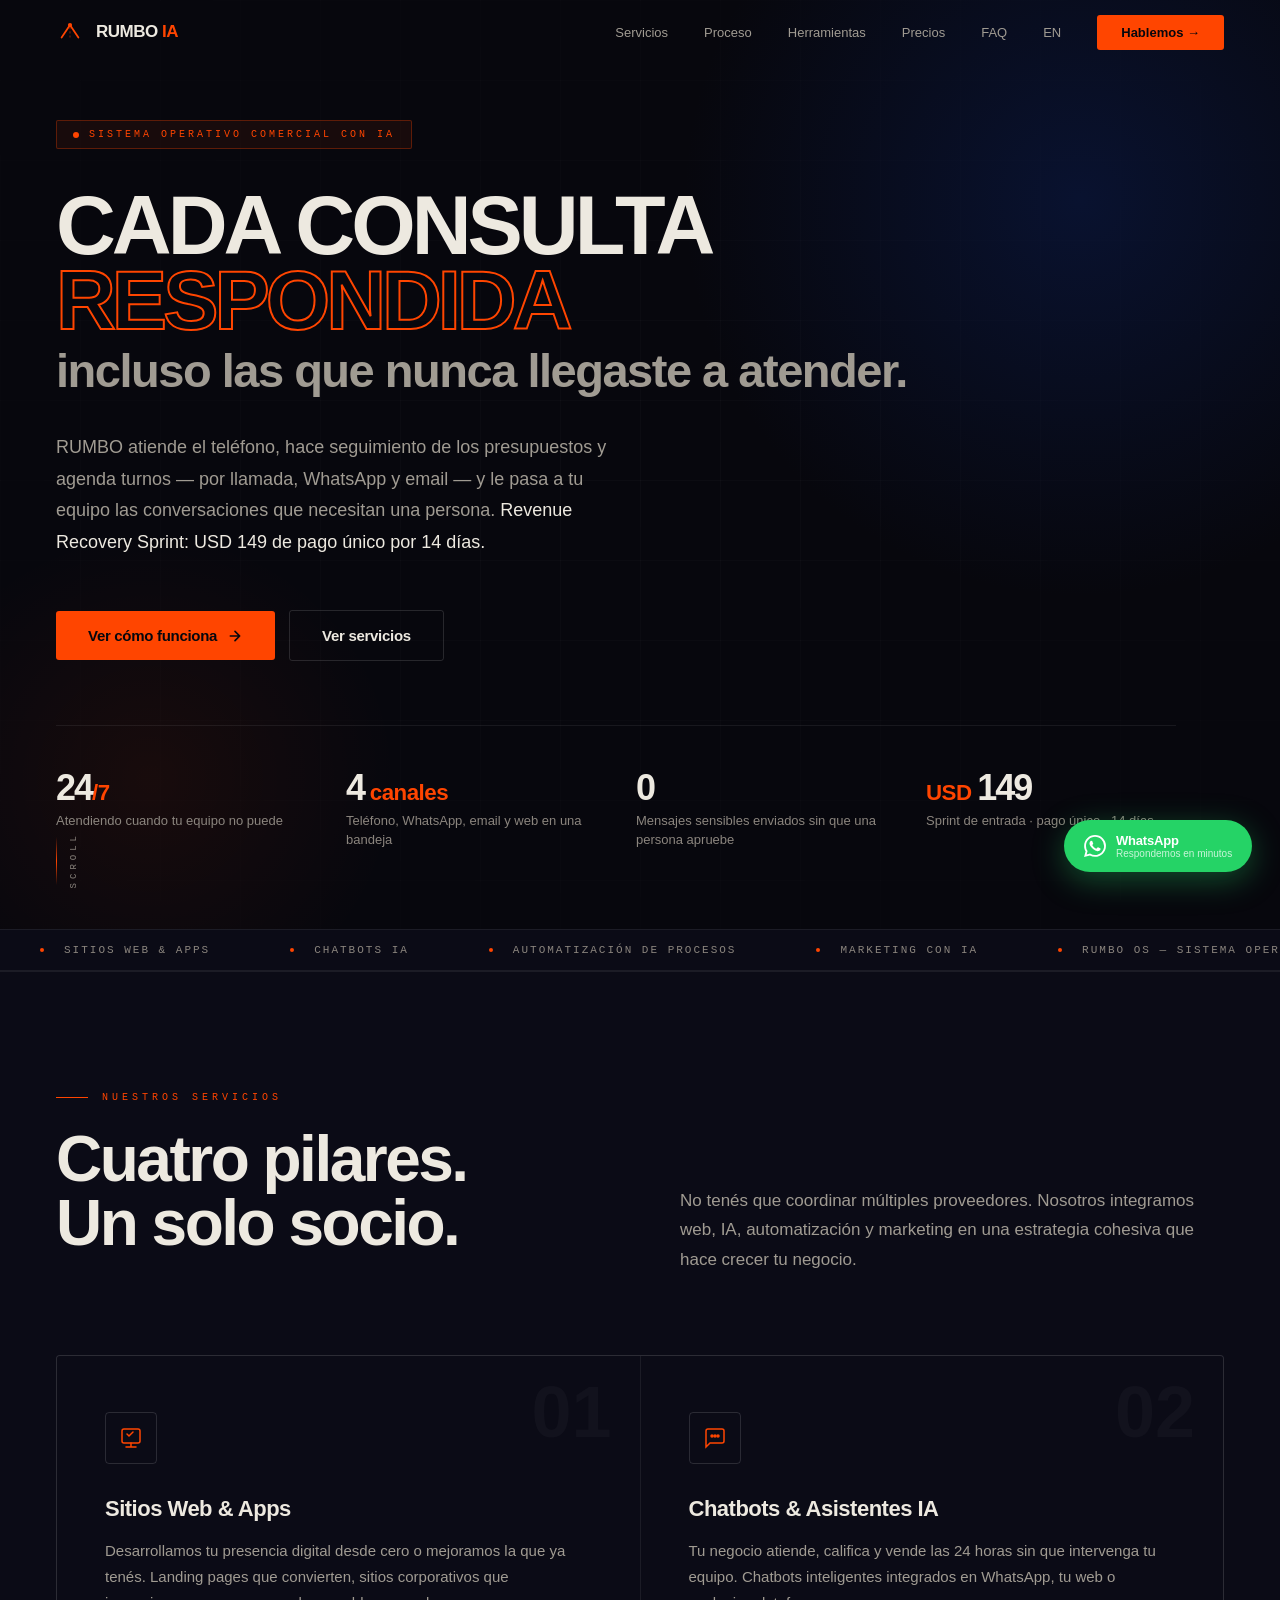
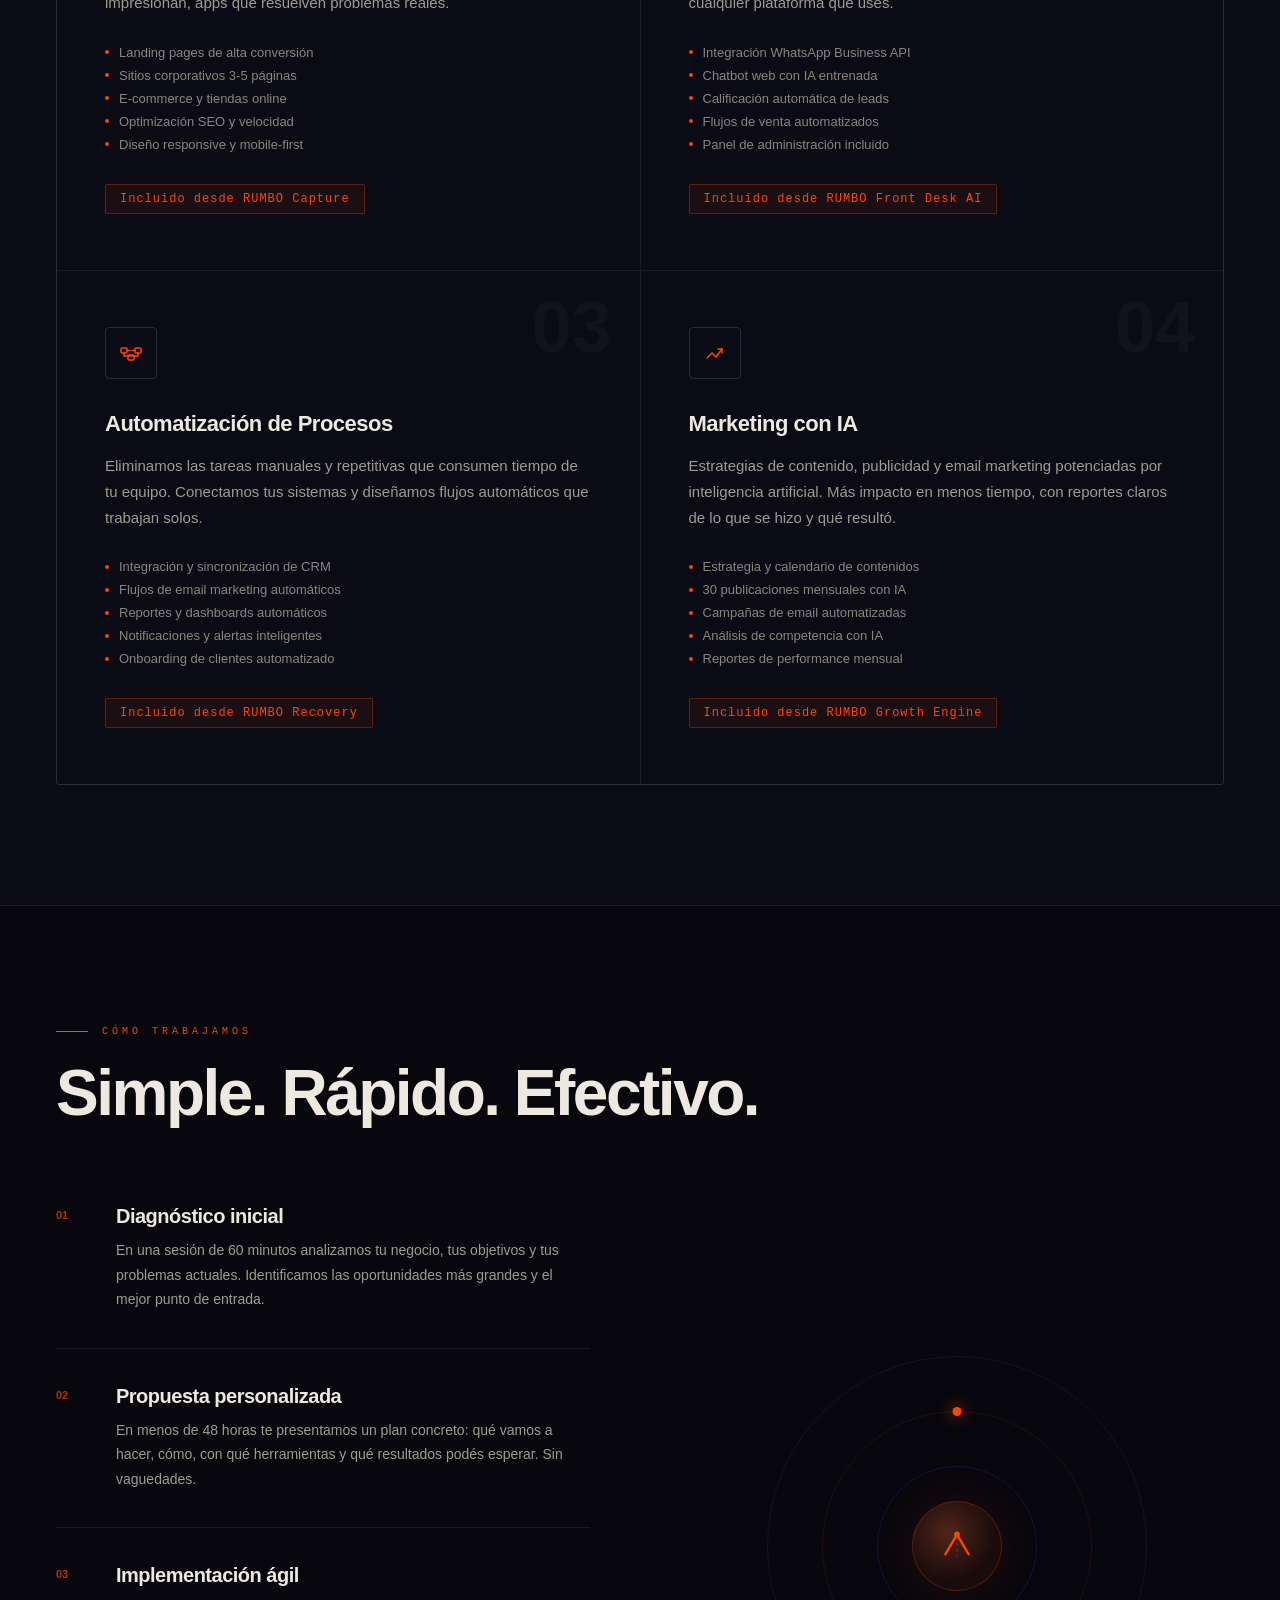
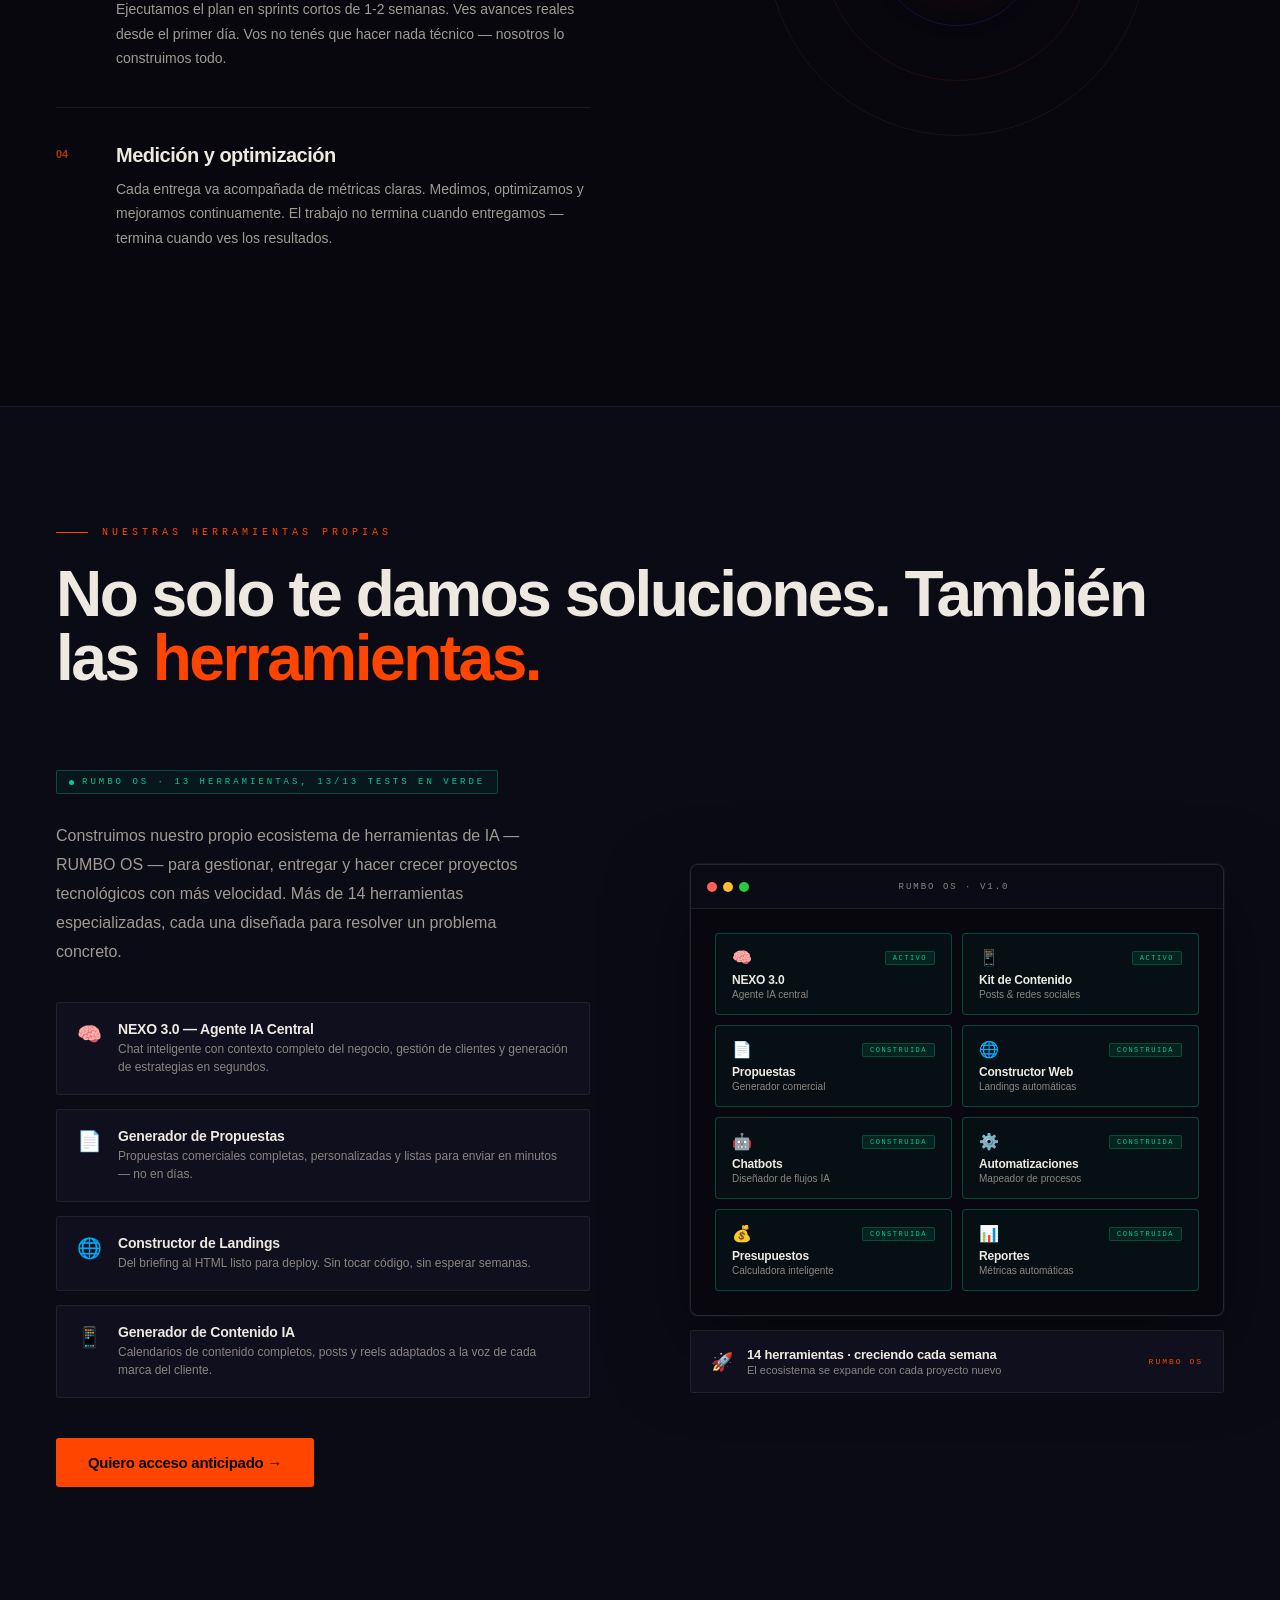
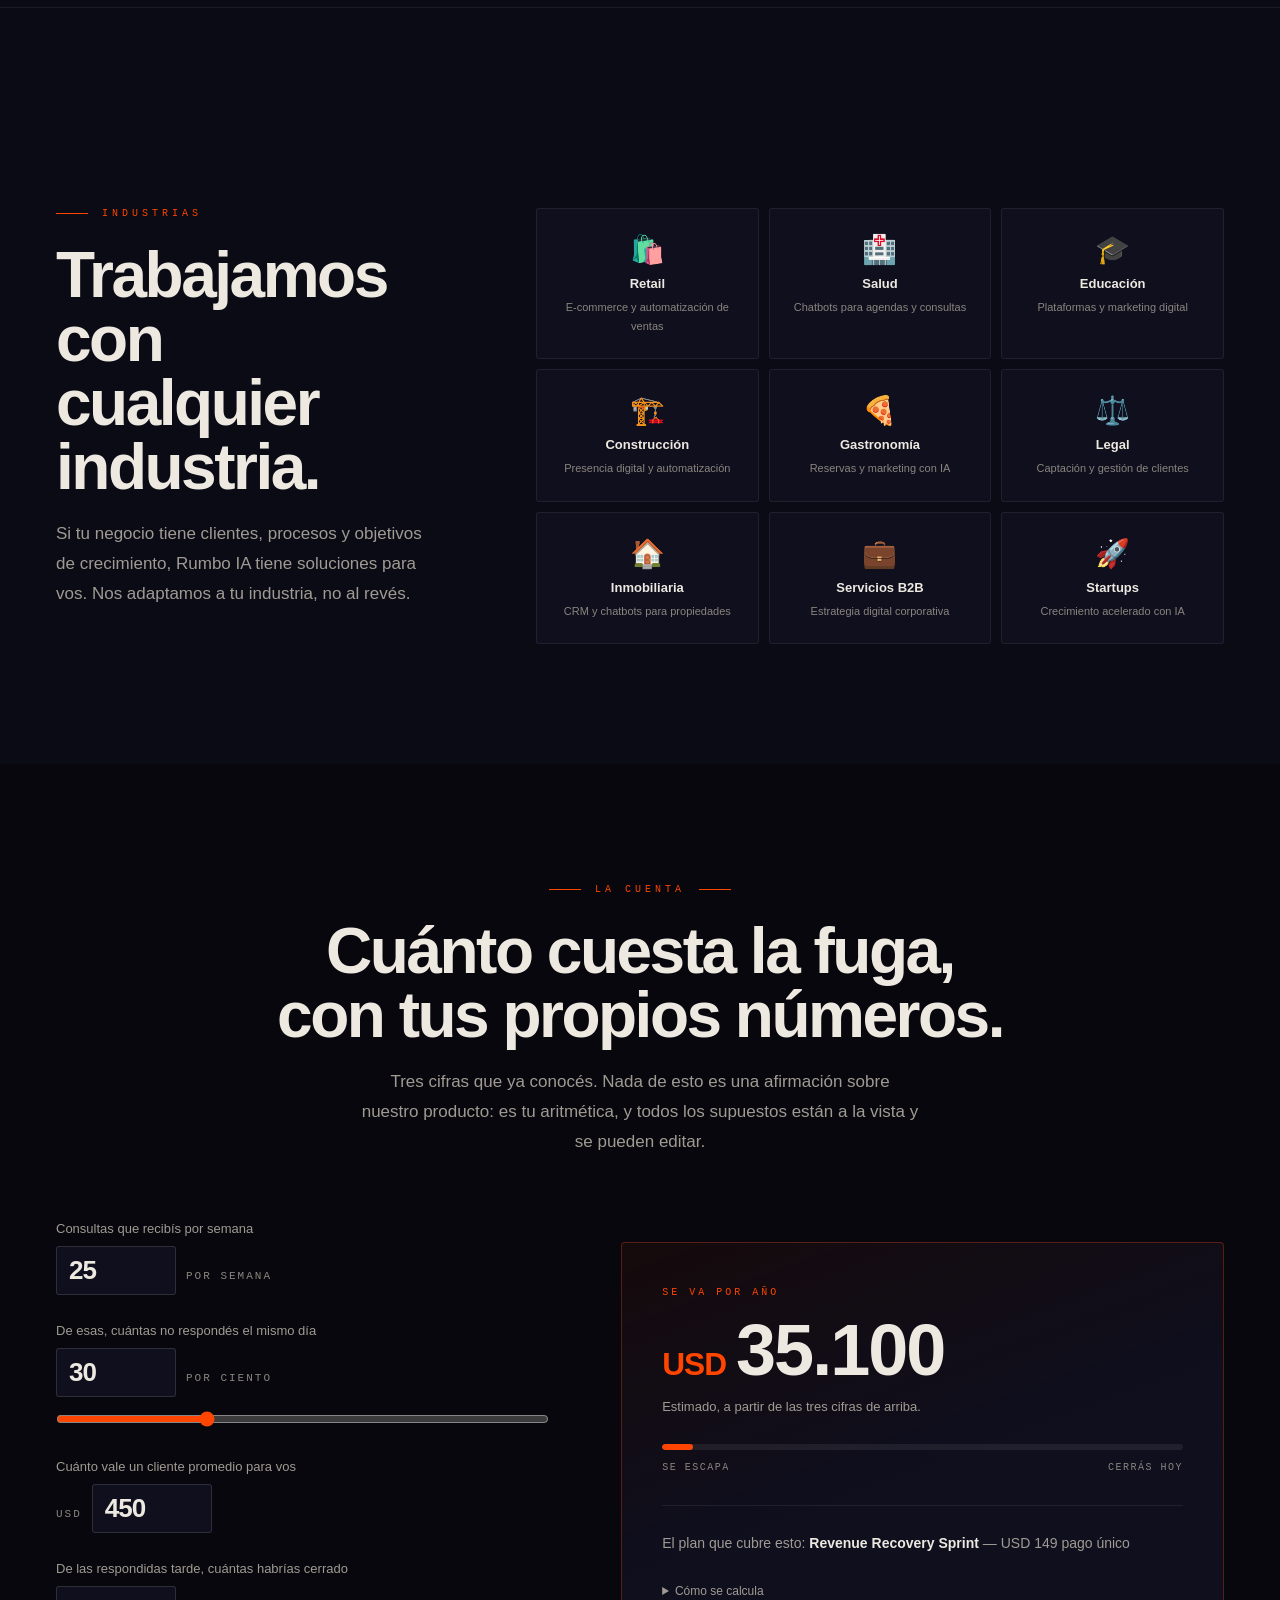
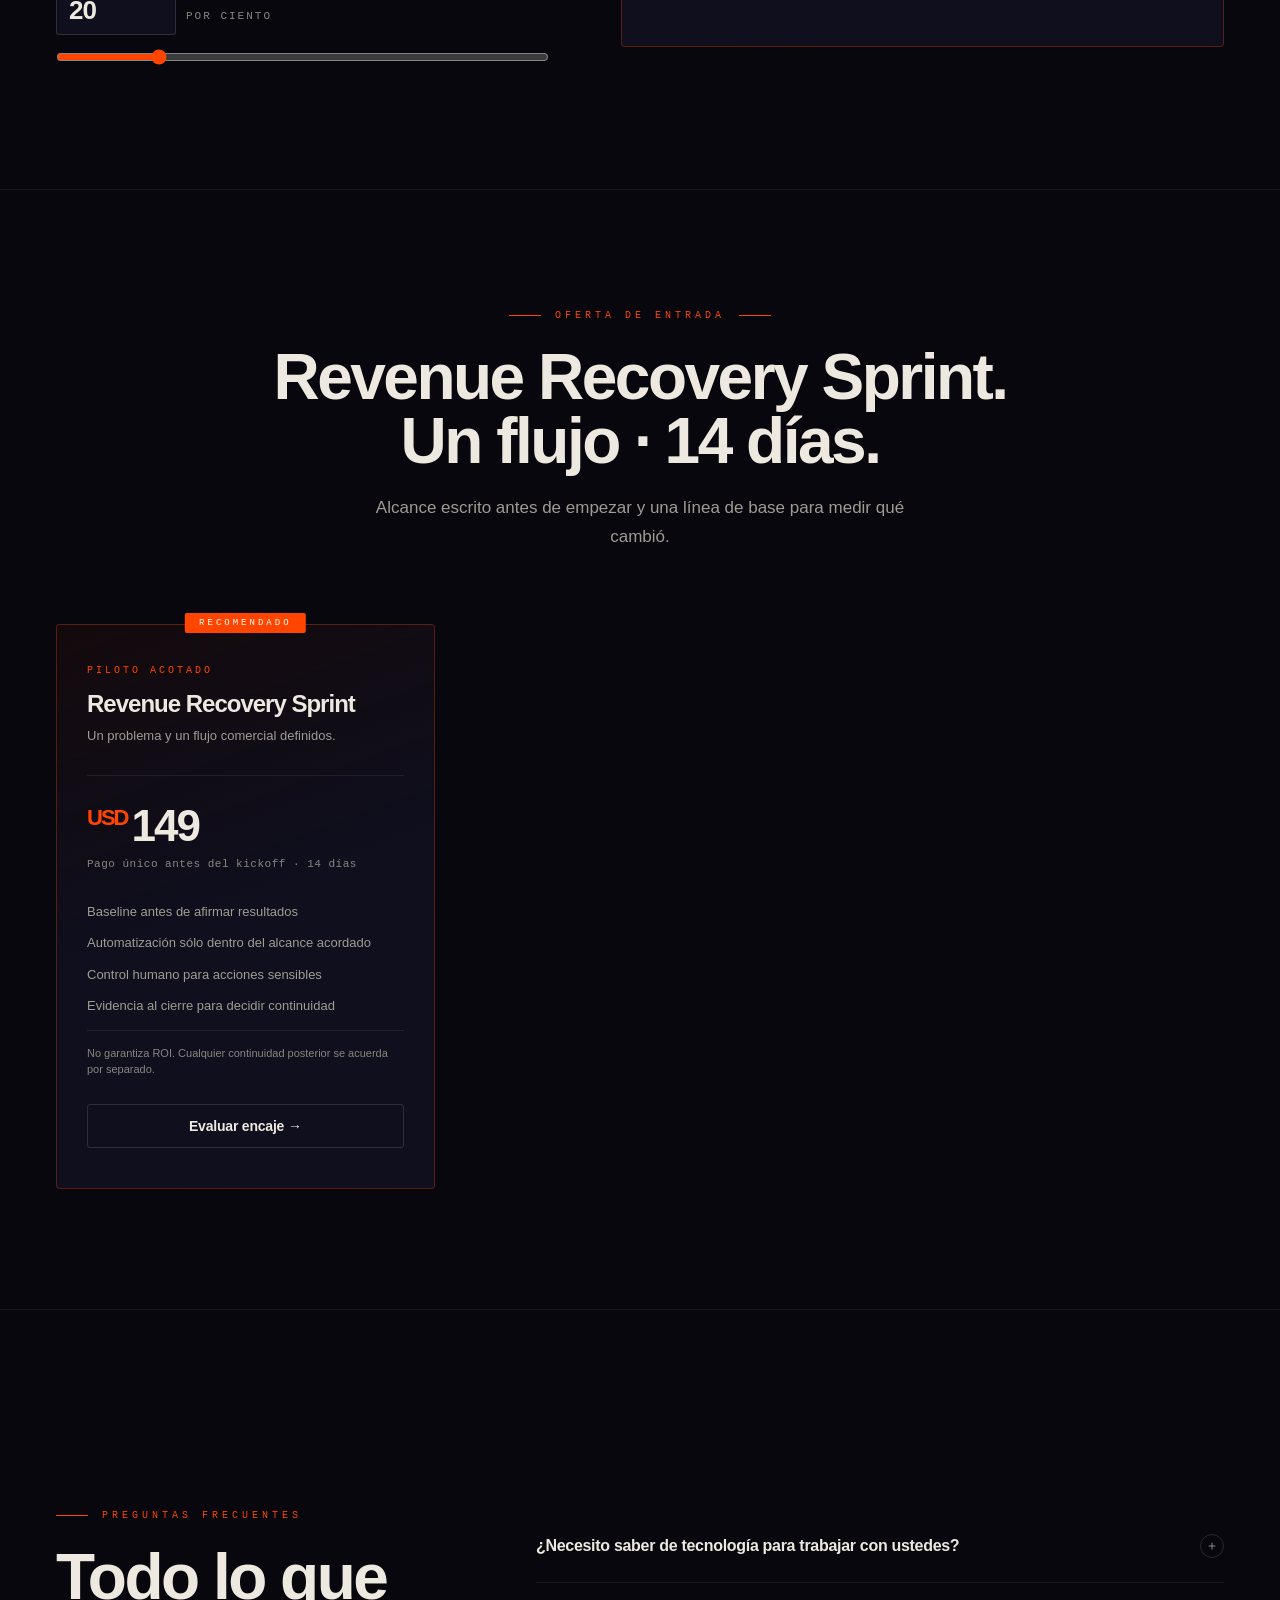
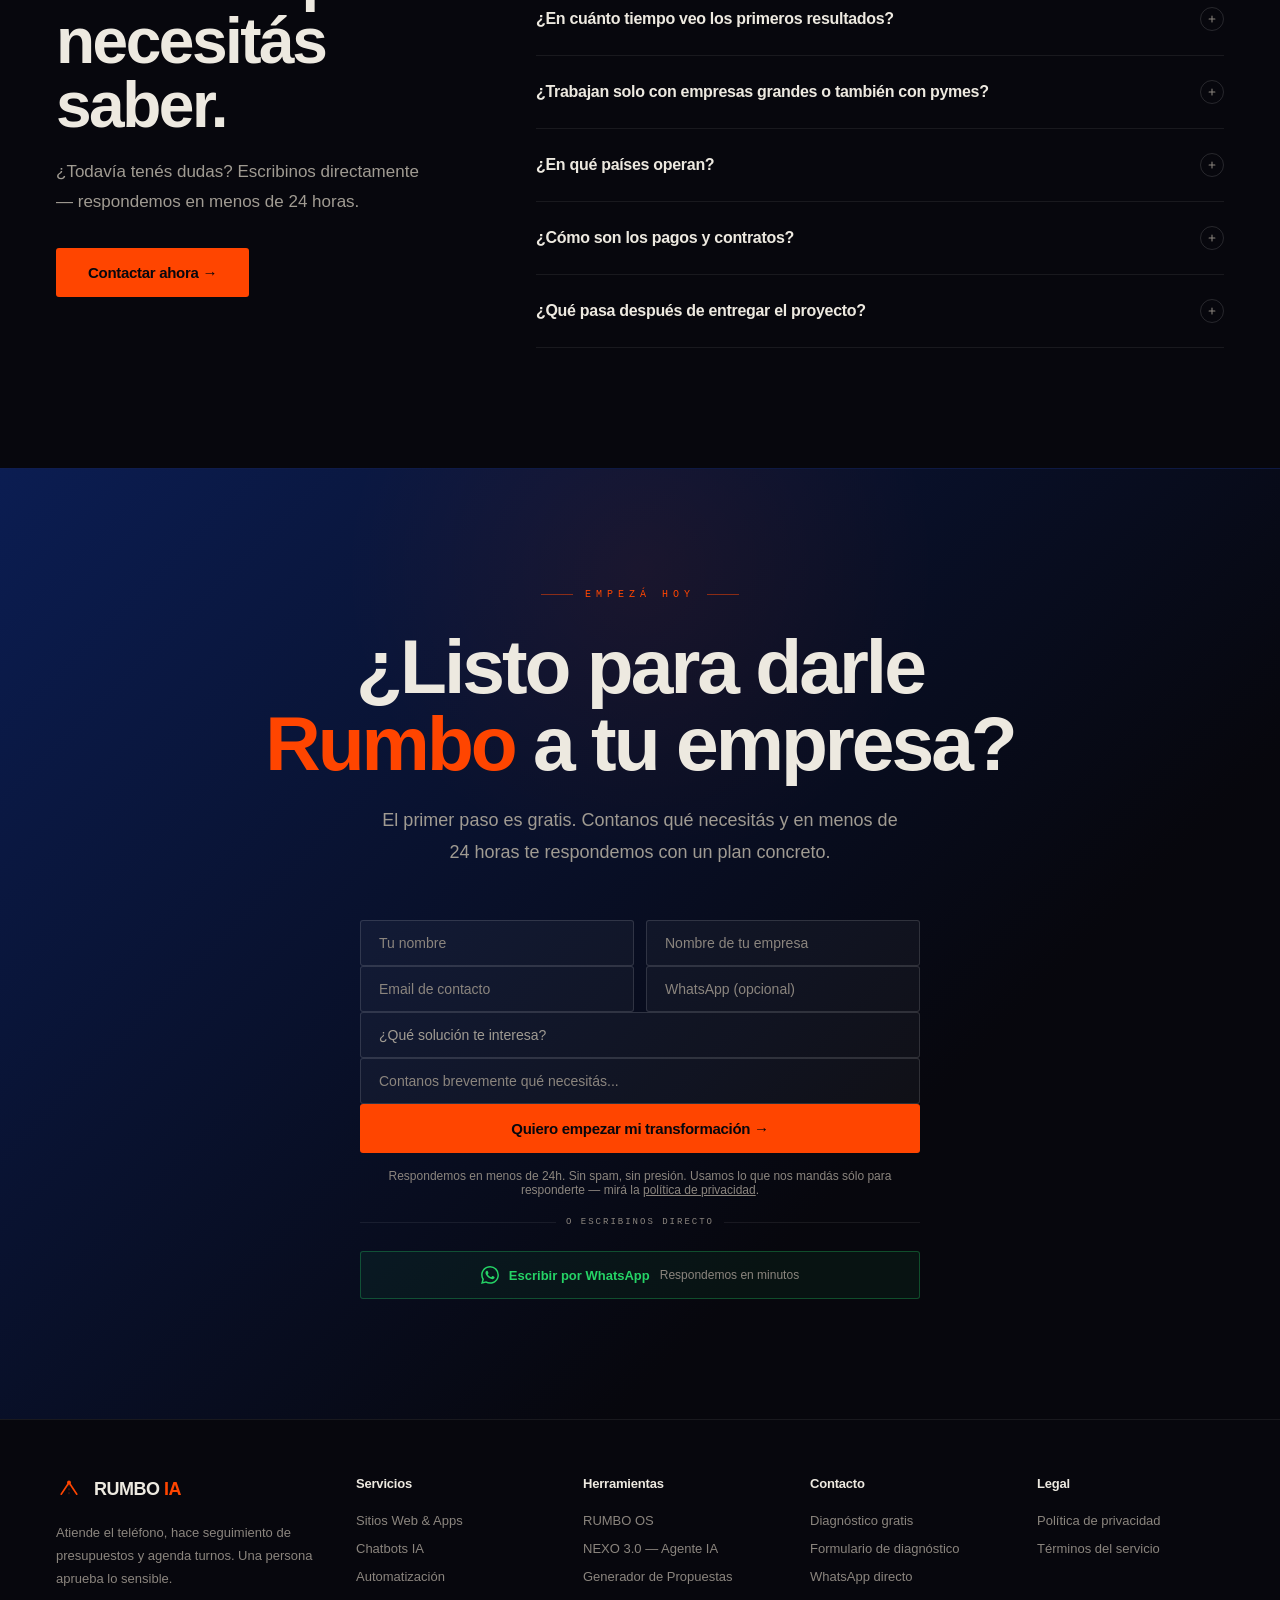
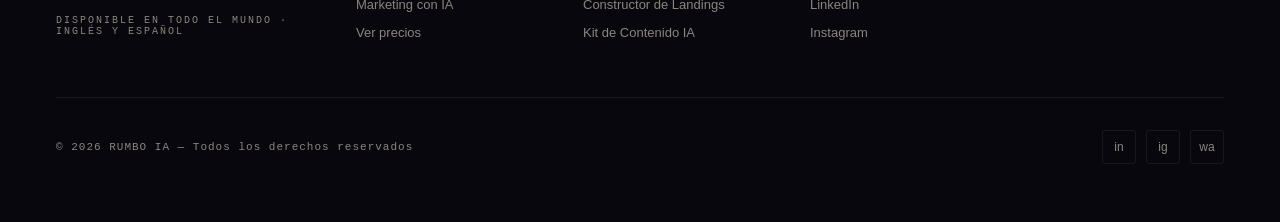
==== apps/landing-publica/index-es.html @ 2844944a "Merge 4e84a5e03c5a7a7b7fe3021bea26e84c3856ef8f into d798e226ed5fec35ee995dc422e5aa6067979d43" ====
<!DOCTYPE html>
<html lang="es">
<head>
<meta charset="UTF-8">
<meta name="viewport" content="width=device-width, initial-scale=1.0">
<title>RUMBO IA — el sistema con IA que responde cada consulta</title>
<meta name="description" content="RUMBO atiende el teléfono, hace seguimiento de presupuestos y agenda turnos por llamada, WhatsApp y email, con una persona aprobando lo sensible. Revenue Recovery Sprint: USD 149 de pago único por 14 días.">
<meta name="robots" content="index, follow">
<meta name="theme-color" content="#07070D">

<meta property="og:type" content="website">
<meta property="og:url" content="https://rumbo.verso.fans/es">
<meta property="og:title" content="RUMBO IA — el sistema con IA que responde cada consulta">
<meta property="og:description" content="Atiende llamadas, sigue presupuestos y agenda turnos. Una persona aprueba lo sensible. USD 149 de pago único por 14 días.">
<meta property="og:image" content="https://rumbo.verso.fans/og-image.jpg">
<meta property="og:locale" content="es">
<meta property="og:site_name" content="Rumbo IA">

<meta name="twitter:card" content="summary_large_image">
<meta name="twitter:site" content="@RumboAGI">
<meta name="twitter:title" content="RUMBO IA — el sistema con IA que responde cada consulta">
<meta name="twitter:description" content="Atiende llamadas, sigue presupuestos y agenda turnos. Una persona aprueba lo sensible. USD 149 de pago único por 14 días.">
<meta name="twitter:image" content="https://rumbo.verso.fans/og-image.jpg">

<link rel="canonical" href="https://rumbo.verso.fans/es">
<link rel="alternate" hreflang="es" href="/es">
<link rel="alternate" hreflang="en" href="/">
<script type="application/ld+json">
{
  "@context": "https://schema.org",
  "@type": "Organization",
  "name": "Rumbo IA",
  "url": "https://rumbo.verso.fans",
  "logo": "https://rumbo.verso.fans/logo.png",
  "description": "Partner tecnológico estratégico para empresas. Soluciones de IA: web, chatbots, automatización y marketing.",
  "areaServed": "Worldwide",
  "contactPoint": {
    "@type": "ContactPoint",
    "contactType": "customer service",
    "email": "sebastian@rumbo.verso.fans",
    "availableLanguage": ["English", "Spanish"]
  }
}

</script>

<style>
*,*::before,*::after{margin:0;padding:0;box-sizing:border-box}

:root{
  --bg:#07070D;
  --bg2:#0B0B16;
  --surface:#0F0F1E;
  --border:rgba(255,255,255,0.07);
  --b2:rgba(255,255,255,0.13);
  --white:#EDE9E0;
  --w2:#A09B92;
  --w3:#8B857E;
  --orange:#FF4500;
  --o-bg:rgba(255,69,0,0.07);
  --o-bdr:rgba(255,69,0,0.3);
  --blue:#0B1D52;
  --gold:#C8922A;
  --green:#00C896;
  --fd:'Syne',sans-serif;
  --fb:'DM Sans',sans-serif;
  --fm:'DM Mono',monospace;
  --px:56px;
}

html{scroll-behavior:smooth}
html{overflow-x:hidden}
[hidden]{display:none !important}
a{color:inherit}
body{background:var(--bg);color:var(--white);font-family:var(--fb);font-weight:300;overflow-x:hidden}

:focus-visible{outline:2px solid var(--orange);outline-offset:3px;border-radius:2px}

/* NAV */
.site-header{position:fixed;top:0;left:0;right:0;z-index:100;transition:background .4s,border-color .4s}
.site-header.scrolled{background:rgba(7,7,13,0.93);backdrop-filter:blur(20px);border-bottom:1px solid var(--border)}

nav{height:64px;display:flex;align-items:center;justify-content:space-between;padding:0 var(--px)}

.nav-logo{display:flex;align-items:center;gap:12px;text-decoration:none}
.nav-brand{font-family:var(--fd);font-size:17px;font-weight:800;letter-spacing:-.5px;color:var(--white)}
.nav-brand span{color:var(--orange)}

.nav-links{display:flex;gap:36px;list-style:none}
.nav-links a{font-size:13px;color:var(--w2);text-decoration:none;font-weight:400;transition:color .2s}
.nav-links a:hover{color:var(--white)}

.nav-cta{padding:10px 24px;background:var(--orange);color:#07070D !important;border-radius:3px;font-weight:700 !important;font-family:var(--fd);font-size:13px !important;transition:opacity .2s !important}
.nav-cta:hover{opacity:.88}

.nav-toggle{display:none;background:none;border:1px solid var(--border);border-radius:3px;padding:7px 9px;cursor:pointer;flex-direction:column;gap:4px}
.nav-toggle span{display:block;width:18px;height:1.5px;background:var(--white);transition:transform .3s,opacity .3s}
.nav-toggle[aria-expanded="true"] span:nth-child(1){transform:translateY(5.5px) rotate(45deg)}
.nav-toggle[aria-expanded="true"] span:nth-child(2){opacity:0;transform:scaleX(0)}
.nav-toggle[aria-expanded="true"] span:nth-child(3){transform:translateY(-5.5px) rotate(-45deg)}

/* HERO */
.hero{min-height:100vh;display:flex;align-items:center;padding:120px var(--px) 80px;position:relative;overflow:hidden}
.hero-canvas{position:absolute;inset:0;pointer-events:none}
.hero-grid{position:absolute;inset:0;background-image:linear-gradient(rgba(255,255,255,0.022) 1px,transparent 1px),linear-gradient(90deg,rgba(255,255,255,0.022) 1px,transparent 1px);background-size:80px 80px;mask-image:radial-gradient(ellipse 80% 80% at 50% 50%,black,transparent)}
.hero-glow-1{position:absolute;width:800px;height:800px;background:radial-gradient(circle,rgba(11,29,82,.5) 0%,transparent 70%);top:-200px;right:-200px;border-radius:50%;animation:glowPulse1 8s ease-in-out infinite}
.hero-glow-2{position:absolute;width:500px;height:500px;background:radial-gradient(circle,rgba(255,69,0,.07) 0%,transparent 70%);bottom:-100px;left:-100px;border-radius:50%;animation:glowPulse2 6s ease-in-out infinite}
.particles{position:absolute;inset:0;overflow:hidden}
.particle{position:absolute;width:2px;height:2px;background:var(--orange);border-radius:50%;opacity:0;animation:particleFloat linear infinite}

.hero-content{width:100%;max-width:min(1120px,92vw);position:relative;z-index:2;container-type:inline-size}
.hero-badge{display:inline-flex;align-items:center;gap:10px;padding:8px 16px;border:1px solid var(--o-bdr);border-radius:2px;background:var(--o-bg);margin-bottom:40px;opacity:0;animation:fadeUp .7s .2s ease forwards}
.hero-badge-dot{width:6px;height:6px;background:var(--orange);border-radius:50%;animation:badgePulse 2s infinite;flex-shrink:0}
.hero-badge-text{font-family:var(--fm);font-size:10px;letter-spacing:3px;text-transform:uppercase;color:var(--orange)}

.hero-title{font-family:var(--fd);font-weight:800;line-height:.9;letter-spacing:-4px;margin-bottom:40px;opacity:0;animation:fadeUp .9s .35s ease forwards}
.hero-title .line-1{display:block;font-size:clamp(38px,7.4cqw,92px);color:var(--white)}
.hero-title .line-2{display:block;font-size:clamp(38px,7.4cqw,92px);color:transparent;-webkit-text-stroke:2px var(--orange)}
.hero-title .line-3{display:block;font-size:clamp(24px,4.2cqw,52px);color:var(--w2);font-weight:700;letter-spacing:-1.5px;margin-top:12px}

.hero-desc{font-size:clamp(15px,1.8vw,18px);color:var(--w2);max-width:560px;line-height:1.75;margin-bottom:52px;opacity:0;animation:fadeUp .8s .5s ease forwards}
.hero-desc strong{color:var(--white);font-weight:500}

.hero-actions{display:flex;gap:14px;align-items:center;flex-wrap:wrap;opacity:0;animation:fadeUp .8s .65s ease forwards}

.hero-stats{display:grid;grid-template-columns:repeat(auto-fit,minmax(200px,1fr));gap:32px 40px;margin-top:64px;padding-top:44px;border-top:1px solid var(--border);opacity:0;animation:fadeUp .8s .8s ease forwards}
.hero-stat-num{font-family:var(--fd);font-size:clamp(28px,3vw,36px);font-weight:800;color:var(--white);letter-spacing:-2px;line-height:1;margin-bottom:6px}
.hero-stat-num span{color:var(--orange);font-size:.62em;letter-spacing:-.5px}
.hero-stat-label{font-size:13px;color:var(--w3);line-height:1.4}

.scroll-indicator{position:absolute;bottom:40px;left:var(--px);display:flex;align-items:center;gap:12px;opacity:0;animation:fadeIn 1s 1.2s ease forwards}
.scroll-line{width:1px;height:48px;background:linear-gradient(to bottom,transparent,var(--orange),transparent);animation:scrollAnim 2s ease-in-out infinite}
.scroll-text{font-family:var(--fm);font-size:9px;letter-spacing:4px;text-transform:uppercase;color:var(--w3);writing-mode:vertical-rl;transform:rotate(180deg)}

/* TICKER */
.ticker{overflow:hidden;border-top:1px solid var(--border);border-bottom:1px solid var(--border);padding:14px 0;background:var(--bg2)}
.ticker:hover .ticker-track{animation-play-state:paused}
.ticker-track{display:flex;width:max-content;animation:tickerScroll 30s linear infinite}
.ticker-item{display:flex;align-items:center;gap:20px;padding:0 40px;white-space:nowrap;font-family:var(--fm);font-size:11px;letter-spacing:2px;text-transform:uppercase;color:var(--w3)}
.ticker-dot{width:4px;height:4px;background:var(--orange);border-radius:50%;flex-shrink:0}

/* SECTIONS */
main section{padding:120px var(--px);position:relative}
.section-eyebrow{display:flex;align-items:center;gap:14px;margin-bottom:24px}
.eyebrow-line{width:32px;height:1px;background:var(--orange);flex-shrink:0}
.eyebrow-text{font-family:var(--fm);font-size:10px;letter-spacing:4px;text-transform:uppercase;color:var(--orange);font-weight:500}
.section-title{font-family:var(--fd);font-size:clamp(32px,5vw,64px);font-weight:800;letter-spacing:-2.5px;line-height:1;color:var(--white);margin-bottom:20px;overflow-wrap:break-word}
.section-sub{font-size:17px;color:var(--w2);max-width:560px;line-height:1.75}

/* BUTTONS */
.btn-primary{color:#07070D !important;display:inline-flex;align-items:center;gap:10px;padding:16px 32px;background:var(--orange);color:#fff;text-decoration:none;font-family:var(--fd);font-size:15px;font-weight:700;letter-spacing:-.3px;border-radius:3px;border:none;transition:transform .2s,box-shadow .2s}
.btn-primary:hover{transform:translateY(-2px);box-shadow:0 16px 48px rgba(255,69,0,.3)}
.btn-secondary{display:inline-flex;align-items:center;gap:10px;padding:16px 32px;border:1px solid var(--b2);color:var(--white);text-decoration:none;font-family:var(--fd);font-size:15px;font-weight:600;letter-spacing:-.3px;border-radius:3px;transition:border-color .2s,background .2s}
.btn-secondary:hover{border-color:var(--orange);background:var(--o-bg)}

/* SERVICES */
#servicios{background:var(--bg2);border-top:1px solid var(--border)}
.services-header{display:grid;grid-template-columns:minmax(0,1fr) minmax(0,1fr);gap:80px;align-items:end;margin-bottom:80px}
.services-grid{display:grid;grid-template-columns:minmax(0,1fr) minmax(0,1fr);gap:1px;background:var(--border);border:1px solid var(--border);border-radius:4px;overflow:hidden}
.service-card{background:var(--bg2);padding:56px 48px;position:relative;overflow:hidden;transition:background .4s}
.service-card::before{content:'';position:absolute;top:0;left:0;right:0;height:2px;background:linear-gradient(90deg,var(--orange),transparent);transform:scaleX(0);transform-origin:left;transition:transform .4s ease}
.service-card:hover{background:var(--surface)}
.service-card:hover::before{transform:scaleX(1)}
.service-number{font-family:var(--fd);font-size:72px;font-weight:800;color:rgba(255,255,255,.03);line-height:1;position:absolute;top:20px;right:28px;transition:color .4s;user-select:none;aria-hidden:true}
.service-card:hover .service-number{color:rgba(255,69,0,.07)}
.service-icon{width:52px;height:52px;border:1px solid var(--b2);border-radius:4px;display:flex;align-items:center;justify-content:center;margin-bottom:32px;transition:border-color .3s,background .3s}
.service-card:hover .service-icon{border-color:var(--o-bdr);background:var(--o-bg)}
.service-name{font-family:var(--fd);font-size:22px;font-weight:700;color:var(--white);letter-spacing:-.5px;margin-bottom:16px}
.service-desc{font-size:15px;color:var(--w2);line-height:1.75;margin-bottom:28px}
.service-features{display:flex;flex-direction:column;gap:8px;margin-bottom:32px}
.sf{display:flex;align-items:center;gap:10px;font-size:13px;color:var(--w3)}
.sf::before{content:'';width:4px;height:4px;background:var(--orange);border-radius:50%;flex-shrink:0}
.service-price{display:inline-flex;align-items:center;gap:6px;font-family:var(--fm);font-size:12px;letter-spacing:1px;color:var(--orange);padding:7px 14px;border:1px solid var(--o-bdr);border-radius:2px;background:var(--o-bg)}

/* PROCESS */
#proceso{border-top:1px solid var(--border)}
.process-layout{display:grid;grid-template-columns:minmax(0,1fr) minmax(0,1fr);gap:100px;align-items:center;margin-top:80px}
.process-steps{list-style:none;display:flex;flex-direction:column}
.process-step{display:flex;gap:28px;padding:36px 0;border-bottom:1px solid var(--border);transition:padding-left .3s}
.process-step:first-child{padding-top:0}
.process-step:last-child{border-bottom:none}
.process-step:hover{padding-left:12px}
.ps-num{font-family:var(--fd);font-size:11px;font-weight:800;color:var(--orange);width:32px;flex-shrink:0;margin-top:4px;opacity:.7}
.ps-title{font-family:var(--fd);font-size:20px;font-weight:700;color:var(--white);letter-spacing:-.5px;margin-bottom:10px}
.ps-desc{font-size:14px;color:var(--w2);line-height:1.75}
.process-visual{position:relative;height:480px;display:flex;align-items:center;justify-content:center}
.pv-circle-outer{width:380px;height:380px;border:1px solid rgba(255,255,255,.05);border-radius:50%;position:absolute;animation:rotateOrbit 20s linear infinite}
.pv-circle-mid{width:270px;height:270px;border:1px solid rgba(255,69,0,.12);border-radius:50%;position:absolute;animation:rotateOrbit 14s linear infinite reverse}
.pv-circle-inner{width:160px;height:160px;border:1px solid rgba(22,44,122,.4);border-radius:50%;position:absolute;animation:rotateOrbit 8s linear infinite}
.pv-circle-mid::before{content:'';position:absolute;top:-5px;left:50%;width:9px;height:9px;background:var(--orange);border-radius:50%;box-shadow:0 0 16px var(--orange);transform:translateX(-50%)}
.pv-core{width:90px;height:90px;background:radial-gradient(circle at 40% 35%,rgba(255,107,53,.3),rgba(255,69,0,.08) 60%);border:1px solid rgba(255,69,0,.25);border-radius:50%;display:flex;align-items:center;justify-content:center;position:relative;z-index:5;box-shadow:0 0 60px rgba(255,69,0,.12)}
.pv-orbit-labels{position:absolute;inset:0;animation:counterRotate 20s linear infinite}

/* HERRAMIENTAS */
#herramientas{background:var(--bg2);border-top:1px solid var(--border)}
.os-showcase{display:grid;grid-template-columns:minmax(0,1fr) minmax(0,1fr);gap:100px;align-items:center;margin-top:80px}
.os-tag{display:inline-flex;align-items:center;gap:8px;font-family:var(--fm);font-size:9px;letter-spacing:3px;text-transform:uppercase;color:var(--green);border:1px solid rgba(0,200,150,.3);background:rgba(0,200,150,.06);padding:6px 12px;border-radius:2px;margin-bottom:28px}
.os-tag-dot{width:5px;height:5px;background:var(--green);border-radius:50%;animation:badgePulse 2s infinite}
.os-title{font-family:var(--fd);font-size:clamp(32px,4.5vw,60px);font-weight:800;letter-spacing:-2.5px;line-height:1;margin-bottom:24px}
.os-title span{color:var(--orange)}
.os-desc{font-size:16px;color:var(--w2);line-height:1.8;margin-bottom:36px;max-width:480px}
.os-pillars{display:flex;flex-direction:column;gap:14px;margin-bottom:40px}
.os-pillar{display:flex;align-items:flex-start;gap:16px;padding:18px 20px;border:1px solid var(--border);border-radius:3px;background:var(--surface);transition:border-color .3s,background .3s}
.os-pillar:hover{border-color:var(--o-bdr);background:rgba(255,69,0,.03)}
.os-pillar-icon{font-size:20px;flex-shrink:0;margin-top:1px}
.os-pillar-name{font-family:var(--fd);font-size:14px;font-weight:700;color:var(--white);letter-spacing:-.2px;margin-bottom:3px}
.os-pillar-desc{font-size:12px;color:var(--w3);line-height:1.5}
.os-screen{background:var(--bg);border:1px solid var(--b2);border-radius:8px;overflow:hidden;box-shadow:0 32px 80px rgba(0,0,0,.5),0 0 0 1px rgba(255,255,255,.04)}
.os-screen-bar{height:44px;background:var(--bg2);border-bottom:1px solid var(--border);display:flex;align-items:center;justify-content:space-between;padding:0 16px}
.os-dots{display:flex;gap:6px}
.os-dot{width:10px;height:10px;border-radius:50%}
.os-dot-r{background:#FF5F57}
.os-dot-y{background:#FEBC2E}
.os-dot-g{background:#28C840}
.os-screen-title{font-family:var(--fm);font-size:9px;letter-spacing:2px;text-transform:uppercase;color:var(--w3)}
.os-screen-body{padding:24px;display:grid;grid-template-columns:minmax(0,1fr) minmax(0,1fr);gap:10px}
.os-tool-pill{padding:14px 16px;border:1px solid var(--border);border-radius:4px;background:var(--surface);transition:all .25s}
.os-tool-pill:hover{border-color:var(--o-bdr);background:var(--o-bg);transform:translateY(-2px)}
.os-tool-pill.active{border-color:rgba(0,200,150,.3);background:rgba(0,200,150,.05)}
.os-pill-top{display:flex;align-items:center;justify-content:space-between;margin-bottom:6px}
.os-pill-icon{font-size:16px}
.os-status{font-family:var(--fm);font-size:7px;letter-spacing:1.5px;text-transform:uppercase;padding:2px 7px;border-radius:2px}
.os-status.on{color:var(--green);background:rgba(0,200,150,.1);border:1px solid rgba(0,200,150,.25)}
.os-status.dev{color:var(--gold);background:rgba(200,146,42,.1);border:1px solid rgba(200,146,42,.25)}
.os-pill-name{font-family:var(--fd);font-size:12px;font-weight:700;color:var(--white);letter-spacing:-.2px}
.os-pill-sub{font-size:10px;color:var(--w3);margin-top:2px}

/* RESULTS */
#resultados{background:linear-gradient(135deg,var(--blue) 0%,var(--bg) 60%);border-top:1px solid rgba(22,44,122,.4);border-bottom:1px solid rgba(22,44,122,.4)}
.results-grid{display:grid;grid-template-columns:repeat(4,minmax(0,1fr));gap:1px;background:rgba(255,255,255,.04);border-radius:4px;overflow:hidden;margin-top:72px}
.result-card{padding:52px 40px;background:rgba(7,7,13,.7);text-align:center;position:relative;overflow:hidden;transition:background .3s}
.result-card:hover{background:rgba(11,29,82,.5)}
.result-card::after{content:'';position:absolute;bottom:0;left:50%;transform:translateX(-50%);width:40px;height:2px;background:var(--orange);border-radius:2px;opacity:0;transition:opacity .3s}
.result-card:hover::after{opacity:1}
.rc-num{font-family:var(--fd);font-size:clamp(40px,5vw,72px);font-weight:800;letter-spacing:-3px;line-height:1;margin-bottom:12px}
.rc-num span{color:var(--orange)}
.rc-label{font-size:14px;color:var(--w2);line-height:1.5;max-width:160px;margin:0 auto}

/* INDUSTRIES */
#industrias{border-top:1px solid var(--border);background:var(--bg2)}
.industries-layout{display:grid;grid-template-columns:minmax(0,380px) minmax(0,1fr);gap:100px;align-items:start;margin-top:80px}
.industries-grid{display:grid;grid-template-columns:repeat(3,minmax(0,1fr));gap:10px}
.industry-card{padding:24px 20px;border:1px solid var(--border);border-radius:3px;background:var(--surface);transition:all .3s;text-align:center}
.industry-card:hover{border-color:var(--o-bdr);background:var(--o-bg);transform:translateY(-3px)}
.industry-icon{font-size:28px;display:block;margin-bottom:10px}
.industry-name{font-family:var(--fd);font-size:13px;font-weight:700;color:var(--white);display:block;margin-bottom:6px}
.industry-desc{font-size:11px;color:var(--w3);line-height:1.5}

/* PRICING */
#precios{border-top:1px solid var(--border)}
.pricing-grid{display:grid;grid-template-columns:repeat(6,minmax(0,1fr));gap:16px;margin-top:72px;align-items:start}
.pricing-card{grid-column:span 2;padding:40px 30px;border:1px solid var(--border);border-radius:4px;background:var(--surface);position:relative;transition:transform .3s,border-color .3s}
.pricing-card:nth-child(4){grid-column:2/4}
.pricing-card:nth-child(5){grid-column:4/6}
.pricing-card:hover{transform:translateY(-6px)}
.pricing-card.featured{border-color:var(--o-bdr);background:linear-gradient(160deg,rgba(255,69,0,.05) 0%,var(--surface) 50%)}
.pricing-card.featured::before{content:'RECOMENDADO';position:absolute;top:-12px;left:50%;transform:translateX(-50%);font-family:var(--fm);font-size:9px;letter-spacing:3px;color:#fff;background:var(--orange);padding:5px 14px;border-radius:2px;white-space:nowrap}
.pc-tier{font-family:var(--fm);font-size:10px;letter-spacing:3px;text-transform:uppercase;color:var(--orange);margin-bottom:14px}
.pc-name{font-family:var(--fd);font-size:24px;font-weight:800;letter-spacing:-1px;margin-bottom:8px;color:var(--white)}
.pc-desc{font-size:13px;color:var(--w2);line-height:1.6;margin-bottom:28px;padding-bottom:28px;border-bottom:1px solid var(--border)}
.pc-price{margin-bottom:32px}
.pc-amount{font-family:var(--fd);font-size:44px;font-weight:800;letter-spacing:-2px;color:var(--white);line-height:1}
.pc-amount .currency{font-size:22px;color:var(--orange);vertical-align:super}
.pc-amount .period{font-size:14px;color:var(--w3);font-weight:400;letter-spacing:0}
.pc-features{display:flex;flex-direction:column;gap:12px;margin-bottom:36px}
.pc-feature{display:flex;align-items:flex-start;gap:12px;font-size:13px;color:var(--w2);line-height:1.5}
.pc-feature-icon{width:18px;height:18px;background:rgba(0,200,150,.12);border-radius:50%;display:flex;align-items:center;justify-content:center;flex-shrink:0;margin-top:1px}
.btn-plan{display:block;text-align:center;padding:13px 24px;border-radius:3px;font-family:var(--fd);font-size:14px;font-weight:700;letter-spacing:-.2px;text-decoration:none;transition:all .2s}
.btn-plan.outline{border:1px solid var(--b2);color:var(--white)}
.btn-plan.outline:hover{border-color:var(--orange);background:var(--o-bg)}
.btn-plan.filled{background:var(--orange);color:#fff}
.btn-plan.filled:hover{transform:translateY(-1px);box-shadow:0 8px 32px rgba(255,69,0,.3)}
.pc-setup{font-family:var(--fm);font-size:11px;letter-spacing:.5px;color:var(--w3);margin-top:10px}
.pc-usage-note{font-size:11px;line-height:1.5;color:var(--w3);margin:-22px 0 26px;padding-top:14px;border-top:1px solid var(--border)}
.pricing-footnote{margin-top:32px;text-align:center;font-size:12px;line-height:1.7;color:var(--w3);max-width:720px;margin-left:auto;margin-right:auto}

/* TESTIMONIALS */
#testimonios{background:var(--bg2);border-top:1px solid var(--border)}
.testimonials-grid{display:grid;grid-template-columns:repeat(3,minmax(0,1fr));gap:16px;margin-top:72px}
.testimonial-card{padding:40px 36px;border:1px solid var(--border);border-radius:4px;background:var(--surface);transition:border-color .3s,transform .3s}
.testimonial-card:hover{border-color:var(--b2);transform:translateY(-4px)}
.tc-quote{font-size:32px;color:var(--orange);opacity:.4;font-family:Georgia,serif;line-height:1;margin-bottom:20px;aria-hidden:true}
.tc-text{font-size:15px;color:var(--w2);line-height:1.8;margin-bottom:28px;font-style:italic}
.tc-author{display:flex;align-items:center;gap:14px;padding-top:24px;border-top:1px solid var(--border)}
.tc-avatar{width:44px;height:44px;border-radius:50%;display:flex;align-items:center;justify-content:center;font-family:var(--fd);font-size:16px;font-weight:800;color:#fff;flex-shrink:0}
.tc-name{font-family:var(--fd);font-size:15px;font-weight:700;color:var(--white);letter-spacing:-.3px;margin-bottom:3px}
.tc-role{font-size:12px;color:var(--w3)}
.tc-stars{display:flex;gap:3px;margin-bottom:20px}
.star{color:var(--gold);font-size:14px}

/* FAQ */
#faq{border-top:1px solid var(--border)}
.faq-layout{display:grid;grid-template-columns:minmax(0,380px) minmax(0,1fr);gap:100px;margin-top:80px;align-items:start}
.faq-item{border-bottom:1px solid var(--border);overflow:hidden}
.faq-question{width:100%;display:flex;align-items:center;justify-content:space-between;padding:24px 0;background:transparent;border:none;color:var(--white);font-family:var(--fd);font-size:16px;font-weight:600;letter-spacing:-.3px;text-align:left;cursor:pointer;transition:color .2s;gap:20px}
.faq-question:hover{color:var(--orange)}
.faq-icon{width:24px;height:24px;border:1px solid var(--b2);border-radius:50%;display:flex;align-items:center;justify-content:center;flex-shrink:0;transition:all .3s;color:var(--w3)}
.faq-item.open .faq-icon{background:var(--orange);border-color:var(--orange);color:#fff;transform:rotate(45deg)}
.faq-answer{max-height:0;overflow:hidden;transition:max-height .4s ease,padding .3s;font-size:14px;color:var(--w2);line-height:1.8}
.faq-item.open .faq-answer{max-height:200px;padding-bottom:24px}

/* CONTACT */
#contacto{background:linear-gradient(135deg,var(--blue) 0%,var(--bg) 70%);border-top:1px solid rgba(22,44,122,.5);text-align:center;position:relative;overflow:hidden}
#contacto::before{content:'';position:absolute;top:-200px;left:50%;transform:translateX(-50%);width:600px;height:600px;background:radial-gradient(circle,rgba(255,69,0,.07) 0%,transparent 70%);border-radius:50%;pointer-events:none}
.cta-label{font-family:var(--fm);font-size:10px;letter-spacing:5px;text-transform:uppercase;color:var(--orange);margin-bottom:28px;display:flex;align-items:center;justify-content:center;gap:12px}
.cta-label::before,.cta-label::after{content:'';width:32px;height:1px;background:var(--orange);opacity:.5}
.cta-title{font-family:var(--fd);font-size:clamp(36px,6vw,80px);font-weight:800;letter-spacing:-3px;line-height:1;margin-bottom:24px;position:relative;z-index:1}
.cta-title .highlight{color:var(--orange)}
.cta-sub{font-size:clamp(15px,1.8vw,18px);color:var(--w2);max-width:520px;margin:0 auto 52px;line-height:1.75;position:relative;z-index:1}
.contact-form{max-width:560px;margin:0 auto;display:flex;flex-direction:column;gap:12px;position:relative;z-index:1}
.form-row{display:grid;grid-template-columns:minmax(0,1fr) minmax(0,1fr);gap:12px}
.form-input{width:100%;padding:14px 18px;background:rgba(255,255,255,.04);border:1px solid var(--b2);border-radius:3px;color:var(--white);font-family:var(--fb);font-size:14px;font-weight:300;outline:none;transition:border-color .2s,background .2s}
.form-input:focus{border-color:rgba(255,69,0,.5);background:rgba(255,69,0,.04)}
.form-input::placeholder{color:var(--w3)}
.form-select{width:100%;padding:14px 18px;background:rgba(255,255,255,.04);border:1px solid var(--b2);border-radius:3px;color:var(--w2);font-family:var(--fb);font-size:14px;outline:none;transition:border-color .2s;appearance:none}
.form-select:focus{border-color:rgba(255,69,0,.5)}
.form-select option{background:var(--bg2)}
.form-submit{padding:16px 32px;background:var(--orange);border:none;border-radius:3px;color:#07070D;font-family:var(--fd);font-size:15px;font-weight:700;letter-spacing:-.3px;cursor:pointer;transition:transform .2s,box-shadow .2s;width:100%}
.form-submit:hover{transform:translateY(-2px);box-shadow:0 12px 40px rgba(255,69,0,.35)}
.form-note{font-size:12px;color:var(--w3);text-align:center;margin-top:4px}
.form-divider{display:flex;align-items:center;gap:10px;justify-content:center;margin-top:8px}
.form-divider::before,.form-divider::after{content:'';height:1px;flex:1;background:var(--border)}
.form-divider-text{font-family:var(--fm);font-size:9px;letter-spacing:2px;color:var(--w3);text-transform:uppercase}
.wa-form-btn{display:flex;align-items:center;justify-content:center;gap:10px;margin-top:12px;padding:14px;border:1px solid rgba(37,211,102,.3);border-radius:3px;background:rgba(37,211,102,.06);text-decoration:none;transition:background .2s}
.wa-form-btn:hover{background:rgba(37,211,102,.12)}
.wa-form-label{font-family:var(--fd);font-size:13px;font-weight:700;color:#25D366}
.wa-form-sub{font-size:12px;color:var(--w3)}

/* FOOTER */
.site-footer{padding:56px var(--px);border-top:1px solid var(--border);background:var(--bg)}
.footer-top{display:grid;grid-template-columns:minmax(0,260px) repeat(4,minmax(0,1fr));gap:40px;margin-bottom:56px}
.footer-top nav{display:block;height:auto;padding:0;align-items:initial;justify-content:initial}
.footer-brand-name{font-family:var(--fd);font-size:18px;font-weight:800;letter-spacing:-.5px;color:var(--white)}
.footer-brand-name span{color:var(--orange)}
.footer-brand-desc{font-size:13px;color:var(--w3);line-height:1.75;margin:20px 0 24px}
.footer-col-title{font-family:var(--fd);font-size:13px;font-weight:700;color:var(--white);letter-spacing:-.2px;margin-bottom:20px}
.footer-links{list-style:none;display:flex;flex-direction:column;gap:10px}
.footer-links a{font-size:13px;color:var(--w3);text-decoration:none;transition:color .2s}
.footer-links a:hover{color:var(--orange)}
.footer-bottom{display:flex;align-items:center;justify-content:space-between;padding-top:32px;border-top:1px solid var(--border)}
.footer-copy{font-family:var(--fm);font-size:11px;letter-spacing:1px;color:var(--w3)}
.footer-socials{display:flex;gap:10px}
.social-link{width:34px;height:34px;border:1px solid var(--border);border-radius:3px;display:flex;align-items:center;justify-content:center;color:var(--w3);text-decoration:none;font-size:12px;transition:all .2s}
.social-link:hover{border-color:var(--orange);color:var(--orange);background:var(--o-bg)}

/* WHATSAPP FAB */
.wa-fab{position:fixed;bottom:28px;right:28px;z-index:200;display:flex;align-items:center;gap:10px;padding:13px 20px;background:#25D366;border-radius:40px;text-decoration:none;box-shadow:0 8px 32px rgba(37,211,102,.35);transition:transform .3s,box-shadow .3s;animation:waPop .5s 1.5s ease both}
.wa-fab:hover{transform:translateY(-3px);box-shadow:0 16px 48px rgba(37,211,102,.45)}
.wa-fab-icon{width:22px;height:22px;fill:#fff;flex-shrink:0}
.wa-fab-text{font-family:var(--fd);font-size:13px;font-weight:700;color:#fff;letter-spacing:-.2px;white-space:nowrap}
.wa-fab-sub{font-size:10px;color:rgba(255,255,255,.75);font-weight:400}

/* REVEAL */
.reveal{opacity:0;transform:translateY(24px);transition:opacity .6s ease,transform .6s ease}
.reveal.visible{opacity:1;transform:translateY(0)}
.reveal-delay-1{transition-delay:.1s}
.reveal-delay-2{transition-delay:.2s}
.reveal-delay-3{transition-delay:.3s}
.reveal-delay-4{transition-delay:.4s}

/* KEYFRAMES */
@keyframes glowPulse1{0%,100%{transform:scale(1) translate(0,0)}50%{transform:scale(1.1) translate(-30px,20px)}}
@keyframes glowPulse2{0%,100%{transform:scale(1)}50%{transform:scale(1.2)}}
@keyframes badgePulse{0%,100%{box-shadow:0 0 0 0 rgba(255,69,0,.5)}50%{box-shadow:0 0 0 5px rgba(255,69,0,0)}}
@keyframes fadeUp{from{opacity:0;transform:translateY(24px)}to{opacity:1;transform:translateY(0)}}
@keyframes fadeIn{from{opacity:0}to{opacity:1}}
@keyframes rotateOrbit{from{transform:rotate(0deg)}to{transform:rotate(360deg)}}
@keyframes counterRotate{from{transform:rotate(0deg)}to{transform:rotate(-360deg)}}
@keyframes tickerScroll{from{transform:translateX(0)}to{transform:translateX(-50%)}}
@keyframes scrollAnim{0%,100%{transform:scaleY(1);opacity:.6}50%{transform:scaleY(1.2);opacity:1}}
@keyframes waPop{from{opacity:0;transform:scale(.7) translateY(20px)}to{opacity:1;transform:scale(1) translateY(0)}}
@keyframes particleFloat{0%{opacity:0;transform:translateY(100vh)}10%{opacity:.6}90%{opacity:.3}100%{opacity:0;transform:translateY(-100px) translateX(var(--drift))}}

/* REDUCED MOTION */
@media (prefers-reduced-motion: reduce){
  *,*::before,*::after{animation-duration:.01ms !important;animation-iteration-count:1 !important;transition-duration:.01ms !important}
  html{scroll-behavior:auto}
  .hero-badge,.hero-title,.hero-desc,.hero-actions,.hero-stats,.scroll-indicator{animation:none;opacity:1;transform:none}
  .reveal{opacity:1;transform:none}
  .wa-fab{animation:none;opacity:1;transform:none}
}

/* The inline menu ran out of room well before the old 768px switch: at
   1045px the brand and the links sat 4px apart. The compact menu now takes
   over while there is still breathing room. */
@media (max-width:1100px){
  .nav-links{display:none;position:absolute;top:64px;left:0;right:0;background:rgba(7,7,13,.97);backdrop-filter:blur(20px);border-bottom:1px solid var(--border);flex-direction:column;gap:0;padding:12px 0;transition:opacity .2s}
  .nav-links.open{display:flex}
  .nav-links li{width:100%}
  .nav-links a{display:block;padding:12px 24px}
  .nav-toggle{display:flex}
}


/* --- leak calculator ------------------------------------------------- */
.calc-layout{display:grid;grid-template-columns:minmax(0,0.9fr) minmax(0,1.1fr);gap:72px;align-items:center}
.calc-fields{display:flex;flex-direction:column;gap:28px}
.calc-field label{display:block;font-size:13px;color:var(--w2);margin-bottom:10px}
.calc-row{display:flex;align-items:baseline;gap:10px}
.calc-row input[type=number]{width:120px;background:var(--surface);border:1px solid var(--b2);border-radius:3px;color:var(--white);font-family:var(--fd);font-size:26px;font-weight:800;padding:8px 12px;letter-spacing:-1px}
.calc-row input[type=number]:focus-visible{outline:2px solid var(--orange);outline-offset:2px}
.calc-unit{font-family:var(--fm);font-size:11px;letter-spacing:2px;text-transform:uppercase;color:var(--w3)}
.calc-field input[type=range]{width:100%;margin-top:14px;accent-color:var(--orange)}
.calc-field input[type=range]:focus-visible{outline:2px solid var(--orange);outline-offset:4px}
.calc-result{background:linear-gradient(160deg,rgba(255,69,0,.06) 0%,var(--surface) 55%);border:1px solid var(--o-bdr);border-radius:4px;padding:44px 40px}
.calc-eyebrow{font-family:var(--fm);font-size:10px;letter-spacing:3px;text-transform:uppercase;color:var(--orange);margin-bottom:18px}
.calc-amount{font-family:var(--fd);font-weight:800;font-size:clamp(30px,7.5vw,72px);line-height:.95;letter-spacing:-2px;color:var(--white);font-variant-numeric:tabular-nums;overflow-wrap:anywhere}
.calc-amount .calc-currency{color:var(--orange);font-size:.44em;letter-spacing:-1px;margin-right:10px}
.calc-period{font-size:13px;color:var(--w2);margin-top:14px}
.calc-bar{height:6px;background:rgba(255,255,255,.07);border-radius:99px;margin:30px 0 12px;overflow:hidden}
.calc-bar-fill{height:100%;background:var(--orange);border-radius:99px;transition:width .35s ease}
.calc-split{display:flex;justify-content:space-between;font-family:var(--fm);font-size:10px;letter-spacing:1.5px;text-transform:uppercase;color:var(--w3)}
.calc-plan{margin-top:32px;padding-top:26px;border-top:1px solid var(--border);font-size:14px;color:var(--w2);line-height:1.7}
.calc-plan strong{color:var(--white)}
.calc-assumption{margin-top:26px;font-size:12px;color:var(--w3);line-height:1.7}
.calc-assumption summary{cursor:pointer;color:var(--w2)}
.calc-assumption summary:focus-visible{outline:2px solid var(--orange);outline-offset:3px}
@media (prefers-reduced-motion: reduce){.calc-bar-fill{transition:none}}
@media (max-width:1100px){.calc-layout{grid-template-columns:minmax(0,1fr);gap:44px}}

/* MOBILE */
@media (max-width:1024px){
  :root{--px:40px}
  .industries-layout{grid-template-columns:minmax(0,1fr);gap:48px}
  .faq-layout{grid-template-columns:minmax(0,1fr);gap:48px}
  .pricing-grid{grid-template-columns:repeat(4,minmax(0,1fr))}
  .pricing-card:nth-child(4){grid-column:span 2}
  .pricing-card:nth-child(5){grid-column:2/4}
}

@media (max-width:768px){
  :root{--px:20px}

  .nav-links{display:none;position:absolute;top:64px;left:0;right:0;background:rgba(7,7,13,.97);backdrop-filter:blur(20px);border-bottom:1px solid var(--border);flex-direction:column;gap:0;padding:12px 0;transition:opacity .2s}
  .nav-links.open{display:flex}
  .nav-links li a{display:block;padding:14px var(--px);font-size:15px;color:var(--w2);border-bottom:1px solid var(--border)}
  .nav-links li:last-child a{border-bottom:none}
  .nav-links .nav-cta{margin:12px var(--px);display:block;text-align:center;border-radius:3px}
  .nav-toggle{display:flex}

  .hero{padding:88px var(--px) 56px}
  .hero-title{letter-spacing:-2px}
  .hero-title .line-1,.hero-title .line-2{font-size:clamp(22px,8.2cqw,54px)}
  .hero-stats{gap:24px}
  .scroll-indicator{display:none}

  main section{padding:72px var(--px)}

  .services-header{grid-template-columns:minmax(0,1fr);gap:24px}
  .services-grid{grid-template-columns:minmax(0,1fr)}
  .service-card{padding:36px 24px}
  .service-number{display:none}

  .process-layout{grid-template-columns:minmax(0,1fr);gap:48px}
  .process-visual{display:none}

  .os-showcase{grid-template-columns:minmax(0,1fr);gap:48px}

  .results-grid{grid-template-columns:minmax(0,1fr) minmax(0,1fr)}

  .industries-layout{gap:32px}
  .industries-grid{grid-template-columns:minmax(0,1fr) minmax(0,1fr)}

  .pricing-grid{grid-template-columns:minmax(0,1fr)}
  .pricing-card,.pricing-card:nth-child(4),.pricing-card:nth-child(5){grid-column:auto}

  .testimonials-grid{grid-template-columns:minmax(0,1fr)}

  .faq-layout{gap:32px}

  .form-row{grid-template-columns:minmax(0,1fr)}

  .footer-top{grid-template-columns:repeat(2,minmax(0,1fr));gap:40px}

  .wa-fab-text,.wa-fab-sub{display:none}
  .wa-fab{padding:14px;border-radius:50%}
}

@media (max-width:480px){
  .results-grid{grid-template-columns:minmax(0,1fr)}
  .industries-grid{grid-template-columns:minmax(0,1fr) minmax(0,1fr)}
  .footer-top{grid-template-columns:minmax(0,1fr)}
  .hero-actions{flex-direction:column;align-items:flex-start}
  .btn-primary,.btn-secondary{width:100%;justify-content:center}
}

/* NAV active section highlight */
.nav-links a.active{color:var(--white)}

/* Form input invalid state */
.form-input:invalid:not(:placeholder-shown){border-color:rgba(255,80,80,.5)}
.form-input:valid:not(:placeholder-shown){border-color:rgba(0,200,150,.3)}

/* Pricing card active highlight */
.pricing-card.featured{position:relative}

/* Service list fix */
.service-features{list-style:none}
.pc-features{list-style:none}

/* Footer logo missing hover */
.footer-logo:hover .footer-brand-name span{opacity:.8}

/* Smooth nav open */
@media (max-width:768px){
  .nav-links{opacity:0;pointer-events:none;transition:opacity .2s ease}
  .nav-links.open{opacity:1;pointer-events:all}
}

/* FOOTER LOGO */
.footer-logo{display:flex;align-items:center;gap:12px;text-decoration:none}
</style>
<link rel="preload" href="fonts/syne-800-latin.woff2" as="font" type="font/woff2" crossorigin>
<link rel="preload" href="fonts/dm-sans-400-latin.woff2" as="font" type="font/woff2" crossorigin>
<link rel="stylesheet" href="fonts/fonts.css">
</head>
<body>

<a href="#main-content" class="sr-only" style="position:absolute;left:-9999px;top:auto;width:1px;height:1px;overflow:hidden">Saltar al contenido principal</a>

<a href="https://form.typeform.com/to/Tu3D3tVo"
   target="_blank"
   rel="noopener noreferrer"
   class="wa-fab"
   aria-label="Escribinos por WhatsApp — Respondemos en minutos">
  <svg class="wa-fab-icon" viewBox="0 0 24 24" xmlns="http://www.w3.org/2000/svg" aria-hidden="true" focusable="false">
    <path d="M17.472 14.382c-.297-.149-1.758-.867-2.03-.967-.273-.099-.471-.148-.67.15-.197.297-.767.966-.94 1.164-.173.199-.347.223-.644.075-.297-.15-1.255-.463-2.39-1.475-.883-.788-1.48-1.761-1.653-2.059-.173-.297-.018-.458.13-.606.134-.133.298-.347.446-.52.149-.174.198-.298.298-.497.099-.198.05-.371-.025-.52-.075-.149-.669-1.612-.916-2.207-.242-.579-.487-.5-.669-.51-.173-.008-.371-.01-.57-.01-.198 0-.52.074-.792.372-.272.297-1.04 1.016-1.04 2.479 0 1.462 1.065 2.875 1.213 3.074.149.198 2.096 3.2 5.077 4.487.709.306 1.262.489 1.694.625.712.227 1.36.195 1.871.118.571-.085 1.758-.719 2.006-1.413.248-.694.248-1.289.173-1.413-.074-.124-.272-.198-.57-.347m-5.421 7.403h-.004a9.87 9.87 0 01-5.031-1.378l-.361-.214-3.741.982.998-3.648-.235-.374a9.86 9.86 0 01-1.51-5.26c.001-5.45 4.436-9.884 9.888-9.884 2.64 0 5.122 1.03 6.988 2.898a9.825 9.825 0 012.893 6.994c-.003 5.45-4.437 9.884-9.885 9.884m8.413-18.297A11.815 11.815 0 0012.05 0C5.495 0 .16 5.335.157 11.892c0 2.096.547 4.142 1.588 5.945L.057 24l6.305-1.654a11.882 11.882 0 005.683 1.448h.005c6.554 0 11.89-5.335 11.893-11.893a11.821 11.821 0 00-3.48-8.413Z"/>
  </svg>
  <div>
    <div class="wa-fab-text">WhatsApp</div>
    <div class="wa-fab-sub">Respondemos en minutos</div>
  </div>
</a>

<header class="site-header" id="site-header">
  <nav aria-label="Navegación principal">
    <a href="#inicio" class="nav-logo" aria-label="Rumbo IA — Inicio">
      <svg width="28" height="28" viewBox="0 0 40 40" fill="none" aria-hidden="true" focusable="false">
        <path d="M8 28L20 10L32 28" stroke="#FF4500" stroke-width="2.5" stroke-linecap="round" stroke-linejoin="round"/>
        <circle cx="20" cy="10" r="3" fill="#FF4500"/>
        <line x1="20" y1="13" x2="20" y2="31" stroke="rgba(255,69,0,0.45)" stroke-width="1.5" stroke-dasharray="3 3"/>
      </svg>
      <span class="nav-brand">RUMBO <span>IA</span></span>
    </a>
    <button class="nav-toggle" id="navToggle" aria-expanded="false" aria-controls="navLinks" aria-label="Abrir menú">
      <span></span><span></span><span></span>
    </button>
    <ul class="nav-links" id="navLinks" role="list">
      <li><a href="#servicios">Servicios</a></li>
      <li><a href="#proceso">Proceso</a></li>
      <li><a href="#herramientas">Herramientas</a></li>
      <li><a href="#precios">Precios</a></li>
      <li><a href="#faq">FAQ</a></li>
      <li><a href="/" hreflang="en" aria-label="View this page in English">EN</a></li>
      <li><a href="#contacto" class="nav-cta">Hablemos →</a></li>
    </ul>
  </nav>
</header>

<main id="main-content">

<section class="hero" id="inicio" aria-labelledby="hero-heading">
  <div class="hero-canvas" aria-hidden="true">
    <div class="hero-grid"></div>
    <div class="hero-glow-1"></div>
    <div class="hero-glow-2"></div>
    <div class="particles" id="particles"></div>
  </div>
  <div class="hero-content">
    <div class="hero-badge" role="status">
      <span class="hero-badge-dot" aria-hidden="true"></span>
      <span class="hero-badge-text">Sistema operativo comercial con IA</span>
    </div>
    <h1 class="hero-title" id="hero-heading">
      <span class="line-1">CADA CONSULTA</span>
      <span class="line-2">RESPONDIDA</span>
      <span class="line-3">incluso las que nunca llegaste a atender.</span>
    </h1>
    <p class="hero-desc">
      RUMBO atiende el teléfono, hace seguimiento de los presupuestos y agenda turnos &mdash; por llamada, WhatsApp y email &mdash; y le pasa a tu equipo las conversaciones que necesitan una persona. <strong>Revenue Recovery Sprint: USD 149 de pago único por 14 días.</strong>
    </p>
    <div class="hero-actions">
      <a href="#contacto" class="btn-primary">
        Ver cómo funciona
        <svg width="16" height="16" viewBox="0 0 24 24" fill="none" stroke="currentColor" stroke-width="2.5" stroke-linecap="round" stroke-linejoin="round" aria-hidden="true"><path d="M5 12h14M12 5l7 7-7 7"/></svg>
      </a>
      <a href="#servicios" class="btn-secondary">Ver servicios</a>
    </div>
    <div class="hero-stats" aria-label="Estadísticas">
      <div>
        <div class="hero-stat-num">24<span>/7</span></div>
        <div class="hero-stat-label">Atendiendo cuando tu equipo no puede</div>
      </div>
      <div>
        <div class="hero-stat-num">4<span> canales</span></div>
        <div class="hero-stat-label">Teléfono, WhatsApp, email y web en una bandeja</div>
      </div>
      <div>
        <div class="hero-stat-num">0<span></span></div>
        <div class="hero-stat-label">Mensajes sensibles enviados sin que una persona apruebe</div>
      </div>
      <div>
        <div class="hero-stat-num"><span>USD </span>149</div>
        <div class="hero-stat-label">Sprint de entrada · pago único · 14 días</div>
      </div>
    </div>
  </div>
  <div class="scroll-indicator" aria-hidden="true">
    <div class="scroll-line"></div>
    <span class="scroll-text">Scroll</span>
  </div>
</section>

<div class="ticker" aria-hidden="true">
  <div class="ticker-track" id="tickerTrack">
    <span class="ticker-item"><span class="ticker-dot"></span>Sitios Web &amp; Apps</span>
    <span class="ticker-item"><span class="ticker-dot"></span>Chatbots IA</span>
    <span class="ticker-item"><span class="ticker-dot"></span>Automatización de Procesos</span>
    <span class="ticker-item"><span class="ticker-dot"></span>Marketing con IA</span>
    <span class="ticker-item"><span class="ticker-dot"></span>RUMBO OS — Sistema Operativo</span>
    <span class="ticker-item"><span class="ticker-dot"></span>NEXO 3.0 — Agente IA</span>
    <span class="ticker-item"><span class="ticker-dot"></span>Estrategia Digital</span>
    <span class="ticker-item"><span class="ticker-dot"></span>Transformación Empresarial</span>
    <span class="ticker-item"><span class="ticker-dot"></span>Partner Tecnológico</span>
    <span class="ticker-item"><span class="ticker-dot"></span>Alcance Global</span>
    <span class="ticker-item"><span class="ticker-dot"></span>Sitios Web &amp; Apps</span>
    <span class="ticker-item"><span class="ticker-dot"></span>Chatbots IA</span>
    <span class="ticker-item"><span class="ticker-dot"></span>Automatización de Procesos</span>
    <span class="ticker-item"><span class="ticker-dot"></span>Marketing con IA</span>
    <span class="ticker-item"><span class="ticker-dot"></span>RUMBO OS — Sistema Operativo</span>
    <span class="ticker-item"><span class="ticker-dot"></span>NEXO 3.0 — Agente IA</span>
    <span class="ticker-item"><span class="ticker-dot"></span>Estrategia Digital</span>
    <span class="ticker-item"><span class="ticker-dot"></span>Transformación Empresarial</span>
    <span class="ticker-item"><span class="ticker-dot"></span>Partner Tecnológico</span>
    <span class="ticker-item"><span class="ticker-dot"></span>Alcance Global</span>
  </div>
</div>

<section id="servicios" aria-labelledby="servicios-heading">
  <div class="services-header reveal">
    <div>
      <div class="section-eyebrow">
        <span class="eyebrow-line" aria-hidden="true"></span>
        <span class="eyebrow-text">Nuestros servicios</span>
      </div>
      <h2 class="section-title" id="servicios-heading">Cuatro pilares.<br>Un solo socio.</h2>
    </div>
    <div>
      <p class="section-sub">No tenés que coordinar múltiples proveedores. Nosotros integramos web, IA, automatización y marketing en una estrategia cohesiva que hace crecer tu negocio.</p>
    </div>
  </div>
  <div class="services-grid">
    <article class="service-card reveal">
      <div class="service-number" aria-hidden="true">01</div>
      <div class="service-icon">
        <svg width="24" height="24" viewBox="0 0 24 24" fill="none" stroke="#FF4500" stroke-width="1.5" stroke-linecap="round" aria-hidden="true"><rect x="3" y="3" width="18" height="14" rx="2"/><path d="M7 21h10M12 17v4"/><path d="M8 8l2 2 4-4"/></svg>
      </div>
      <h3 class="service-name">Sitios Web &amp; Apps</h3>
      <p class="service-desc">Desarrollamos tu presencia digital desde cero o mejoramos la que ya tenés. Landing pages que convierten, sitios corporativos que impresionan, apps que resuelven problemas reales.</p>
      <ul class="service-features" aria-label="Incluye">
        <li class="sf">Landing pages de alta conversión</li>
        <li class="sf">Sitios corporativos 3-5 páginas</li>
        <li class="sf">E-commerce y tiendas online</li>
        <li class="sf">Optimización SEO y velocidad</li>
        <li class="sf">Diseño responsive y mobile-first</li>
      </ul>
      <span class="service-price">Incluido desde RUMBO Capture</span>
    </article>
    <article class="service-card reveal reveal-delay-1">
      <div class="service-number" aria-hidden="true">02</div>
      <div class="service-icon">
        <svg width="24" height="24" viewBox="0 0 24 24" fill="none" stroke="#FF4500" stroke-width="1.5" stroke-linecap="round" aria-hidden="true"><path d="M21 15a2 2 0 01-2 2H7l-4 4V5a2 2 0 012-2h14a2 2 0 012 2z"/><circle cx="9" cy="10" r="1" fill="#FF4500"/><circle cx="12" cy="10" r="1" fill="#FF4500"/><circle cx="15" cy="10" r="1" fill="#FF4500"/></svg>
      </div>
      <h3 class="service-name">Chatbots &amp; Asistentes IA</h3>
      <p class="service-desc">Tu negocio atiende, califica y vende las 24 horas sin que intervenga tu equipo. Chatbots inteligentes integrados en WhatsApp, tu web o cualquier plataforma que uses.</p>
      <ul class="service-features" aria-label="Incluye">
        <li class="sf">Integración WhatsApp Business API</li>
        <li class="sf">Chatbot web con IA entrenada</li>
        <li class="sf">Calificación automática de leads</li>
        <li class="sf">Flujos de venta automatizados</li>
        <li class="sf">Panel de administración incluido</li>
      </ul>
      <span class="service-price">Incluido desde RUMBO Front Desk AI</span>
    </article>
    <article class="service-card reveal reveal-delay-2">
      <div class="service-number" aria-hidden="true">03</div>
      <div class="service-icon">
        <svg width="24" height="24" viewBox="0 0 24 24" fill="none" stroke="#FF4500" stroke-width="1.5" stroke-linecap="round" aria-hidden="true"><rect x="2" y="7" width="6" height="5" rx="1"/><rect x="16" y="7" width="6" height="5" rx="1"/><rect x="9" y="14" width="6" height="5" rx="1"/><path d="M8 9.5h3M16 9.5h-3"/><path d="M5 12v3l7 0M19 12v3l-7 0"/></svg>
      </div>
      <h3 class="service-name">Automatización de Procesos</h3>
      <p class="service-desc">Eliminamos las tareas manuales y repetitivas que consumen tiempo de tu equipo. Conectamos tus sistemas y diseñamos flujos automáticos que trabajan solos.</p>
      <ul class="service-features" aria-label="Incluye">
        <li class="sf">Integración y sincronización de CRM</li>
        <li class="sf">Flujos de email marketing automáticos</li>
        <li class="sf">Reportes y dashboards automáticos</li>
        <li class="sf">Notificaciones y alertas inteligentes</li>
        <li class="sf">Onboarding de clientes automatizado</li>
      </ul>
      <span class="service-price">Incluido desde RUMBO Recovery</span>
    </article>
    <article class="service-card reveal reveal-delay-3">
      <div class="service-number" aria-hidden="true">04</div>
      <div class="service-icon">
        <svg width="24" height="24" viewBox="0 0 24 24" fill="none" stroke="#FF4500" stroke-width="1.5" stroke-linecap="round" aria-hidden="true"><polyline points="4,17 9,12 13,16 19,8"/><polyline points="15,8 19,8 19,12"/></svg>
      </div>
      <h3 class="service-name">Marketing con IA</h3>
      <p class="service-desc">Estrategias de contenido, publicidad y email marketing potenciadas por inteligencia artificial. Más impacto en menos tiempo, con reportes claros de lo que se hizo y qué resultó.</p>
      <ul class="service-features" aria-label="Incluye">
        <li class="sf">Estrategia y calendario de contenidos</li>
        <li class="sf">30 publicaciones mensuales con IA</li>
        <li class="sf">Campañas de email automatizadas</li>
        <li class="sf">Análisis de competencia con IA</li>
        <li class="sf">Reportes de performance mensual</li>
      </ul>
      <span class="service-price">Incluido desde RUMBO Growth Engine</span>
    </article>
  </div>
</section>

<section id="proceso" aria-labelledby="proceso-heading">
  <div class="section-eyebrow reveal">
    <span class="eyebrow-line" aria-hidden="true"></span>
    <span class="eyebrow-text">Cómo trabajamos</span>
  </div>
  <h2 class="section-title reveal" id="proceso-heading">Simple. Rápido. Efectivo.</h2>
  <div class="process-layout">
    <ol class="process-steps reveal">
      <li class="process-step">
        <span class="ps-num" aria-hidden="true">01</span>
        <div>
          <h3 class="ps-title">Diagnóstico inicial</h3>
          <p class="ps-desc">En una sesión de 60 minutos analizamos tu negocio, tus objetivos y tus problemas actuales. Identificamos las oportunidades más grandes y el mejor punto de entrada.</p>
        </div>
      </li>
      <li class="process-step">
        <span class="ps-num" aria-hidden="true">02</span>
        <div>
          <h3 class="ps-title">Propuesta personalizada</h3>
          <p class="ps-desc">En menos de 48 horas te presentamos un plan concreto: qué vamos a hacer, cómo, con qué herramientas y qué resultados podés esperar. Sin vaguedades.</p>
        </div>
      </li>
      <li class="process-step">
        <span class="ps-num" aria-hidden="true">03</span>
        <div>
          <h3 class="ps-title">Implementación ágil</h3>
          <p class="ps-desc">Ejecutamos el plan en sprints cortos de 1-2 semanas. Ves avances reales desde el primer día. Vos no tenés que hacer nada técnico — nosotros lo construimos todo.</p>
        </div>
      </li>
      <li class="process-step">
        <span class="ps-num" aria-hidden="true">04</span>
        <div>
          <h3 class="ps-title">Medición y optimización</h3>
          <p class="ps-desc">Cada entrega va acompañada de métricas claras. Medimos, optimizamos y mejoramos continuamente. El trabajo no termina cuando entregamos — termina cuando ves los resultados.</p>
        </div>
      </li>
    </ol>
    <div class="process-visual reveal reveal-delay-2" aria-hidden="true">
      <div class="pv-circle-outer"></div>
      <div class="pv-circle-mid"></div>
      <div class="pv-circle-inner"></div>
      <div class="pv-core">
        <svg width="40" height="40" viewBox="0 0 48 48" fill="none"><path d="M10 34L24 10L38 34" stroke="#FF4500" stroke-width="2.8" stroke-linecap="round" stroke-linejoin="round"/><circle cx="24" cy="10" r="3.5" fill="#FF4500"/><line x1="24" y1="13.5" x2="24" y2="36" stroke="rgba(255,69,0,0.45)" stroke-width="1.5" stroke-dasharray="3 4"/></svg>
      </div>
    </div>
  </div>
</section>

<section id="herramientas" aria-labelledby="herramientas-heading">
  <div class="reveal">
    <div class="section-eyebrow">
      <span class="eyebrow-line" aria-hidden="true"></span>
      <span class="eyebrow-text">Nuestras herramientas propias</span>
    </div>
    <h2 class="section-title" id="herramientas-heading">No solo te damos soluciones. También las <span style="color:var(--orange)">herramientas.</span></h2>
  </div>
  <div class="os-showcase">
    <div class="reveal">
      <div class="os-tag"><span class="os-tag-dot" aria-hidden="true"></span>RUMBO OS · 13 herramientas, 13/13 tests en verde</div>
      <p class="os-desc">Construimos nuestro propio ecosistema de herramientas de IA — RUMBO OS — para gestionar, entregar y hacer crecer proyectos tecnológicos con más velocidad. Más de 14 herramientas especializadas, cada una diseñada para resolver un problema concreto.</p>
      <ul class="os-pillars" style="list-style:none">
        <li class="os-pillar">
          <span class="os-pillar-icon" aria-hidden="true">🧠</span>
          <div>
            <div class="os-pillar-name">NEXO 3.0 — Agente IA Central</div>
            <div class="os-pillar-desc">Chat inteligente con contexto completo del negocio, gestión de clientes y generación de estrategias en segundos.</div>
          </div>
        </li>
        <li class="os-pillar">
          <span class="os-pillar-icon" aria-hidden="true">📄</span>
          <div>
            <div class="os-pillar-name">Generador de Propuestas</div>
            <div class="os-pillar-desc">Propuestas comerciales completas, personalizadas y listas para enviar en minutos — no en días.</div>
          </div>
        </li>
        <li class="os-pillar">
          <span class="os-pillar-icon" aria-hidden="true">🌐</span>
          <div>
            <div class="os-pillar-name">Constructor de Landings</div>
            <div class="os-pillar-desc">Del briefing al HTML listo para deploy. Sin tocar código, sin esperar semanas.</div>
          </div>
        </li>
        <li class="os-pillar">
          <span class="os-pillar-icon" aria-hidden="true">📱</span>
          <div>
            <div class="os-pillar-name">Generador de Contenido IA</div>
            <div class="os-pillar-desc">Calendarios de contenido completos, posts y reels adaptados a la voz de cada marca del cliente.</div>
          </div>
        </li>
      </ul>
      <a href="#contacto" class="btn-primary" style="display:inline-flex">Quiero acceso anticipado →</a>
    </div>
    <div class="reveal reveal-delay-2">
      <div class="os-screen" role="img" aria-label="Vista previa de RUMBO OS con 8 herramientas">
        <div class="os-screen-bar" aria-hidden="true">
          <div class="os-dots">
            <div class="os-dot os-dot-r"></div>
            <div class="os-dot os-dot-y"></div>
            <div class="os-dot os-dot-g"></div>
          </div>
          <div class="os-screen-title">RUMBO OS · v1.0</div>
          <div style="width:48px"></div>
        </div>
        <div class="os-screen-body" aria-hidden="true">
          <div class="os-tool-pill active"><div class="os-pill-top"><span class="os-pill-icon">🧠</span><span class="os-status on">Activo</span></div><div class="os-pill-name">NEXO 3.0</div><div class="os-pill-sub">Agente IA central</div></div>
          <div class="os-tool-pill active"><div class="os-pill-top"><span class="os-pill-icon">📱</span><span class="os-status on">Activo</span></div><div class="os-pill-name">Kit de Contenido</div><div class="os-pill-sub">Posts &amp; redes sociales</div></div>
          <div class="os-tool-pill active"><div class="os-pill-top"><span class="os-pill-icon">📄</span><span class="os-status on">Construida</span></div><div class="os-pill-name">Propuestas</div><div class="os-pill-sub">Generador comercial</div></div>
          <div class="os-tool-pill active"><div class="os-pill-top"><span class="os-pill-icon">🌐</span><span class="os-status on">Construida</span></div><div class="os-pill-name">Constructor Web</div><div class="os-pill-sub">Landings automáticas</div></div>
          <div class="os-tool-pill active"><div class="os-pill-top"><span class="os-pill-icon">🤖</span><span class="os-status on">Construida</span></div><div class="os-pill-name">Chatbots</div><div class="os-pill-sub">Diseñador de flujos IA</div></div>
          <div class="os-tool-pill active"><div class="os-pill-top"><span class="os-pill-icon">⚙️</span><span class="os-status on">Construida</span></div><div class="os-pill-name">Automatizaciones</div><div class="os-pill-sub">Mapeador de procesos</div></div>
          <div class="os-tool-pill active"><div class="os-pill-top"><span class="os-pill-icon">💰</span><span class="os-status on">Construida</span></div><div class="os-pill-name">Presupuestos</div><div class="os-pill-sub">Calculadora inteligente</div></div>
          <div class="os-tool-pill active"><div class="os-pill-top"><span class="os-pill-icon">📊</span><span class="os-status on">Construida</span></div><div class="os-pill-name">Reportes</div><div class="os-pill-sub">Métricas automáticas</div></div>
        </div>
      </div>
      <div style="margin-top:14px;padding:16px 20px;border:1px solid var(--border);border-radius:3px;background:var(--surface);display:flex;align-items:center;gap:14px">
        <span aria-hidden="true" style="font-size:18px">🚀</span>
        <div>
          <div style="font-family:var(--fd);font-size:13px;font-weight:700;color:var(--white);letter-spacing:-.2px">14 herramientas · creciendo cada semana</div>
          <div style="font-size:11px;color:var(--w3);margin-top:2px">El ecosistema se expande con cada proyecto nuevo</div>
        </div>
        <div style="margin-left:auto;font-family:var(--fm);font-size:8px;letter-spacing:2px;color:var(--orange);text-transform:uppercase;flex-shrink:0">RUMBO OS</div>
      </div>
    </div>
  </div>
</section>


<section id="industrias" aria-labelledby="industrias-heading">
  <div class="industries-layout">
    <div class="reveal">
      <div class="section-eyebrow">
        <span class="eyebrow-line" aria-hidden="true"></span>
        <span class="eyebrow-text">Industrias</span>
      </div>
      <h2 class="section-title" id="industrias-heading">Trabajamos con cualquier industria.</h2>
      <p class="section-sub" style="margin-top:20px">Si tu negocio tiene clientes, procesos y objetivos de crecimiento, Rumbo IA tiene soluciones para vos. Nos adaptamos a tu industria, no al revés.</p>
    </div>
    <ul class="industries-grid reveal reveal-delay-1" style="list-style:none" aria-label="Industrias que atendemos">
      <li class="industry-card"><span class="industry-icon" aria-hidden="true">🛍️</span><span class="industry-name">Retail</span><span class="industry-desc">E-commerce y automatización de ventas</span></li>
      <li class="industry-card"><span class="industry-icon" aria-hidden="true">🏥</span><span class="industry-name">Salud</span><span class="industry-desc">Chatbots para agendas y consultas</span></li>
      <li class="industry-card"><span class="industry-icon" aria-hidden="true">🎓</span><span class="industry-name">Educación</span><span class="industry-desc">Plataformas y marketing digital</span></li>
      <li class="industry-card"><span class="industry-icon" aria-hidden="true">🏗️</span><span class="industry-name">Construcción</span><span class="industry-desc">Presencia digital y automatización</span></li>
      <li class="industry-card"><span class="industry-icon" aria-hidden="true">🍕</span><span class="industry-name">Gastronomía</span><span class="industry-desc">Reservas y marketing con IA</span></li>
      <li class="industry-card"><span class="industry-icon" aria-hidden="true">⚖️</span><span class="industry-name">Legal</span><span class="industry-desc">Captación y gestión de clientes</span></li>
      <li class="industry-card"><span class="industry-icon" aria-hidden="true">🏠</span><span class="industry-name">Inmobiliaria</span><span class="industry-desc">CRM y chatbots para propiedades</span></li>
      <li class="industry-card"><span class="industry-icon" aria-hidden="true">💼</span><span class="industry-name">Servicios B2B</span><span class="industry-desc">Estrategia digital corporativa</span></li>
      <li class="industry-card"><span class="industry-icon" aria-hidden="true">🚀</span><span class="industry-name">Startups</span><span class="industry-desc">Crecimiento acelerado con IA</span></li>
    </ul>
  </div>
</section>


<section id="calculadora" aria-labelledby="calculadora-heading">
  <div style="text-align:center" class="reveal">
    <div class="section-eyebrow" style="justify-content:center">
      <span class="eyebrow-line" aria-hidden="true"></span>
      <span class="eyebrow-text">La cuenta</span>
      <span class="eyebrow-line" aria-hidden="true"></span>
    </div>
    <h2 class="section-title" id="calculadora-heading">Cuánto cuesta la fuga,<br>con tus propios números.</h2>
    <p class="section-sub" style="margin:0 auto 64px;text-align:center">Tres cifras que ya conocés. Nada de esto es una afirmación sobre nuestro producto: es tu aritmética, y todos los supuestos están a la vista y se pueden editar.</p>
  </div>
  <div class="calc-layout reveal">
    <div class="calc-fields">
      <div class="calc-field">
        <label for="calc-enquiries">Consultas que recibís por semana</label>
        <div class="calc-row">
          <input type="number" id="calc-enquiries" value="25" min="1" max="5000" step="1" inputmode="numeric">
          <span class="calc-unit">por semana</span>
        </div>
      </div>
      <div class="calc-field">
        <label for="calc-missed">De esas, cuántas no respondés el mismo día</label>
        <div class="calc-row">
          <input type="number" id="calc-missed" value="30" min="0" max="100" step="1" inputmode="numeric">
          <span class="calc-unit">por ciento</span>
        </div>
        <input type="range" id="calc-missed-range" value="30" min="0" max="100" step="1" aria-label="De esas, cuántas no respondés el mismo día">
      </div>
      <div class="calc-field">
        <label for="calc-ticket">Cuánto vale un cliente promedio para vos</label>
        <div class="calc-row">
          <span class="calc-unit">USD</span>
          <input type="number" id="calc-ticket" value="450" min="1" max="1000000" step="10" inputmode="numeric">
        </div>
      </div>
      <div class="calc-field">
        <label for="calc-convert">De las respondidas tarde, cuántas habrías cerrado</label>
        <div class="calc-row">
          <input type="number" id="calc-convert" value="20" min="0" max="100" step="1" inputmode="numeric">
          <span class="calc-unit">por ciento</span>
        </div>
        <input type="range" id="calc-convert-range" value="20" min="0" max="100" step="1" aria-label="De las respondidas tarde, cuántas habrías cerrado">
      </div>
    </div>

    <div class="calc-result">
      <div class="calc-eyebrow">Se va por año</div>
      <p class="calc-amount" id="calc-amount" aria-live="polite" aria-atomic="true">
        <span class="calc-currency">USD</span><span id="calc-amount-value">35.100</span>
      </p>
      <p class="calc-period">Estimado, a partir de las tres cifras de arriba.</p>
      <div class="calc-bar"><div class="calc-bar-fill" id="calc-bar" style="width:6%"></div></div>
      <div class="calc-split"><span>Se escapa</span><span>Cerrás hoy</span></div>
      <p class="calc-plan">El plan que cubre esto: <strong id="calc-plan">RUMBO Recovery</strong> <span id="calc-plan-price">— USD 349/mo</span></p>
      <details class="calc-assumption">
        <summary>Cómo se calcula</summary>
        <p>Consultas semanales × 52, por la proporción que no respondés el mismo día, por la proporción de esas que habrías cerrado, por el valor de un cliente. La última cifra es el único supuesto y podés cambiarla. Responder tarde no siempre significa perder la venta: por eso es un porcentaje y no todas.</p>
      </details>
    </div>
  </div>
</section>

<section id="precios" aria-labelledby="precios-heading"><div style="text-align:center" class="reveal"><div class="section-eyebrow" style="justify-content:center"><span class="eyebrow-line" aria-hidden="true"></span><span class="eyebrow-text">Oferta de entrada</span><span class="eyebrow-line" aria-hidden="true"></span></div><h2 class="section-title" id="precios-heading">Revenue Recovery Sprint.<br>Un flujo · 14 días.</h2><p class="section-sub" style="margin:0 auto;text-align:center">Alcance escrito antes de empezar y una línea de base para medir qué cambió.</p></div><div class="pricing-grid"><article class="pricing-card reveal featured"><div class="pc-tier">Piloto acotado</div><div class="pc-name">Revenue Recovery Sprint</div><p class="pc-desc">Un problema y un flujo comercial definidos.</p><div class="pc-price"><div class="pc-amount"><span class="currency">USD </span>149</div><div class="pc-setup">Pago único antes del kickoff · 14 días</div></div><ul class="pc-features" style="list-style:none"><li class="pc-feature">Baseline antes de afirmar resultados</li><li class="pc-feature">Automatización sólo dentro del alcance acordado</li><li class="pc-feature">Control humano para acciones sensibles</li><li class="pc-feature">Evidencia al cierre para decidir continuidad</li></ul><p class="pc-usage-note">No garantiza ROI. Cualquier continuidad posterior se acuerda por separado.</p><a href="#contacto" class="btn-plan outline">Evaluar encaje &rarr;</a></article></div></section>


<section id="faq" aria-labelledby="faq-heading">
  <div class="faq-layout">
    <div class="reveal">
      <div class="section-eyebrow">
        <span class="eyebrow-line" aria-hidden="true"></span>
        <span class="eyebrow-text">Preguntas frecuentes</span>
      </div>
      <h2 class="section-title" id="faq-heading">Todo lo que necesitás saber.</h2>
      <p class="section-sub" style="margin-top:20px">¿Todavía tenés dudas? Escribinos directamente — respondemos en menos de 24 horas.</p>
      <a href="#contacto" class="btn-primary" style="margin-top:32px;display:inline-flex">Contactar ahora →</a>
    </div>
    <div class="faq-list reveal reveal-delay-1">
      <div class="faq-item">
        <button class="faq-question" onclick="toggleFaq(this)" aria-expanded="false">¿Necesito saber de tecnología para trabajar con ustedes?<div class="faq-icon" aria-hidden="true"><svg width="10" height="10" viewBox="0 0 24 24" fill="none" stroke="currentColor" stroke-width="2.5" stroke-linecap="round"><path d="M12 5v14M5 12h14"/></svg></div></button>
        <div class="faq-answer">Para nada. Ese es exactamente nuestro rol. Vos nos contás qué querés lograr con tu negocio y nosotros nos encargamos de toda la parte técnica. Te explicamos todo en lenguaje simple, sin tecnicismos.</div>
      </div>
      <div class="faq-item">
        <button class="faq-question" onclick="toggleFaq(this)" aria-expanded="false">¿En cuánto tiempo veo los primeros resultados?<div class="faq-icon" aria-hidden="true"><svg width="10" height="10" viewBox="0 0 24 24" fill="none" stroke="currentColor" stroke-width="2.5" stroke-linecap="round"><path d="M12 5v14M5 12h14"/></svg></div></button>
        <div class="faq-answer">La puesta en marcha es el onboarding que se paga una vez, y arranca apenas tenemos tus datos. Cuánto tarda en salir en vivo depende de aprobaciones que no controlamos &mdash; un número de teléfono, una cuenta de WhatsApp Business &mdash; así que te damos una fecha después de ver tu caso, no un número ahora.</div>
      </div>
      <div class="faq-item">
        <button class="faq-question" onclick="toggleFaq(this)" aria-expanded="false">¿Trabajan solo con empresas grandes o también con pymes?<div class="faq-icon" aria-hidden="true"><svg width="10" height="10" viewBox="0 0 24 24" fill="none" stroke="currentColor" stroke-width="2.5" stroke-linecap="round"><path d="M12 5v14M5 12h14"/></svg></div></button>
        <div class="faq-answer">Trabajamos con empresas de distintos tamaños. La oferta pública de entrada es Revenue Recovery Sprint: un flujo definido, 14 días y USD 149 de pago único antes del kickoff.</div>
      </div>
      <div class="faq-item">
        <button class="faq-question" onclick="toggleFaq(this)" aria-expanded="false">¿En qué países operan?<div class="faq-icon" aria-hidden="true"><svg width="10" height="10" viewBox="0 0 24 24" fill="none" stroke="currentColor" stroke-width="2.5" stroke-linecap="round"><path d="M12 5v14M5 12h14"/></svg></div></button>
        <div class="faq-answer">Operamos 100% de forma remota, lo que nos permite trabajar con empresas de cualquier país. Coordinamos reuniones y entregas en tu franja horaria y trabajamos en español o inglés.</div>
      </div>
      <div class="faq-item">
        <button class="faq-question" onclick="toggleFaq(this)" aria-expanded="false">¿Cómo son los pagos y contratos?<div class="faq-icon" aria-hidden="true"><svg width="10" height="10" viewBox="0 0 24 24" fill="none" stroke="currentColor" stroke-width="2.5" stroke-linecap="round"><path d="M12 5v14M5 12h14"/></svg></div></button>
        <div class="faq-answer">Revenue Recovery Sprint se paga una sola vez antes del kickoff. Cualquier continuidad, mantenimiento o consumo posterior se acuerda por separado y por escrito.</div>
      </div>
      <div class="faq-item">
        <button class="faq-question" onclick="toggleFaq(this)" aria-expanded="false">¿Qué pasa después de entregar el proyecto?<div class="faq-icon" aria-hidden="true"><svg width="10" height="10" viewBox="0 0 24 24" fill="none" stroke="currentColor" stroke-width="2.5" stroke-linecap="round"><path d="M12 5v14M5 12h14"/></svg></div></button>
        <div class="faq-answer">No desaparecemos. Todos los proyectos incluyen un período de soporte post-entrega. Y si querés seguir creciendo, tenés la opción de un plan de mantenimiento y acompañamiento continuo. Somos socios de largo plazo.</div>
      </div>
    </div>
  </div>
</section>

<section id="contacto" aria-labelledby="contacto-heading">
  <div class="reveal">
    <div class="cta-label">Empezá hoy</div>
    <h2 class="cta-title" id="contacto-heading">¿Listo para darle<br><span class="highlight">Rumbo</span> a tu empresa?</h2>
    <p class="cta-sub">El primer paso es gratis. Contanos qué necesitás y en menos de 24 horas te respondemos con un plan concreto.</p>
  </div>
  <div class="contact-form reveal reveal-delay-1">
    <form id="contactForm" novalidate>
    <div class="form-row">
      <input type="text" name="nombre" class="form-input" placeholder="Tu nombre" required autocomplete="name" aria-label="Tu nombre">
      <input type="text" name="empresa" class="form-input" placeholder="Nombre de tu empresa" autocomplete="organization" aria-label="Nombre de tu empresa">
    </div>
    <div class="form-row">
      <input type="email" name="email" class="form-input" placeholder="Email de contacto" required autocomplete="email" aria-label="Email de contacto">
      <input type="tel" name="whatsapp" class="form-input" placeholder="WhatsApp (opcional)" autocomplete="tel" aria-label="WhatsApp">
    </div>
    <select name="servicio" class="form-select" aria-label="Solución de interés">
      <option value="" disabled selected>¿Qué solución te interesa?</option>
      <option>Sitio web o landing page</option>
      <option>Chatbot IA para WhatsApp/web</option>
      <option>Automatización de procesos</option>
      <option>Marketing con IA</option>
      <option>Plan Growth completo</option>
      <option>Acceso anticipado a RUMBO OS</option>
      <option>Quiero que me asesoren</option>
    </select>
    <input type="text" name="mensaje" class="form-input" placeholder="Contanos brevemente qué necesitás..." aria-label="Mensaje">
    <button type="submit" class="form-submit" onclick="handleSubmit(event,this)">Quiero empezar mi transformación →</button>
    </form>
    <p class="form-note">Respondemos en menos de 24h. Sin spam, sin presión. Usamos lo que nos mandás sólo para responderte — mirá la <a href="privacy.html">política de privacidad</a>.</p>
    <div class="form-divider"><span class="form-divider-text">o escribinos directo</span></div>
    <a href="https://form.typeform.com/to/Tu3D3tVo"
       target="_blank"
       rel="noopener noreferrer"
       class="wa-form-btn"
       aria-label="Escribir por WhatsApp — Respondemos en minutos">
      <svg width="18" height="18" viewBox="0 0 24 24" fill="#25D366" aria-hidden="true"><path d="M17.472 14.382c-.297-.149-1.758-.867-2.03-.967-.273-.099-.471-.148-.67.15-.197.297-.767.966-.94 1.164-.173.199-.347.223-.644.075-.297-.15-1.255-.463-2.39-1.475-.883-.788-1.48-1.761-1.653-2.059-.173-.297-.018-.458.13-.606.134-.133.298-.347.446-.52.149-.174.198-.298.298-.497.099-.198.05-.371-.025-.52-.075-.149-.669-1.612-.916-2.207-.242-.579-.487-.5-.669-.51-.173-.008-.371-.01-.57-.01-.198 0-.52.074-.792.372-.272.297-1.04 1.016-1.04 2.479 0 1.462 1.065 2.875 1.213 3.074.149.198 2.096 3.2 5.077 4.487.709.306 1.262.489 1.694.625.712.227 1.36.195 1.871.118.571-.085 1.758-.719 2.006-1.413.248-.694.248-1.289.173-1.413-.074-.124-.272-.198-.57-.347m-5.421 7.403h-.004a9.87 9.87 0 01-5.031-1.378l-.361-.214-3.741.982.998-3.648-.235-.374a9.86 9.86 0 01-1.51-5.26c.001-5.45 4.436-9.884 9.888-9.884 2.64 0 5.122 1.03 6.988 2.898a9.825 9.825 0 012.893 6.994c-.003 5.45-4.437 9.884-9.885 9.884m8.413-18.297A11.815 11.815 0 0012.05 0C5.495 0 .16 5.335.157 11.892c0 2.096.547 4.142 1.588 5.945L.057 24l6.305-1.654a11.882 11.882 0 005.683 1.448h.005c6.554 0 11.89-5.335 11.893-11.893a11.821 11.821 0 00-3.48-8.413Z"/></svg>
      <span class="wa-form-label">Escribir por WhatsApp</span>
      <span class="wa-form-sub">Respondemos en minutos</span>
    </a>
  </div>
</section>

</main>

<footer class="site-footer" aria-label="Pie de página">
  <div class="footer-top">
    <div>
      <a href="#inicio" class="footer-logo" aria-label="Rumbo IA — Volver al inicio">
        <svg width="26" height="26" viewBox="0 0 40 40" fill="none" aria-hidden="true"><path d="M8 28L20 10L32 28" stroke="#FF4500" stroke-width="2.5" stroke-linecap="round" stroke-linejoin="round"/><circle cx="20" cy="10" r="3" fill="#FF4500"/><line x1="20" y1="13" x2="20" y2="30" stroke="rgba(255,69,0,0.4)" stroke-width="1.5" stroke-dasharray="3 3"/></svg>
        <span class="footer-brand-name">RUMBO <span>IA</span></span>
      </a>
      <p class="footer-brand-desc">Atiende el teléfono, hace seguimiento de presupuestos y agenda turnos. Una persona aprueba lo sensible.</p>
      <p style="font-family:var(--fm);font-size:10px;color:var(--w3);letter-spacing:2px">DISPONIBLE EN TODO EL MUNDO · INGLÉS Y ESPAÑOL</p>
    </div>
    <nav aria-label="Servicios">
      <div class="footer-col-title">Servicios</div>
      <ul class="footer-links">
        <li><a href="#servicios">Sitios Web &amp; Apps</a></li>
        <li><a href="#servicios">Chatbots IA</a></li>
        <li><a href="#servicios">Automatización</a></li>
        <li><a href="#servicios">Marketing con IA</a></li>
        <li><a href="#precios">Ver precios</a></li>
      </ul>
    </nav>
    <nav aria-label="Herramientas">
      <div class="footer-col-title">Herramientas</div>
      <ul class="footer-links">
        <li><a href="#herramientas">RUMBO OS</a></li>
        <li><a href="#herramientas">NEXO 3.0 — Agente IA</a></li>
        <li><a href="#herramientas">Generador de Propuestas</a></li>
        <li><a href="#herramientas">Constructor de Landings</a></li>
        <li><a href="#herramientas">Kit de Contenido IA</a></li>
      </ul>
    </nav>
    <nav aria-label="Contacto">
      <div class="footer-col-title">Contacto</div>
      <ul class="footer-links">
        <li><a href="#contacto">Diagnóstico gratis</a></li>
        <li><a href="https://form.typeform.com/to/Tu3D3tVo">Formulario de diagnóstico</a></li>
        <li><a href="https://form.typeform.com/to/Tu3D3tVo">WhatsApp directo</a></li>
        <li><a href="https://www.linkedin.com" target="_blank" rel="noopener noreferrer">LinkedIn</a></li>
        <li><a href="https://www.instagram.com" target="_blank" rel="noopener noreferrer">Instagram</a></li>
      </ul>
    </nav>
    <nav aria-label="Legal">
      <div class="footer-col-title">Legal</div>
      <ul class="footer-links">
        <li><a href="privacy.html">Política de privacidad</a></li>
        <li><a href="terms.html">Términos del servicio</a></li>
      </ul>
    </nav>
  </div>
  <div class="footer-bottom">
    <p class="footer-copy">© 2026 RUMBO IA — Todos los derechos reservados</p>
    <div class="footer-socials">
      <a href="https://www.linkedin.com" target="_blank" rel="noopener noreferrer" class="social-link" aria-label="RUMBO IA en LinkedIn">in</a>
      <a href="https://www.instagram.com" target="_blank" rel="noopener noreferrer" class="social-link" aria-label="RUMBO IA en Instagram">ig</a>
      <a href="https://form.typeform.com/to/Tu3D3tVo" class="social-link" aria-label="WhatsApp de Rumbo IA">wa</a>
    </div>
  </div>
</footer>

<script>
const headerEl = document.getElementById('site-header');
window.addEventListener('scroll', () => {
  headerEl.classList.toggle('scrolled', window.scrollY > 40);
}, { passive: true });

const navToggle = document.getElementById('navToggle');
const navLinks  = document.getElementById('navLinks');
navToggle.addEventListener('click', () => {
  const isOpen = navLinks.classList.toggle('open');
  navToggle.setAttribute('aria-expanded', isOpen);
  navToggle.setAttribute('aria-label', isOpen ? 'Cerrar menú' : 'Abrir menú');
  document.body.style.overflow = isOpen ? 'hidden' : '';
});
navLinks.querySelectorAll('a').forEach(a => {
  a.addEventListener('click', () => {
    navLinks.classList.remove('open');
    navToggle.setAttribute('aria-expanded', 'false');
    document.body.style.overflow = '';
  });
});
// Close nav on outside click
document.addEventListener('click', e => {
  if (navLinks.classList.contains('open') && !navLinks.contains(e.target) && !navToggle.contains(e.target)) {
    navLinks.classList.remove('open');
    navToggle.setAttribute('aria-expanded', 'false');
    document.body.style.overflow = '';
  }
});

const particleContainer = document.getElementById('particles');
if (window.matchMedia('(prefers-reduced-motion: no-preference)').matches) {
  for (let i = 0; i < 20; i++) {
    const p = document.createElement('div');
    p.className = 'particle';
    p.style.left = (Math.random() * 100) + '%';
    p.style.setProperty('--drift', (Math.random() * 100 - 50) + 'px');
    p.style.animationDuration = (8 + Math.random() * 12) + 's';
    p.style.animationDelay = (Math.random() * 10) + 's';
    p.style.width = p.style.height = (1 + Math.random() * 2) + 'px';
    particleContainer.appendChild(p);
  }
}

const revealObserver = new IntersectionObserver(entries => {
  entries.forEach(e => {
    if (e.isIntersecting) { e.target.classList.add('visible'); revealObserver.unobserve(e.target); }
  });
}, { threshold: 0.08, rootMargin: '0px 0px -40px 0px' });
document.querySelectorAll('.reveal').forEach(el => revealObserver.observe(el));

function toggleFaq(btn) {
  const item = btn.parentElement;
  const isOpen = item.classList.contains('open');
  document.querySelectorAll('.faq-item.open').forEach(i => {
    i.classList.remove('open');
    i.querySelector('.faq-question').setAttribute('aria-expanded', 'false');
  });
  if (!isOpen) {
    item.classList.add('open');
    btn.setAttribute('aria-expanded', 'true');
  }
}

function handleSubmit(e, btn) {
  e.preventDefault();
  const nombre = document.querySelector('input[name="nombre"]');
  const email  = document.querySelector('input[name="email"]');
  if (!nombre?.value.trim()) { nombre?.focus(); nombre?.reportValidity(); return; }
  if (!email?.value.includes('@')) { email?.focus(); email?.reportValidity(); return; }
  const orig = btn.textContent;
  btn.textContent = '✓ ¡Mensaje enviado! Te respondemos en 24h.';
  btn.style.background = 'var(--green)';
  btn.disabled = true;
  setTimeout(() => { btn.textContent = orig; btn.style.background = ''; btn.disabled = false; }, 5000);
}
// Active nav link on scroll
const navSections = document.querySelectorAll('main section[id]');
const navAnchors  = document.querySelectorAll('.nav-links a[href^="#"]');
const activateNav = () => {
  let current = '';
  navSections.forEach(s => {
    if (window.scrollY >= s.offsetTop - 120) current = s.id;
  });
  navAnchors.forEach(a => {
    a.classList.toggle('active', a.getAttribute('href') === '#' + current);
  });
};
window.addEventListener('scroll', activateNav, { passive: true });
activateNav();

document.querySelectorAll('a[href^="#"]').forEach(a => {
  a.addEventListener('click', e => {
    const t = document.querySelector(a.getAttribute('href'));
    if (t) { e.preventDefault(); t.scrollIntoView({ behavior: 'smooth', block: 'start' }); }
  });
});
</script>

<script>
/* The leak calculator. Plain arithmetic on the visitor's own figures — no
   claim about the product is encoded here, which is what makes it credible
   when someone checks the maths. */
(function () {
  var byId = function (id) { return document.getElementById(id); };
  var enquiries = byId('calc-enquiries');
  if (!enquiries) return;
  var missed = byId('calc-missed');
  var missedRange = byId('calc-missed-range');
  var ticket = byId('calc-ticket');
  var convert = byId('calc-convert');
  var convertRange = byId('calc-convert-range');
  var amount = byId('calc-amount-value');
  var bar = byId('calc-bar');
  var planName = byId('calc-plan');
  var planPrice = byId('calc-plan-price');
  var locale = 'es-ES';

  /* Plans mirror domain/product-catalog.json. A visitor who lands on a number
     here and a different one at the pricing table stops trusting both. */
  var PLANS = [{ name: 'Revenue Recovery Sprint', oneTime: 149, upTo: Infinity }];

  var clamp = function (input) {
    var value = Number(input.value);
    var min = Number(input.min);
    var max = Number(input.max);
    if (!isFinite(value)) return min;
    if (value > max) { input.value = String(max); return max; }
    return Math.max(min, value);
  };

  function update() {
    var perYear = clamp(enquiries) * 52;
    var lostShare = clamp(missed) / 100;
    var closeShare = clamp(convert) / 100;
    var value = clamp(ticket);
    var lost = perYear * lostShare * closeShare * value;

    amount.textContent = Math.round(lost).toLocaleString(locale);

    /* The bar shows the share of the year's enquiry value that leaks, so it
       stays meaningful whatever the absolute numbers are. */
    var total = perYear * value;
    var share = total > 0 ? Math.min(100, (lost / total) * 100) : 0;
    bar.style.width = share.toFixed(1) + '%';

    var plan = PLANS[PLANS.length - 1];
    for (var i = 0; i < PLANS.length; i += 1) { if (lost <= PLANS[i].upTo) { plan = PLANS[i]; break; } }
    planName.textContent = plan.name;
    planPrice.textContent = '— USD ' + plan.oneTime + ' pago único';
  }

  /* Number field and slider are two views of one value; each keeps the other
     honest so a keyboard user and a pointer user see the same thing. */
  function pair(field, range) {
    if (!range) return;
    field.addEventListener('input', function () { range.value = clamp(field); update(); });
    range.addEventListener('input', function () { field.value = range.value; update(); });
  }
  pair(missed, missedRange);
  pair(convert, convertRange);
  [enquiries, ticket].forEach(function (field) { field.addEventListener('input', update); });
  [enquiries, missed, ticket, convert].forEach(function (field) {
    field.addEventListener('blur', function () { field.value = clamp(field); update(); });
  });

  update();
})();
</script>

</body>
</html>
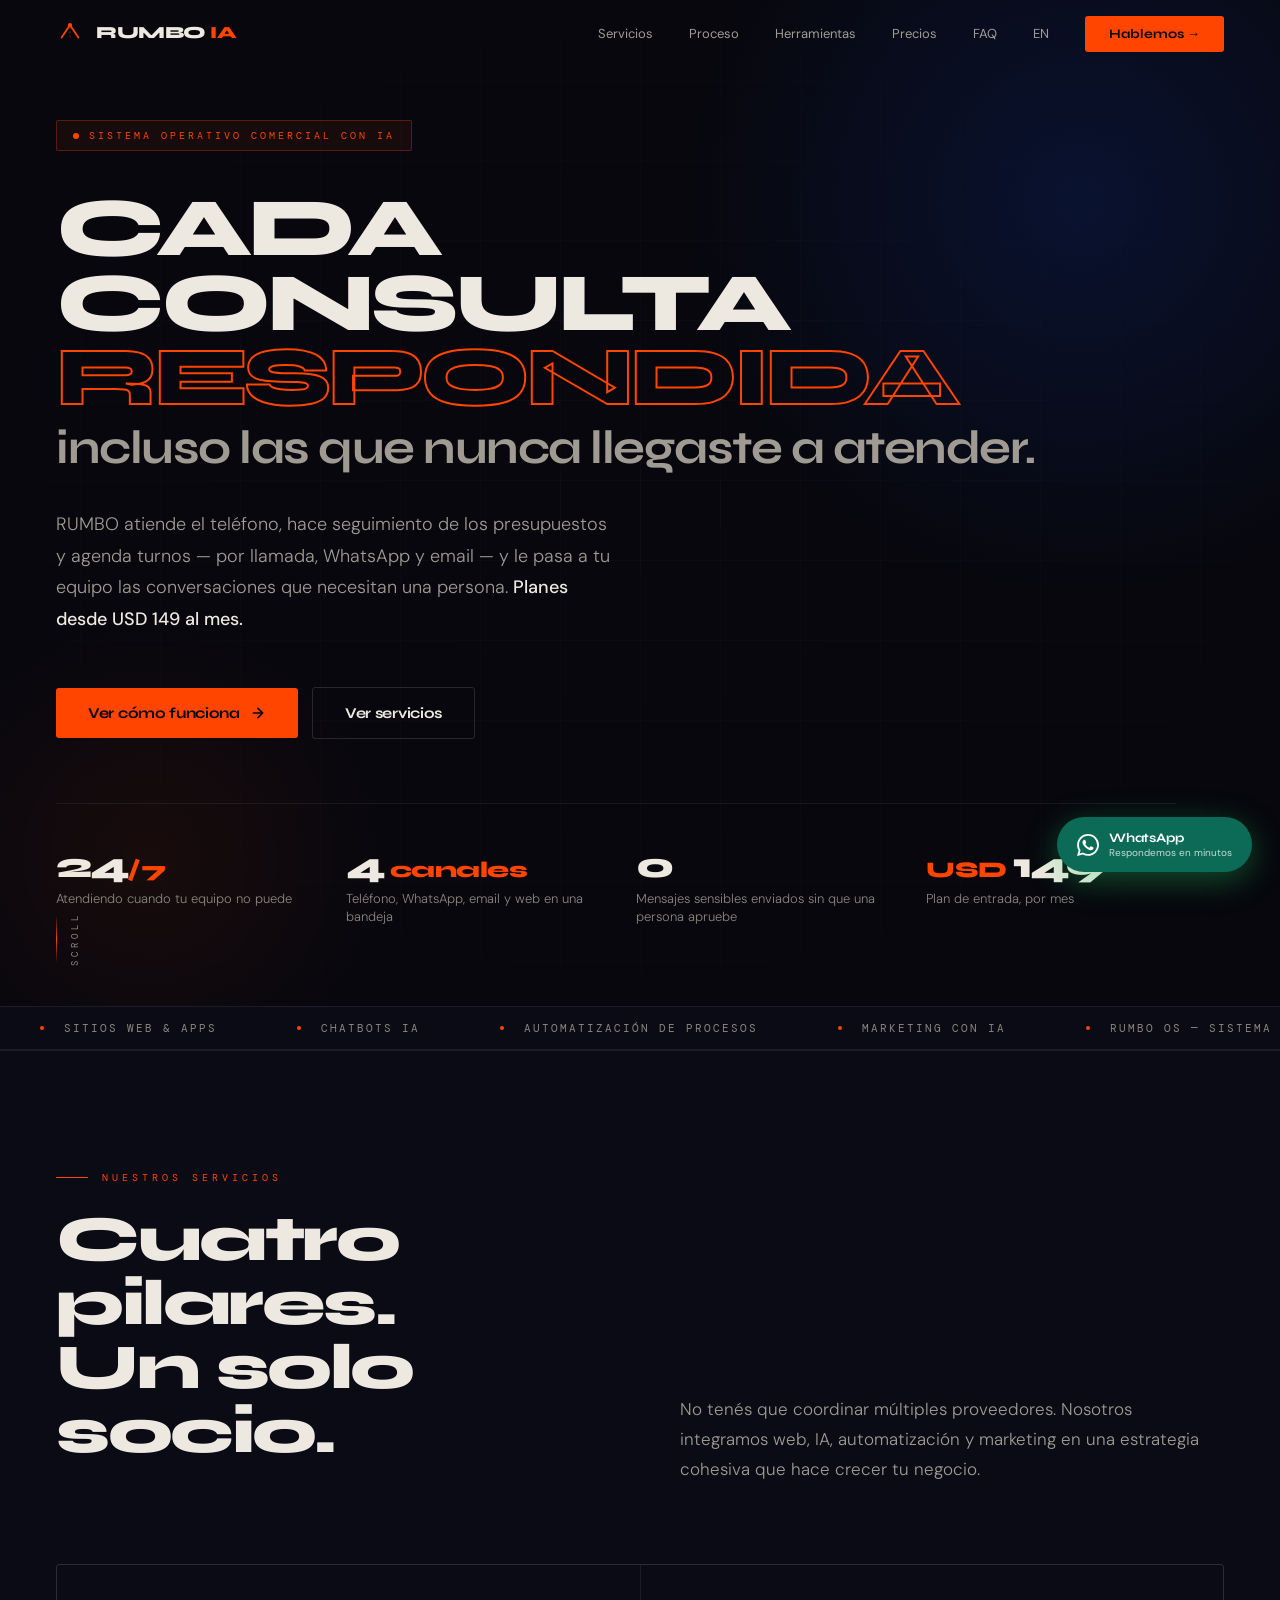
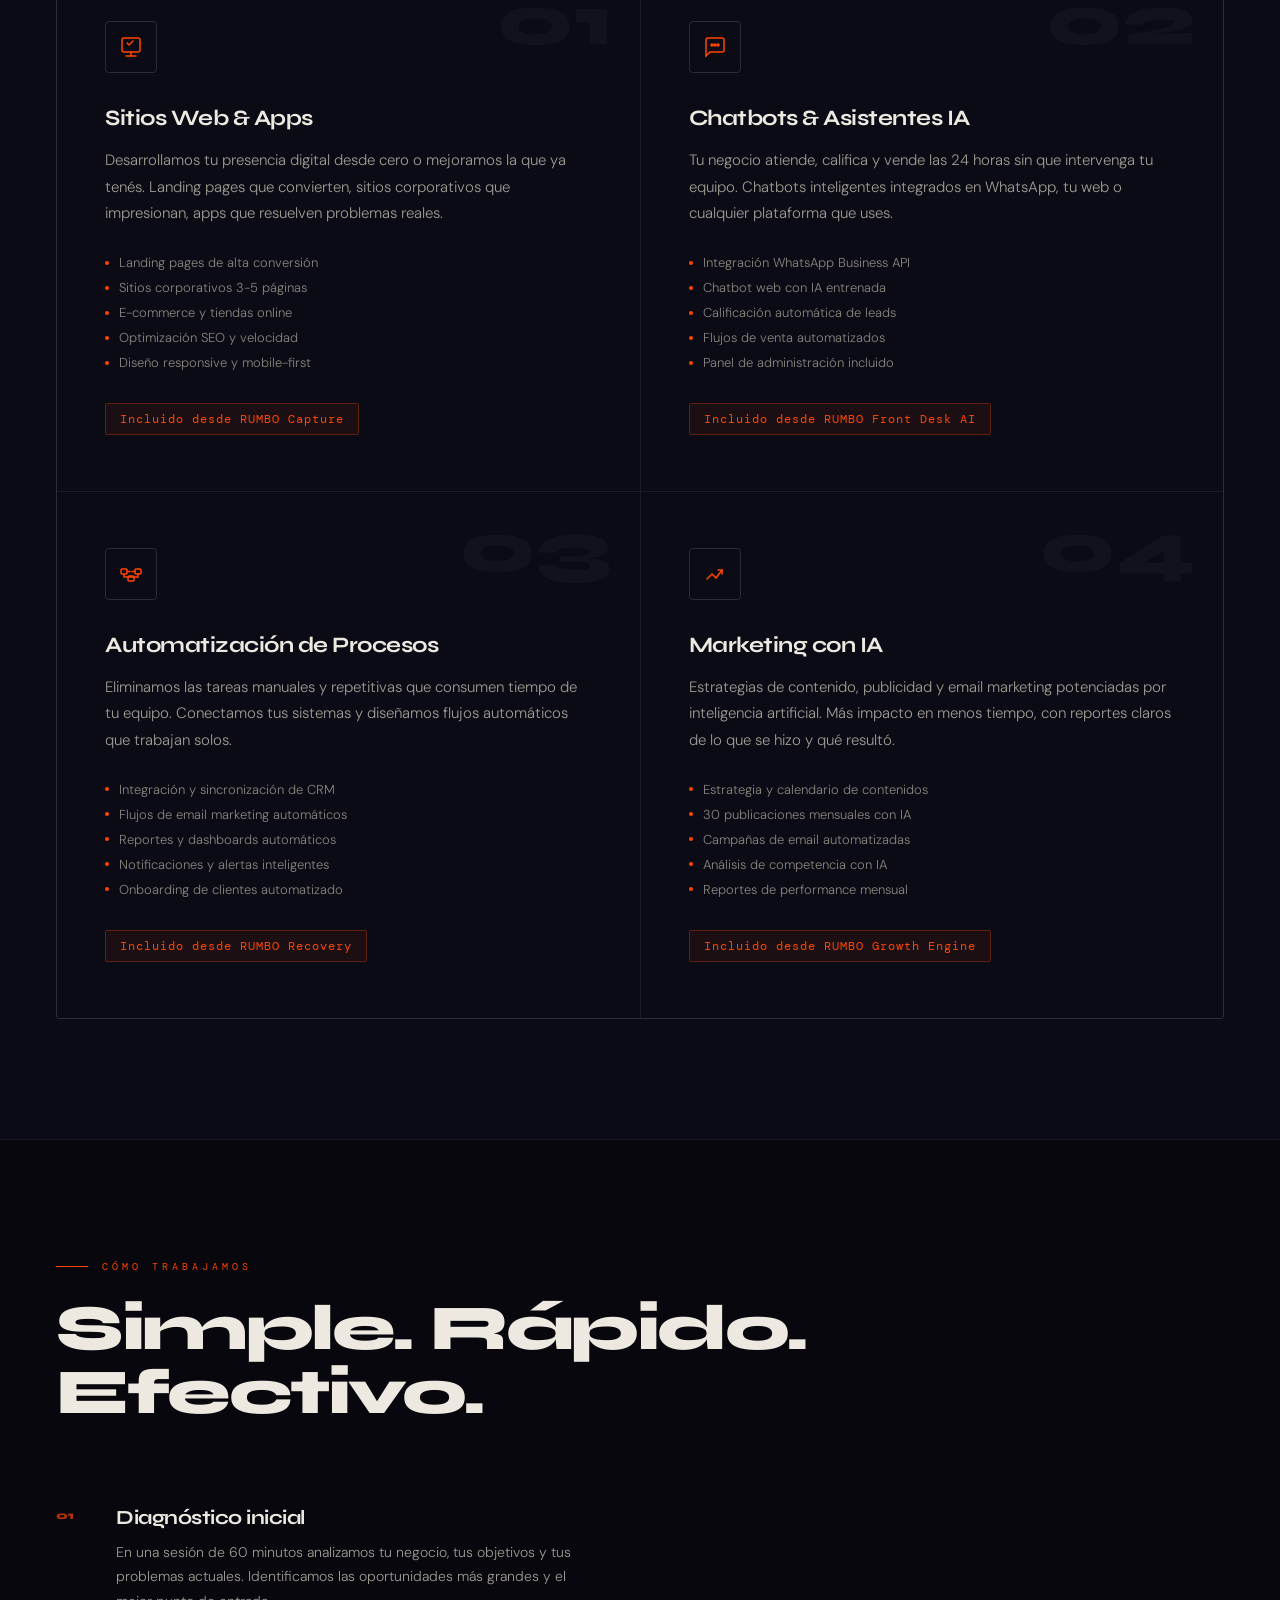
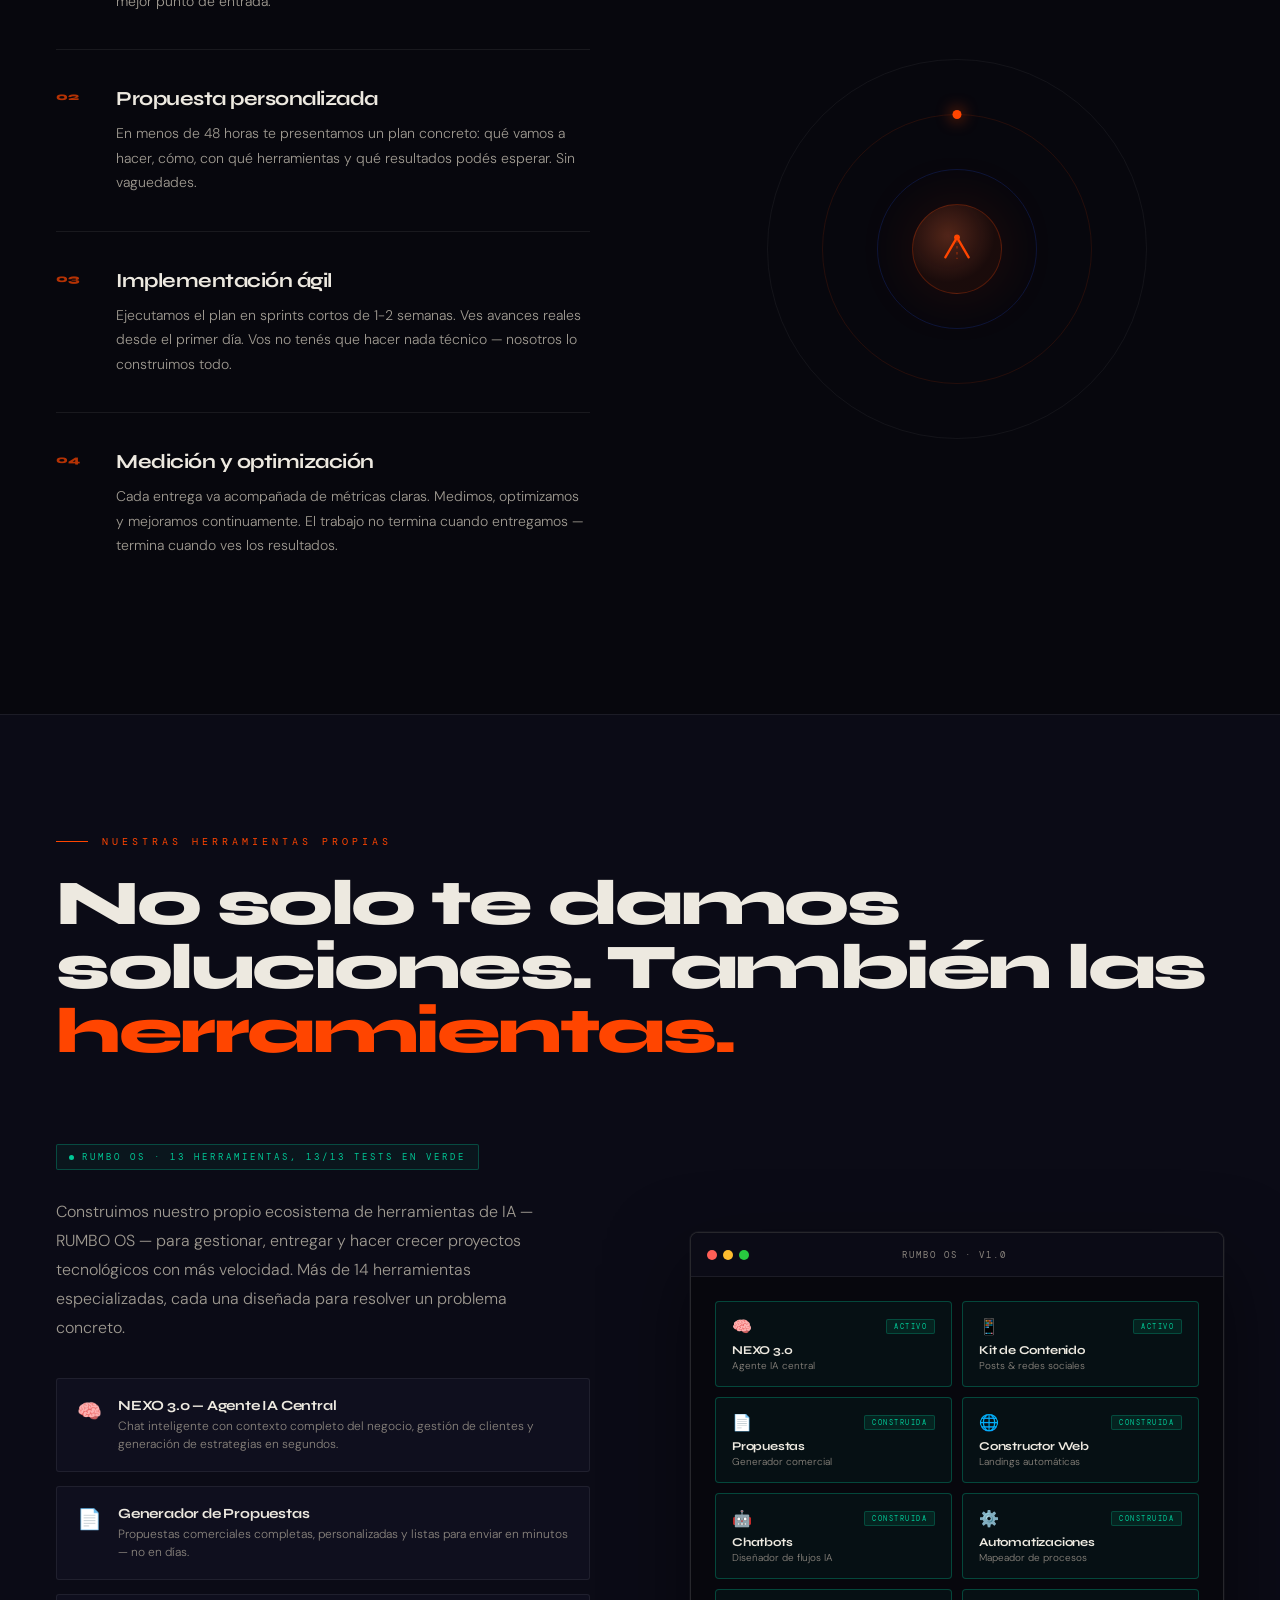
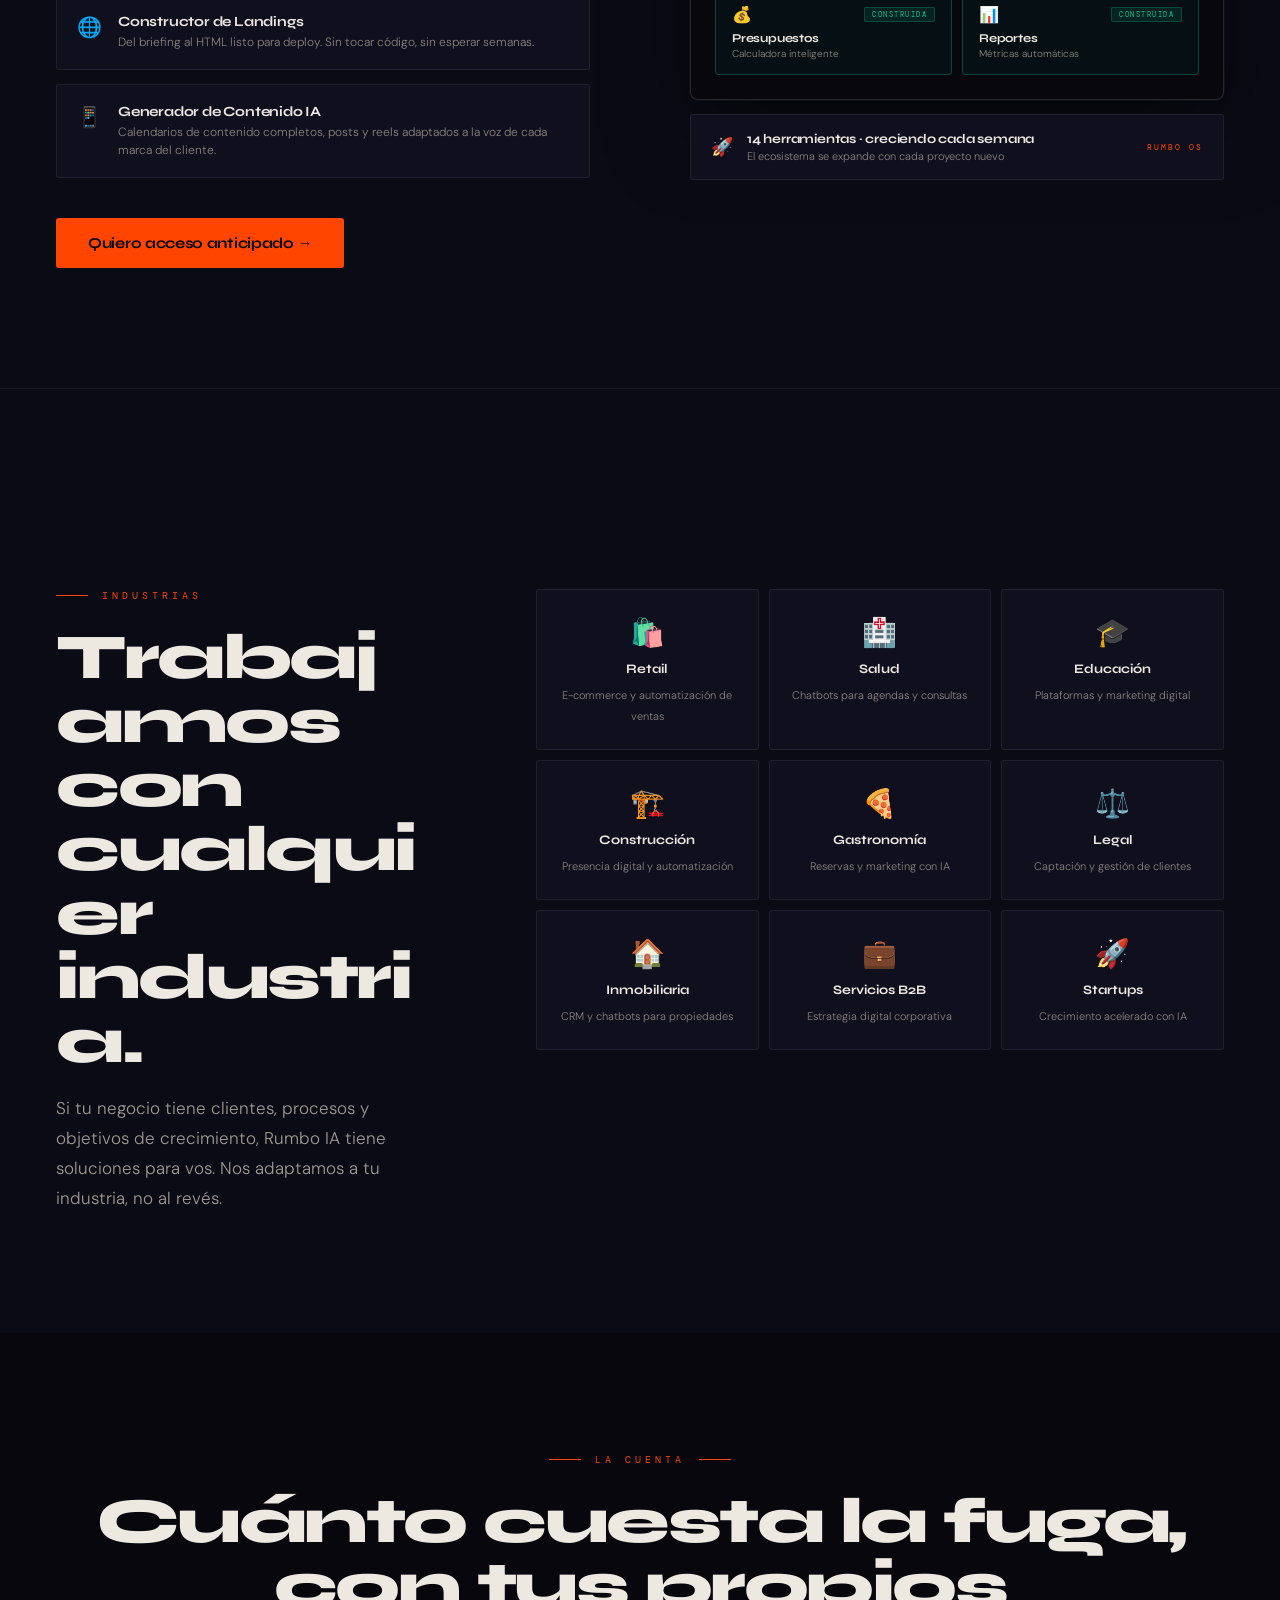
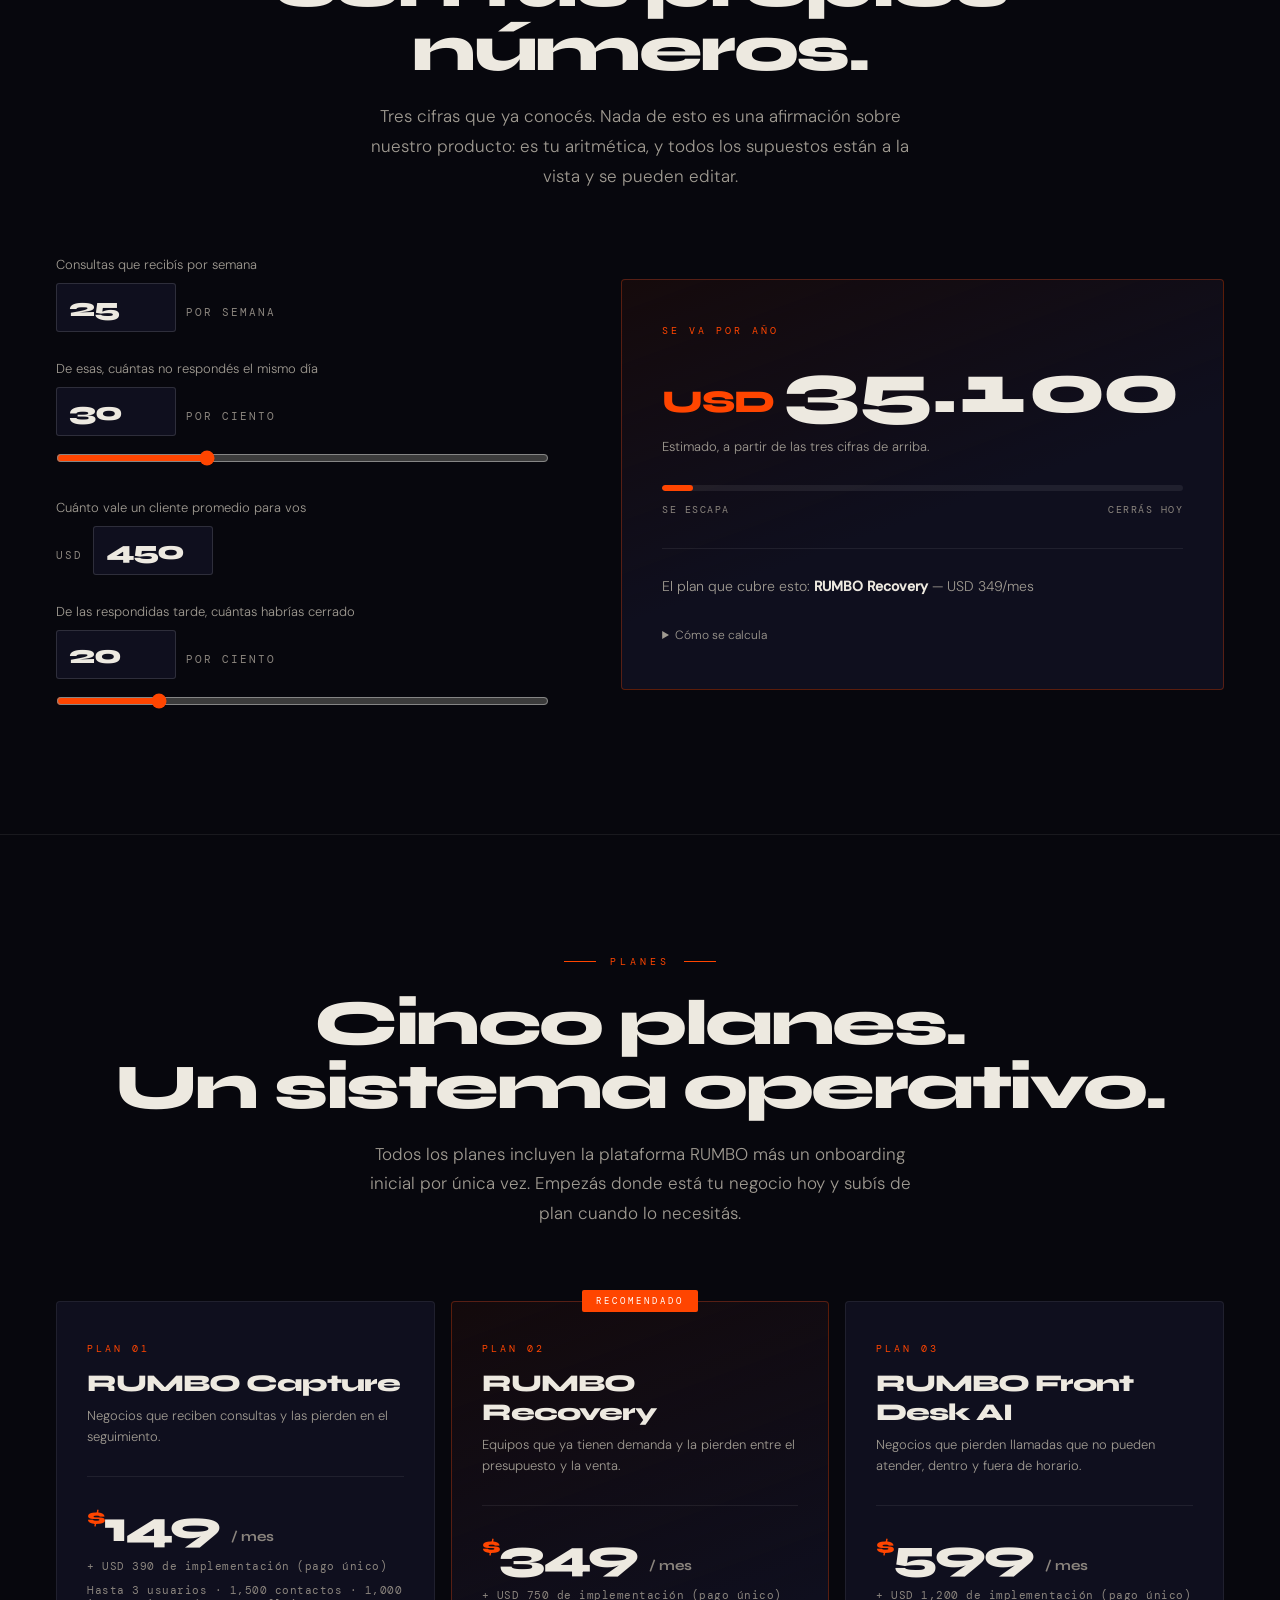
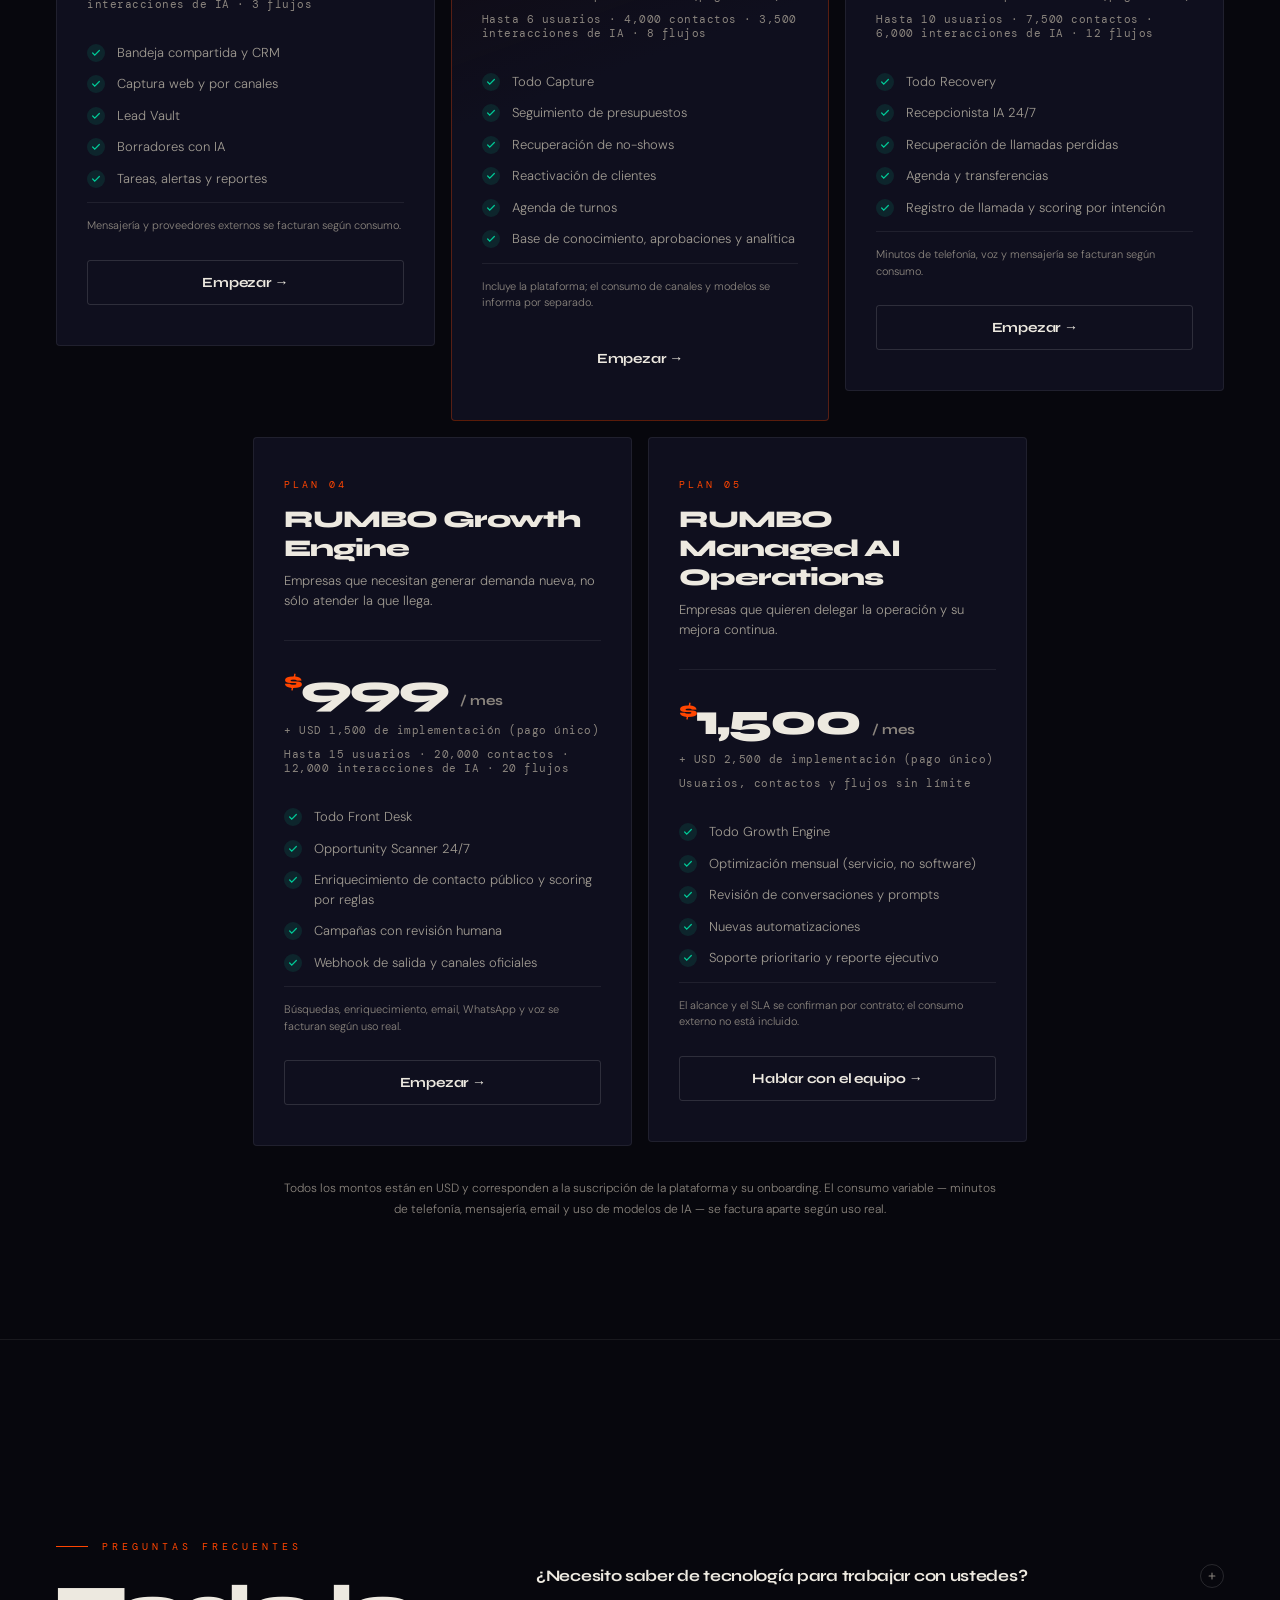
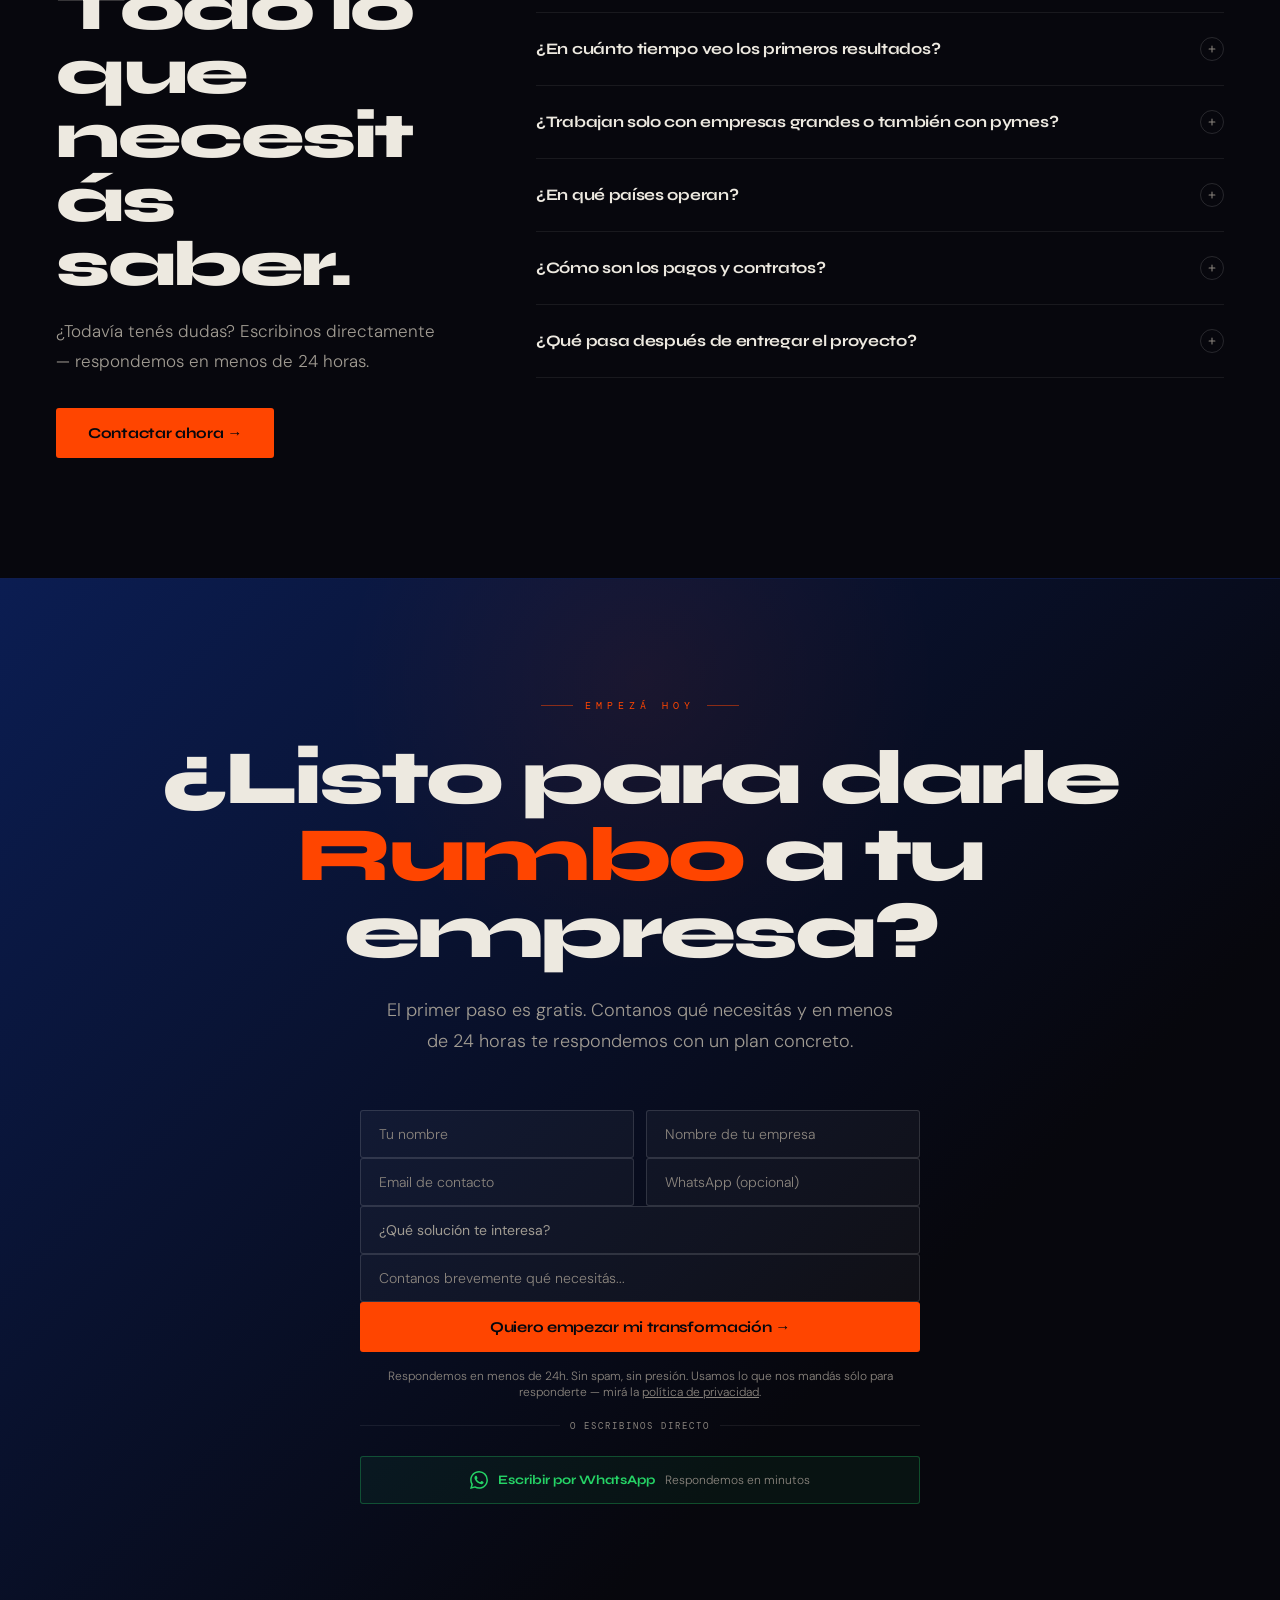
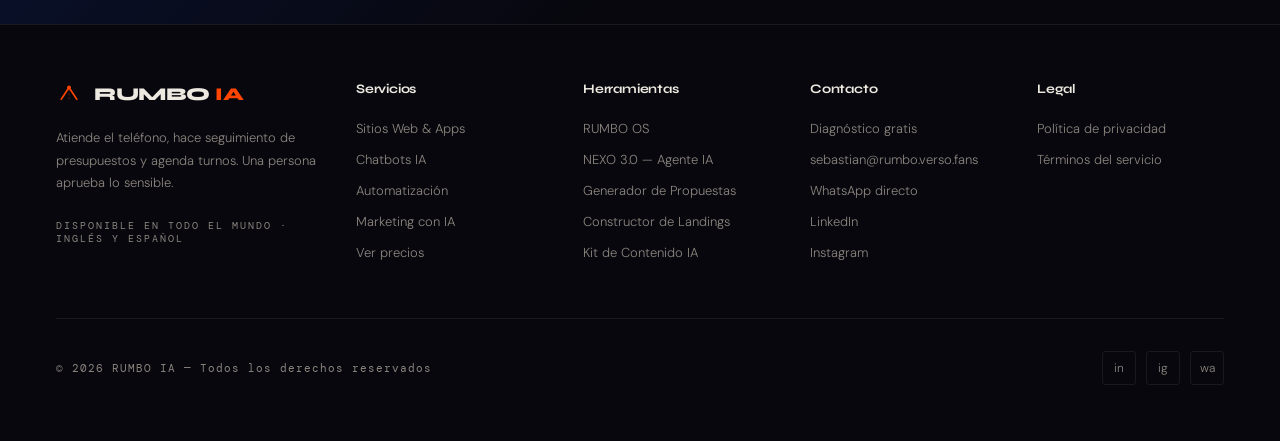
==== commit 8cca5ce3: "Merge f394aada783bae99221d0ec99680d3f2eed5f65b into d798e226ed5fec35ee995dc422e5aa6067979d43" ====
--- a/apps/landing-publica/index-es.html
+++ b/apps/landing-publica/index-es.html
@@ -4,22 +4,22 @@
 <meta charset="UTF-8">
 <meta name="viewport" content="width=device-width, initial-scale=1.0">
 <title>RUMBO IA — el sistema con IA que responde cada consulta</title>
-<meta name="description" content="RUMBO atiende el teléfono, hace seguimiento de presupuestos y agenda turnos por llamada, WhatsApp y email, con una persona aprobando lo sensible. Revenue Recovery Sprint: USD 149 de pago único por 14 días.">
+<meta name="description" content="RUMBO atiende el teléfono, hace seguimiento de presupuestos y agenda turnos por llamada, WhatsApp y email, con una persona aprobando lo sensible. Planes desde USD 149 al mes.">
 <meta name="robots" content="index, follow">
 <meta name="theme-color" content="#07070D">
 
 <meta property="og:type" content="website">
 <meta property="og:url" content="https://rumbo.verso.fans/es">
 <meta property="og:title" content="RUMBO IA — el sistema con IA que responde cada consulta">
-<meta property="og:description" content="Atiende llamadas, sigue presupuestos y agenda turnos. Una persona aprueba lo sensible. USD 149 de pago único por 14 días.">
+<meta property="og:description" content="Atiende llamadas, sigue presupuestos y agenda turnos. Una persona aprueba lo sensible. Desde USD 149 al mes.">
 <meta property="og:image" content="https://rumbo.verso.fans/og-image.jpg">
 <meta property="og:locale" content="es">
 <meta property="og:site_name" content="Rumbo IA">
 
 <meta name="twitter:card" content="summary_large_image">
-<meta name="twitter:site" content="@RumboAGI">
+<meta name="twitter:site" content="@rumbo_ia">
 <meta name="twitter:title" content="RUMBO IA — el sistema con IA que responde cada consulta">
-<meta name="twitter:description" content="Atiende llamadas, sigue presupuestos y agenda turnos. Una persona aprueba lo sensible. USD 149 de pago único por 14 días.">
+<meta name="twitter:description" content="Atiende llamadas, sigue presupuestos y agenda turnos. Una persona aprueba lo sensible. Desde USD 149 al mes.">
 <meta name="twitter:image" content="https://rumbo.verso.fans/og-image.jpg">
 
 <link rel="canonical" href="https://rumbo.verso.fans/es">
@@ -344,7 +344,7 @@
 .social-link:hover{border-color:var(--orange);color:var(--orange);background:var(--o-bg)}
 
 /* WHATSAPP FAB */
-.wa-fab{position:fixed;bottom:28px;right:28px;z-index:200;display:flex;align-items:center;gap:10px;padding:13px 20px;background:#25D366;border-radius:40px;text-decoration:none;box-shadow:0 8px 32px rgba(37,211,102,.35);transition:transform .3s,box-shadow .3s;animation:waPop .5s 1.5s ease both}
+.wa-fab{position:fixed;bottom:28px;right:28px;z-index:200;display:flex;align-items:center;gap:10px;padding:13px 20px;background:#0B6B57;border-radius:40px;text-decoration:none;box-shadow:0 8px 32px rgba(37,211,102,.35);transition:transform .3s,box-shadow .3s;animation:waPop .5s 1.5s ease both}
 .wa-fab:hover{transform:translateY(-3px);box-shadow:0 16px 48px rgba(37,211,102,.45)}
 .wa-fab-icon{width:22px;height:22px;fill:#fff;flex-shrink:0}
 .wa-fab-text{font-family:var(--fd);font-size:13px;font-weight:700;color:#fff;letter-spacing:-.2px;white-space:nowrap}
@@ -518,7 +518,7 @@
 
 <a href="#main-content" class="sr-only" style="position:absolute;left:-9999px;top:auto;width:1px;height:1px;overflow:hidden">Saltar al contenido principal</a>
 
-<a href="https://form.typeform.com/to/Tu3D3tVo"
+<a href="mailto:sebastian@rumbo.verso.fans?subject=RUMBO%20IA%20Consulta&body=Hola%20RUMBO%20IA%2C%20quiero%20saber%20m%C3%A1s%20sobre%20sus%20servicios"
    target="_blank"
    rel="noopener noreferrer"
    class="wa-fab"
@@ -577,7 +577,7 @@
       <span class="line-3">incluso las que nunca llegaste a atender.</span>
     </h1>
     <p class="hero-desc">
-      RUMBO atiende el teléfono, hace seguimiento de los presupuestos y agenda turnos &mdash; por llamada, WhatsApp y email &mdash; y le pasa a tu equipo las conversaciones que necesitan una persona. <strong>Revenue Recovery Sprint: USD 149 de pago único por 14 días.</strong>
+      RUMBO atiende el teléfono, hace seguimiento de los presupuestos y agenda turnos &mdash; por llamada, WhatsApp y email &mdash; y le pasa a tu equipo las conversaciones que necesitan una persona. <strong>Planes desde USD 149 al mes.</strong>
     </p>
     <div class="hero-actions">
       <a href="#contacto" class="btn-primary">
@@ -601,7 +601,7 @@
       </div>
       <div>
         <div class="hero-stat-num"><span>USD </span>149</div>
-        <div class="hero-stat-label">Sprint de entrada · pago único · 14 días</div>
+        <div class="hero-stat-label">Plan de entrada, por mes</div>
       </div>
     </div>
   </div>
@@ -930,7 +930,116 @@
   </div>
 </section>
 
-<section id="precios" aria-labelledby="precios-heading"><div style="text-align:center" class="reveal"><div class="section-eyebrow" style="justify-content:center"><span class="eyebrow-line" aria-hidden="true"></span><span class="eyebrow-text">Oferta de entrada</span><span class="eyebrow-line" aria-hidden="true"></span></div><h2 class="section-title" id="precios-heading">Revenue Recovery Sprint.<br>Un flujo · 14 días.</h2><p class="section-sub" style="margin:0 auto;text-align:center">Alcance escrito antes de empezar y una línea de base para medir qué cambió.</p></div><div class="pricing-grid"><article class="pricing-card reveal featured"><div class="pc-tier">Piloto acotado</div><div class="pc-name">Revenue Recovery Sprint</div><p class="pc-desc">Un problema y un flujo comercial definidos.</p><div class="pc-price"><div class="pc-amount"><span class="currency">USD </span>149</div><div class="pc-setup">Pago único antes del kickoff · 14 días</div></div><ul class="pc-features" style="list-style:none"><li class="pc-feature">Baseline antes de afirmar resultados</li><li class="pc-feature">Automatización sólo dentro del alcance acordado</li><li class="pc-feature">Control humano para acciones sensibles</li><li class="pc-feature">Evidencia al cierre para decidir continuidad</li></ul><p class="pc-usage-note">No garantiza ROI. Cualquier continuidad posterior se acuerda por separado.</p><a href="#contacto" class="btn-plan outline">Evaluar encaje &rarr;</a></article></div></section>
+<section id="precios" aria-labelledby="precios-heading">
+  <div style="text-align:center" class="reveal">
+    <div class="section-eyebrow" style="justify-content:center">
+      <span class="eyebrow-line" aria-hidden="true"></span>
+      <span class="eyebrow-text">Planes</span>
+      <span class="eyebrow-line" aria-hidden="true"></span>
+    </div>
+    <h2 class="section-title" id="precios-heading">Cinco planes.<br>Un sistema operativo.</h2>
+    <p class="section-sub" style="margin:0 auto;text-align:center">Todos los planes incluyen la plataforma RUMBO m&aacute;s un onboarding inicial por &uacute;nica vez. Empez&aacute;s donde est&aacute; tu negocio hoy y sub&iacute;s de plan cuando lo necesit&aacute;s.</p>
+  </div>
+  <div class="pricing-grid">
+    <article class="pricing-card reveal reveal-delay-1">
+      <div class="pc-tier">Plan 01</div>
+      <div class="pc-name">RUMBO Capture</div>
+      <p class="pc-desc">Negocios que reciben consultas y las pierden en el seguimiento.</p>
+      <div class="pc-price">
+        <div class="pc-amount"><span class="currency">$</span>149 <span class="period">/ mes</span></div>
+        <div class="pc-setup">+ USD 390 de implementación (pago único)</div>
+        <div class="pc-setup">Hasta 3 usuarios &middot; 1,500 contactos &middot; 1,000 interacciones de IA &middot; 3 flujos</div>
+      </div>
+      <ul class="pc-features" style="list-style:none">
+        <li class="pc-feature"><div class="pc-feature-icon"><svg width="10" height="10" viewBox="0 0 24 24" fill="none" stroke="#00C896" stroke-width="3" stroke-linecap="round" aria-hidden="true"><path d="M20 6L9 17l-5-5"/></svg></div>Bandeja compartida y CRM</li>
+        <li class="pc-feature"><div class="pc-feature-icon"><svg width="10" height="10" viewBox="0 0 24 24" fill="none" stroke="#00C896" stroke-width="3" stroke-linecap="round" aria-hidden="true"><path d="M20 6L9 17l-5-5"/></svg></div>Captura web y por canales</li>
+        <li class="pc-feature"><div class="pc-feature-icon"><svg width="10" height="10" viewBox="0 0 24 24" fill="none" stroke="#00C896" stroke-width="3" stroke-linecap="round" aria-hidden="true"><path d="M20 6L9 17l-5-5"/></svg></div>Lead Vault</li>
+        <li class="pc-feature"><div class="pc-feature-icon"><svg width="10" height="10" viewBox="0 0 24 24" fill="none" stroke="#00C896" stroke-width="3" stroke-linecap="round" aria-hidden="true"><path d="M20 6L9 17l-5-5"/></svg></div>Borradores con IA</li>
+        <li class="pc-feature"><div class="pc-feature-icon"><svg width="10" height="10" viewBox="0 0 24 24" fill="none" stroke="#00C896" stroke-width="3" stroke-linecap="round" aria-hidden="true"><path d="M20 6L9 17l-5-5"/></svg></div>Tareas, alertas y reportes</li>
+      </ul>
+      <p class="pc-usage-note">Mensajería y proveedores externos se facturan según consumo.</p>
+      <a href="#contacto" class="btn-plan outline">Empezar &rarr;</a>
+    </article>
+    <article class="pricing-card reveal reveal-delay-2 featured">
+      <div class="pc-tier">Plan 02</div>
+      <div class="pc-name">RUMBO Recovery</div>
+      <p class="pc-desc">Equipos que ya tienen demanda y la pierden entre el presupuesto y la venta.</p>
+      <div class="pc-price">
+        <div class="pc-amount"><span class="currency">$</span>349 <span class="period">/ mes</span></div>
+        <div class="pc-setup">+ USD 750 de implementación (pago único)</div>
+        <div class="pc-setup">Hasta 6 usuarios &middot; 4,000 contactos &middot; 3,500 interacciones de IA &middot; 8 flujos</div>
+      </div>
+      <ul class="pc-features" style="list-style:none">
+        <li class="pc-feature"><div class="pc-feature-icon"><svg width="10" height="10" viewBox="0 0 24 24" fill="none" stroke="#00C896" stroke-width="3" stroke-linecap="round" aria-hidden="true"><path d="M20 6L9 17l-5-5"/></svg></div>Todo Capture</li>
+        <li class="pc-feature"><div class="pc-feature-icon"><svg width="10" height="10" viewBox="0 0 24 24" fill="none" stroke="#00C896" stroke-width="3" stroke-linecap="round" aria-hidden="true"><path d="M20 6L9 17l-5-5"/></svg></div>Seguimiento de presupuestos</li>
+        <li class="pc-feature"><div class="pc-feature-icon"><svg width="10" height="10" viewBox="0 0 24 24" fill="none" stroke="#00C896" stroke-width="3" stroke-linecap="round" aria-hidden="true"><path d="M20 6L9 17l-5-5"/></svg></div>Recuperación de no-shows</li>
+        <li class="pc-feature"><div class="pc-feature-icon"><svg width="10" height="10" viewBox="0 0 24 24" fill="none" stroke="#00C896" stroke-width="3" stroke-linecap="round" aria-hidden="true"><path d="M20 6L9 17l-5-5"/></svg></div>Reactivación de clientes</li>
+        <li class="pc-feature"><div class="pc-feature-icon"><svg width="10" height="10" viewBox="0 0 24 24" fill="none" stroke="#00C896" stroke-width="3" stroke-linecap="round" aria-hidden="true"><path d="M20 6L9 17l-5-5"/></svg></div>Agenda de turnos</li>
+        <li class="pc-feature"><div class="pc-feature-icon"><svg width="10" height="10" viewBox="0 0 24 24" fill="none" stroke="#00C896" stroke-width="3" stroke-linecap="round" aria-hidden="true"><path d="M20 6L9 17l-5-5"/></svg></div>Base de conocimiento, aprobaciones y analítica</li>
+      </ul>
+      <p class="pc-usage-note">Incluye la plataforma; el consumo de canales y modelos se informa por separado.</p>
+      <a href="#contacto" class="btn-plan">Empezar &rarr;</a>
+    </article>
+    <article class="pricing-card reveal reveal-delay-3">
+      <div class="pc-tier">Plan 03</div>
+      <div class="pc-name">RUMBO Front Desk AI</div>
+      <p class="pc-desc">Negocios que pierden llamadas que no pueden atender, dentro y fuera de horario.</p>
+      <div class="pc-price">
+        <div class="pc-amount"><span class="currency">$</span>599 <span class="period">/ mes</span></div>
+        <div class="pc-setup">+ USD 1,200 de implementación (pago único)</div>
+        <div class="pc-setup">Hasta 10 usuarios &middot; 7,500 contactos &middot; 6,000 interacciones de IA &middot; 12 flujos</div>
+      </div>
+      <ul class="pc-features" style="list-style:none">
+        <li class="pc-feature"><div class="pc-feature-icon"><svg width="10" height="10" viewBox="0 0 24 24" fill="none" stroke="#00C896" stroke-width="3" stroke-linecap="round" aria-hidden="true"><path d="M20 6L9 17l-5-5"/></svg></div>Todo Recovery</li>
+        <li class="pc-feature"><div class="pc-feature-icon"><svg width="10" height="10" viewBox="0 0 24 24" fill="none" stroke="#00C896" stroke-width="3" stroke-linecap="round" aria-hidden="true"><path d="M20 6L9 17l-5-5"/></svg></div>Recepcionista IA 24/7</li>
+        <li class="pc-feature"><div class="pc-feature-icon"><svg width="10" height="10" viewBox="0 0 24 24" fill="none" stroke="#00C896" stroke-width="3" stroke-linecap="round" aria-hidden="true"><path d="M20 6L9 17l-5-5"/></svg></div>Recuperación de llamadas perdidas</li>
+        <li class="pc-feature"><div class="pc-feature-icon"><svg width="10" height="10" viewBox="0 0 24 24" fill="none" stroke="#00C896" stroke-width="3" stroke-linecap="round" aria-hidden="true"><path d="M20 6L9 17l-5-5"/></svg></div>Agenda y transferencias</li>
+        <li class="pc-feature"><div class="pc-feature-icon"><svg width="10" height="10" viewBox="0 0 24 24" fill="none" stroke="#00C896" stroke-width="3" stroke-linecap="round" aria-hidden="true"><path d="M20 6L9 17l-5-5"/></svg></div>Registro de llamada y scoring por intención</li>
+      </ul>
+      <p class="pc-usage-note">Minutos de telefonía, voz y mensajería se facturan según consumo.</p>
+      <a href="#contacto" class="btn-plan outline">Empezar &rarr;</a>
+    </article>
+    <article class="pricing-card reveal reveal-delay-4">
+      <div class="pc-tier">Plan 04</div>
+      <div class="pc-name">RUMBO Growth Engine</div>
+      <p class="pc-desc">Empresas que necesitan generar demanda nueva, no sólo atender la que llega.</p>
+      <div class="pc-price">
+        <div class="pc-amount"><span class="currency">$</span>999 <span class="period">/ mes</span></div>
+        <div class="pc-setup">+ USD 1,500 de implementación (pago único)</div>
+        <div class="pc-setup">Hasta 15 usuarios &middot; 20,000 contactos &middot; 12,000 interacciones de IA &middot; 20 flujos</div>
+      </div>
+      <ul class="pc-features" style="list-style:none">
+        <li class="pc-feature"><div class="pc-feature-icon"><svg width="10" height="10" viewBox="0 0 24 24" fill="none" stroke="#00C896" stroke-width="3" stroke-linecap="round" aria-hidden="true"><path d="M20 6L9 17l-5-5"/></svg></div>Todo Front Desk</li>
+        <li class="pc-feature"><div class="pc-feature-icon"><svg width="10" height="10" viewBox="0 0 24 24" fill="none" stroke="#00C896" stroke-width="3" stroke-linecap="round" aria-hidden="true"><path d="M20 6L9 17l-5-5"/></svg></div>Opportunity Scanner 24/7</li>
+        <li class="pc-feature"><div class="pc-feature-icon"><svg width="10" height="10" viewBox="0 0 24 24" fill="none" stroke="#00C896" stroke-width="3" stroke-linecap="round" aria-hidden="true"><path d="M20 6L9 17l-5-5"/></svg></div>Enriquecimiento de contacto público y scoring por reglas</li>
+        <li class="pc-feature"><div class="pc-feature-icon"><svg width="10" height="10" viewBox="0 0 24 24" fill="none" stroke="#00C896" stroke-width="3" stroke-linecap="round" aria-hidden="true"><path d="M20 6L9 17l-5-5"/></svg></div>Campañas con revisión humana</li>
+        <li class="pc-feature"><div class="pc-feature-icon"><svg width="10" height="10" viewBox="0 0 24 24" fill="none" stroke="#00C896" stroke-width="3" stroke-linecap="round" aria-hidden="true"><path d="M20 6L9 17l-5-5"/></svg></div>Webhook de salida y canales oficiales</li>
+      </ul>
+      <p class="pc-usage-note">Búsquedas, enriquecimiento, email, WhatsApp y voz se facturan según uso real.</p>
+      <a href="#contacto" class="btn-plan outline">Empezar &rarr;</a>
+    </article>
+    <article class="pricing-card reveal reveal-delay-4">
+      <div class="pc-tier">Plan 05</div>
+      <div class="pc-name">RUMBO Managed AI Operations</div>
+      <p class="pc-desc">Empresas que quieren delegar la operación y su mejora continua.</p>
+      <div class="pc-price">
+        <div class="pc-amount"><span class="currency">$</span>1,500 <span class="period">/ mes</span></div>
+        <div class="pc-setup">+ USD 2,500 de implementación (pago único)</div>
+        <div class="pc-setup">Usuarios, contactos y flujos sin límite</div>
+      </div>
+      <ul class="pc-features" style="list-style:none">
+        <li class="pc-feature"><div class="pc-feature-icon"><svg width="10" height="10" viewBox="0 0 24 24" fill="none" stroke="#00C896" stroke-width="3" stroke-linecap="round" aria-hidden="true"><path d="M20 6L9 17l-5-5"/></svg></div>Todo Growth Engine</li>
+        <li class="pc-feature"><div class="pc-feature-icon"><svg width="10" height="10" viewBox="0 0 24 24" fill="none" stroke="#00C896" stroke-width="3" stroke-linecap="round" aria-hidden="true"><path d="M20 6L9 17l-5-5"/></svg></div>Optimización mensual (servicio, no software)</li>
+        <li class="pc-feature"><div class="pc-feature-icon"><svg width="10" height="10" viewBox="0 0 24 24" fill="none" stroke="#00C896" stroke-width="3" stroke-linecap="round" aria-hidden="true"><path d="M20 6L9 17l-5-5"/></svg></div>Revisión de conversaciones y prompts</li>
+        <li class="pc-feature"><div class="pc-feature-icon"><svg width="10" height="10" viewBox="0 0 24 24" fill="none" stroke="#00C896" stroke-width="3" stroke-linecap="round" aria-hidden="true"><path d="M20 6L9 17l-5-5"/></svg></div>Nuevas automatizaciones</li>
+        <li class="pc-feature"><div class="pc-feature-icon"><svg width="10" height="10" viewBox="0 0 24 24" fill="none" stroke="#00C896" stroke-width="3" stroke-linecap="round" aria-hidden="true"><path d="M20 6L9 17l-5-5"/></svg></div>Soporte prioritario y reporte ejecutivo</li>
+      </ul>
+      <p class="pc-usage-note">El alcance y el SLA se confirman por contrato; el consumo externo no está incluido.</p>
+      <a href="#contacto" class="btn-plan outline">Hablar con el equipo &rarr;</a>
+    </article>
+  </div>
+  <p class="pricing-footnote reveal">Todos los montos est&aacute;n en USD y corresponden a la suscripci&oacute;n de la plataforma y su onboarding. El consumo variable &mdash; minutos de telefon&iacute;a, mensajer&iacute;a, email y uso de modelos de IA &mdash; se factura aparte seg&uacute;n uso real.</p>
+</section>
 
 
 <section id="faq" aria-labelledby="faq-heading">
@@ -955,7 +1064,7 @@
       </div>
       <div class="faq-item">
         <button class="faq-question" onclick="toggleFaq(this)" aria-expanded="false">¿Trabajan solo con empresas grandes o también con pymes?<div class="faq-icon" aria-hidden="true"><svg width="10" height="10" viewBox="0 0 24 24" fill="none" stroke="currentColor" stroke-width="2.5" stroke-linecap="round"><path d="M12 5v14M5 12h14"/></svg></div></button>
-        <div class="faq-answer">Trabajamos con empresas de distintos tamaños. La oferta pública de entrada es Revenue Recovery Sprint: un flujo definido, 14 días y USD 149 de pago único antes del kickoff.</div>
+        <div class="faq-answer">Trabajamos con ambas. Los planes arrancan en USD 149/mes con RUMBO Capture para negocios que recién empiezan, y llegan hasta USD 1.500/mes con RUMBO Managed AI Operations para empresas que quieren delegar la supervisión de toda su operación comercial. El tamaño de tu empresa no importa — lo que importa es que quieras crecer.</div>
       </div>
       <div class="faq-item">
         <button class="faq-question" onclick="toggleFaq(this)" aria-expanded="false">¿En qué países operan?<div class="faq-icon" aria-hidden="true"><svg width="10" height="10" viewBox="0 0 24 24" fill="none" stroke="currentColor" stroke-width="2.5" stroke-linecap="round"><path d="M12 5v14M5 12h14"/></svg></div></button>
@@ -963,7 +1072,7 @@
       </div>
       <div class="faq-item">
         <button class="faq-question" onclick="toggleFaq(this)" aria-expanded="false">¿Cómo son los pagos y contratos?<div class="faq-icon" aria-hidden="true"><svg width="10" height="10" viewBox="0 0 24 24" fill="none" stroke="currentColor" stroke-width="2.5" stroke-linecap="round"><path d="M12 5v14M5 12h14"/></svg></div></button>
-        <div class="faq-answer">Revenue Recovery Sprint se paga una sola vez antes del kickoff. Cualquier continuidad, mantenimiento o consumo posterior se acuerda por separado y por escrito.</div>
+        <div class="faq-answer">Cada plan tiene dos componentes: un onboarding inicial por única vez y una suscripción mensual, ambos en USD. El consumo variable — minutos de telefonía, mensajería, email y uso de modelos de IA — se factura aparte según uso real.</div>
       </div>
       <div class="faq-item">
         <button class="faq-question" onclick="toggleFaq(this)" aria-expanded="false">¿Qué pasa después de entregar el proyecto?<div class="faq-icon" aria-hidden="true"><svg width="10" height="10" viewBox="0 0 24 24" fill="none" stroke="currentColor" stroke-width="2.5" stroke-linecap="round"><path d="M12 5v14M5 12h14"/></svg></div></button>
@@ -1004,7 +1113,7 @@
     </form>
     <p class="form-note">Respondemos en menos de 24h. Sin spam, sin presión. Usamos lo que nos mandás sólo para responderte — mirá la <a href="privacy.html">política de privacidad</a>.</p>
     <div class="form-divider"><span class="form-divider-text">o escribinos directo</span></div>
-    <a href="https://form.typeform.com/to/Tu3D3tVo"
+    <a href="mailto:sebastian@rumbo.verso.fans?subject=RUMBO%20IA%20Consulta%20gratuita&body=Hola%20RUMBO%20IA%2C%20quiero%20una%20consulta%20gratuita"
        target="_blank"
        rel="noopener noreferrer"
        class="wa-form-btn"
@@ -1052,8 +1161,8 @@
       <div class="footer-col-title">Contacto</div>
       <ul class="footer-links">
         <li><a href="#contacto">Diagnóstico gratis</a></li>
-        <li><a href="https://form.typeform.com/to/Tu3D3tVo">Formulario de diagnóstico</a></li>
-        <li><a href="https://form.typeform.com/to/Tu3D3tVo">WhatsApp directo</a></li>
+        <li><a href="mailto:sebastian@rumbo.verso.fans">sebastian@rumbo.verso.fans</a></li>
+        <li><a href="mailto:sebastian@rumbo.verso.fans?subject=RUMBO%20IA%20WhatsApp%20Request">WhatsApp directo</a></li>
         <li><a href="https://www.linkedin.com" target="_blank" rel="noopener noreferrer">LinkedIn</a></li>
         <li><a href="https://www.instagram.com" target="_blank" rel="noopener noreferrer">Instagram</a></li>
       </ul>
@@ -1071,7 +1180,7 @@
     <div class="footer-socials">
       <a href="https://www.linkedin.com" target="_blank" rel="noopener noreferrer" class="social-link" aria-label="RUMBO IA en LinkedIn">in</a>
       <a href="https://www.instagram.com" target="_blank" rel="noopener noreferrer" class="social-link" aria-label="RUMBO IA en Instagram">ig</a>
-      <a href="https://form.typeform.com/to/Tu3D3tVo" class="social-link" aria-label="WhatsApp de Rumbo IA">wa</a>
+      <a href="mailto:sebastian@rumbo.verso.fans" class="social-link" aria-label="WhatsApp de Rumbo IA">wa</a>
     </div>
   </div>
 </footer>
@@ -1196,7 +1305,13 @@
 
   /* Plans mirror domain/product-catalog.json. A visitor who lands on a number
      here and a different one at the pricing table stops trusting both. */
-  var PLANS = [{ name: 'Revenue Recovery Sprint', oneTime: 149, upTo: Infinity }];
+  var PLANS = [
+    { name: 'RUMBO Capture', monthly: 149, upTo: 12000 },
+    { name: 'RUMBO Recovery', monthly: 349, upTo: 60000 },
+    { name: 'RUMBO Front Desk AI', monthly: 599, upTo: 150000 },
+    { name: 'RUMBO Growth Engine', monthly: 999, upTo: 400000 },
+    { name: 'RUMBO Managed AI Operations', monthly: 1500, upTo: Infinity }
+  ];
 
   var clamp = function (input) {
     var value = Number(input.value);
@@ -1225,7 +1340,7 @@
     var plan = PLANS[PLANS.length - 1];
     for (var i = 0; i < PLANS.length; i += 1) { if (lost <= PLANS[i].upTo) { plan = PLANS[i]; break; } }
     planName.textContent = plan.name;
-    planPrice.textContent = '— USD ' + plan.oneTime + ' pago único';
+    planPrice.textContent = '— USD ' + plan.monthly + '/mes';
   }
 
   /* Number field and slider are two views of one value; each keeps the other
--- a/apps/landing-publica/fonts/fonts.css
+++ b/apps/landing-publica/fonts/fonts.css
@@ -0,0 +1,112 @@
+/* Self-hosted. Generated from the Google Fonts stylesheet, Latin subsets
+   only. Serving these from Google leaks every visitor's IP to a third party
+   before they consent, which a Munich court ruled a GDPR violation in
+   January 2022. */
+
+@font-face {
+  font-family: 'DM Mono';
+  font-style: normal;
+  font-weight: 400;
+  font-display: swap;
+  src: url('dm-mono-400-latin-ext.woff2') format('woff2');
+  unicode-range: U+0100-02BA, U+02BD-02C5, U+02C7-02CC, U+02CE-02D7, U+02DD-02FF, U+0304, U+0308, U+0329, U+1D00-1DBF, U+1E00-1E9F, U+1EF2-1EFF, U+2020, U+20A0-20AB, U+20AD-20C0, U+2113, U+2C60-2C7F, U+A720-A7FF;
+}
+
+@font-face {
+  font-family: 'DM Mono';
+  font-style: normal;
+  font-weight: 400;
+  font-display: swap;
+  src: url('dm-mono-400-latin.woff2') format('woff2');
+  unicode-range: U+0000-00FF, U+0131, U+0152-0153, U+02BB-02BC, U+02C6, U+02DA, U+02DC, U+0304, U+0308, U+0329, U+2000-206F, U+20AC, U+2122, U+2191, U+2193, U+2212, U+2215, U+FEFF, U+FFFD;
+}
+
+@font-face {
+  font-family: 'DM Sans';
+  font-style: normal;
+  font-weight: 300;
+  font-display: swap;
+  src: url('dm-sans-300-latin-ext.woff2') format('woff2');
+  unicode-range: U+0100-02BA, U+02BD-02C5, U+02C7-02CC, U+02CE-02D7, U+02DD-02FF, U+0304, U+0308, U+0329, U+1D00-1DBF, U+1E00-1E9F, U+1EF2-1EFF, U+2020, U+20A0-20AB, U+20AD-20C0, U+2113, U+2C60-2C7F, U+A720-A7FF;
+}
+
+@font-face {
+  font-family: 'DM Sans';
+  font-style: normal;
+  font-weight: 300;
+  font-display: swap;
+  src: url('dm-sans-300-latin.woff2') format('woff2');
+  unicode-range: U+0000-00FF, U+0131, U+0152-0153, U+02BB-02BC, U+02C6, U+02DA, U+02DC, U+0304, U+0308, U+0329, U+2000-206F, U+20AC, U+2122, U+2191, U+2193, U+2212, U+2215, U+FEFF, U+FFFD;
+}
+
+@font-face {
+  font-family: 'DM Sans';
+  font-style: normal;
+  font-weight: 400;
+  font-display: swap;
+  src: url('dm-sans-400-latin-ext.woff2') format('woff2');
+  unicode-range: U+0100-02BA, U+02BD-02C5, U+02C7-02CC, U+02CE-02D7, U+02DD-02FF, U+0304, U+0308, U+0329, U+1D00-1DBF, U+1E00-1E9F, U+1EF2-1EFF, U+2020, U+20A0-20AB, U+20AD-20C0, U+2113, U+2C60-2C7F, U+A720-A7FF;
+}
+
+@font-face {
+  font-family: 'DM Sans';
+  font-style: normal;
+  font-weight: 400;
+  font-display: swap;
+  src: url('dm-sans-400-latin.woff2') format('woff2');
+  unicode-range: U+0000-00FF, U+0131, U+0152-0153, U+02BB-02BC, U+02C6, U+02DA, U+02DC, U+0304, U+0308, U+0329, U+2000-206F, U+20AC, U+2122, U+2191, U+2193, U+2212, U+2215, U+FEFF, U+FFFD;
+}
+
+@font-face {
+  font-family: 'DM Sans';
+  font-style: normal;
+  font-weight: 500;
+  font-display: swap;
+  src: url('dm-sans-500-latin-ext.woff2') format('woff2');
+  unicode-range: U+0100-02BA, U+02BD-02C5, U+02C7-02CC, U+02CE-02D7, U+02DD-02FF, U+0304, U+0308, U+0329, U+1D00-1DBF, U+1E00-1E9F, U+1EF2-1EFF, U+2020, U+20A0-20AB, U+20AD-20C0, U+2113, U+2C60-2C7F, U+A720-A7FF;
+}
+
+@font-face {
+  font-family: 'DM Sans';
+  font-style: normal;
+  font-weight: 500;
+  font-display: swap;
+  src: url('dm-sans-500-latin.woff2') format('woff2');
+  unicode-range: U+0000-00FF, U+0131, U+0152-0153, U+02BB-02BC, U+02C6, U+02DA, U+02DC, U+0304, U+0308, U+0329, U+2000-206F, U+20AC, U+2122, U+2191, U+2193, U+2212, U+2215, U+FEFF, U+FFFD;
+}
+
+@font-face {
+  font-family: 'Syne';
+  font-style: normal;
+  font-weight: 700;
+  font-display: swap;
+  src: url('syne-700-latin-ext.woff2') format('woff2');
+  unicode-range: U+0100-02BA, U+02BD-02C5, U+02C7-02CC, U+02CE-02D7, U+02DD-02FF, U+0304, U+0308, U+0329, U+1D00-1DBF, U+1E00-1E9F, U+1EF2-1EFF, U+2020, U+20A0-20AB, U+20AD-20C0, U+2113, U+2C60-2C7F, U+A720-A7FF;
+}
+
+@font-face {
+  font-family: 'Syne';
+  font-style: normal;
+  font-weight: 700;
+  font-display: swap;
+  src: url('syne-700-latin.woff2') format('woff2');
+  unicode-range: U+0000-00FF, U+0131, U+0152-0153, U+02BB-02BC, U+02C6, U+02DA, U+02DC, U+0304, U+0308, U+0329, U+2000-206F, U+20AC, U+2122, U+2191, U+2193, U+2212, U+2215, U+FEFF, U+FFFD;
+}
+
+@font-face {
+  font-family: 'Syne';
+  font-style: normal;
+  font-weight: 800;
+  font-display: swap;
+  src: url('syne-800-latin-ext.woff2') format('woff2');
+  unicode-range: U+0100-02BA, U+02BD-02C5, U+02C7-02CC, U+02CE-02D7, U+02DD-02FF, U+0304, U+0308, U+0329, U+1D00-1DBF, U+1E00-1E9F, U+1EF2-1EFF, U+2020, U+20A0-20AB, U+20AD-20C0, U+2113, U+2C60-2C7F, U+A720-A7FF;
+}
+
+@font-face {
+  font-family: 'Syne';
+  font-style: normal;
+  font-weight: 800;
+  font-display: swap;
+  src: url('syne-800-latin.woff2') format('woff2');
+  unicode-range: U+0000-00FF, U+0131, U+0152-0153, U+02BB-02BC, U+02C6, U+02DA, U+02DC, U+0304, U+0308, U+0329, U+2000-206F, U+20AC, U+2122, U+2191, U+2193, U+2212, U+2215, U+FEFF, U+FFFD;
+}
